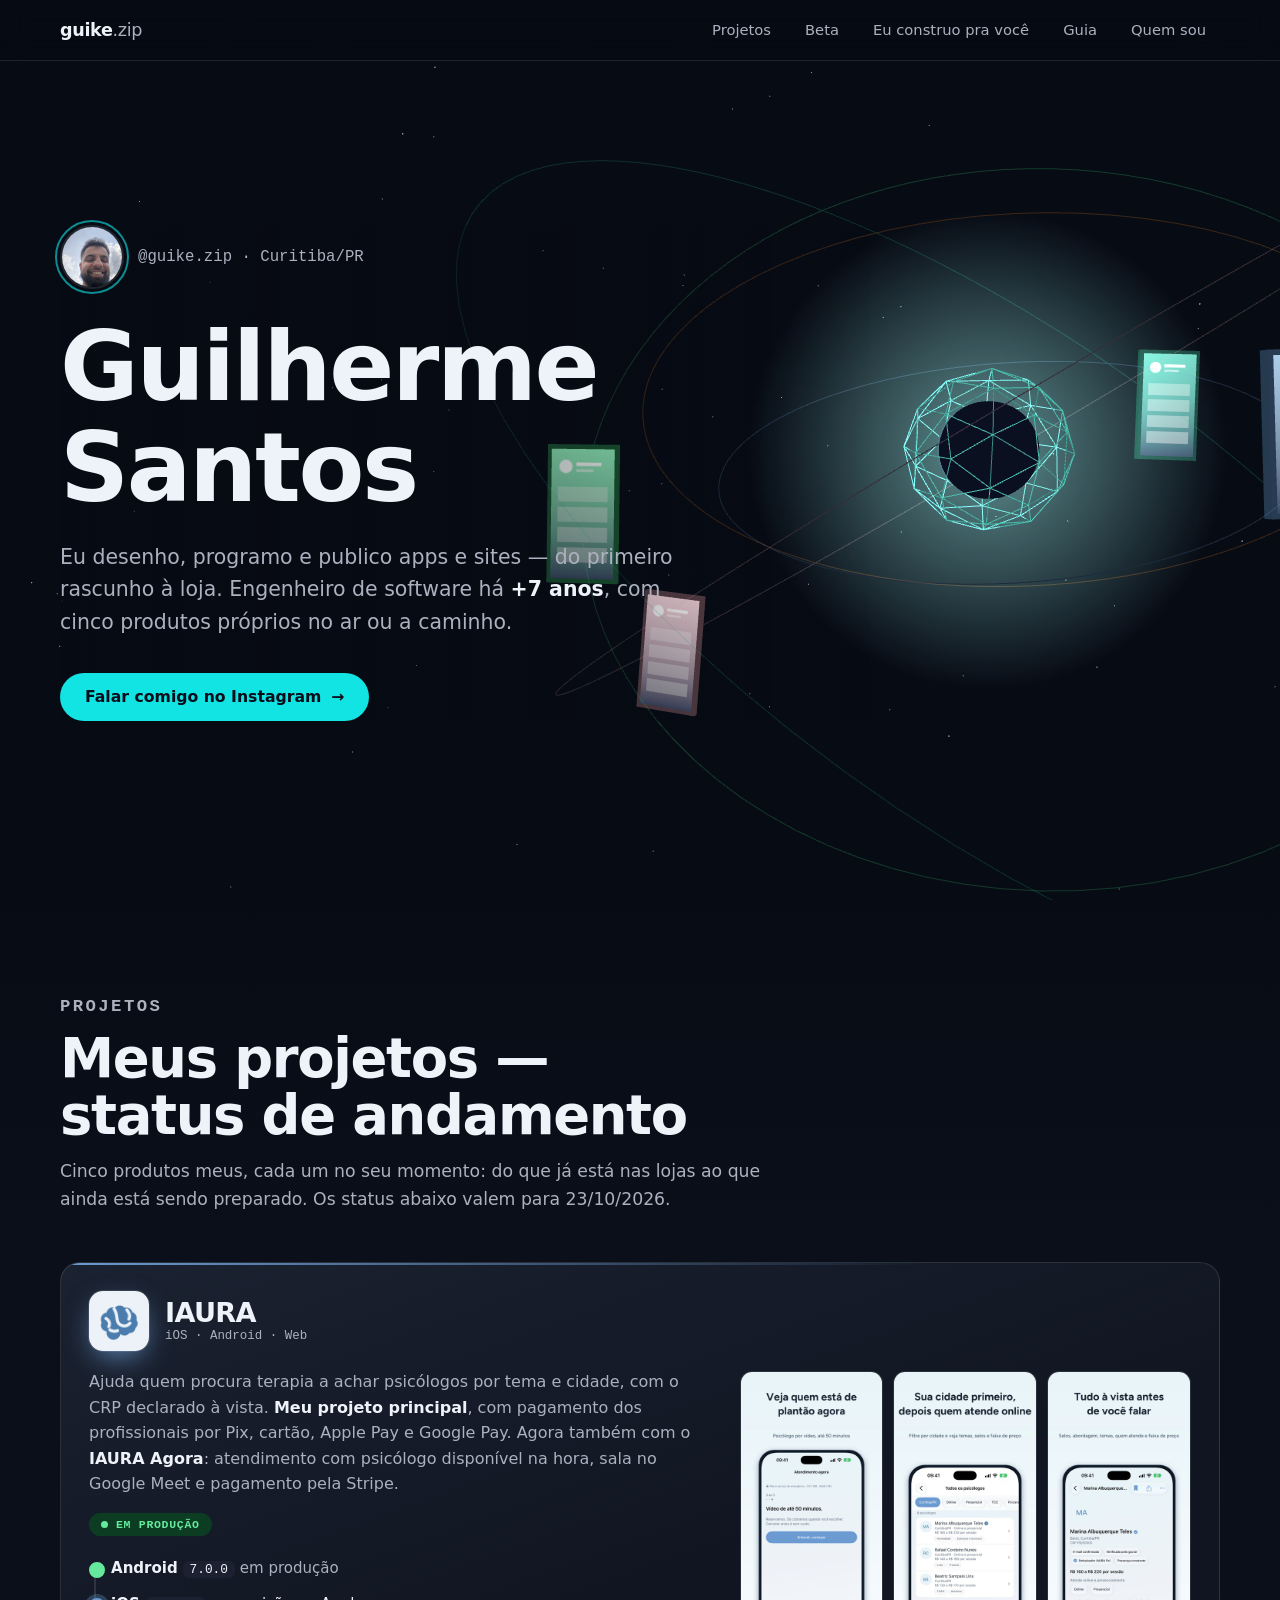
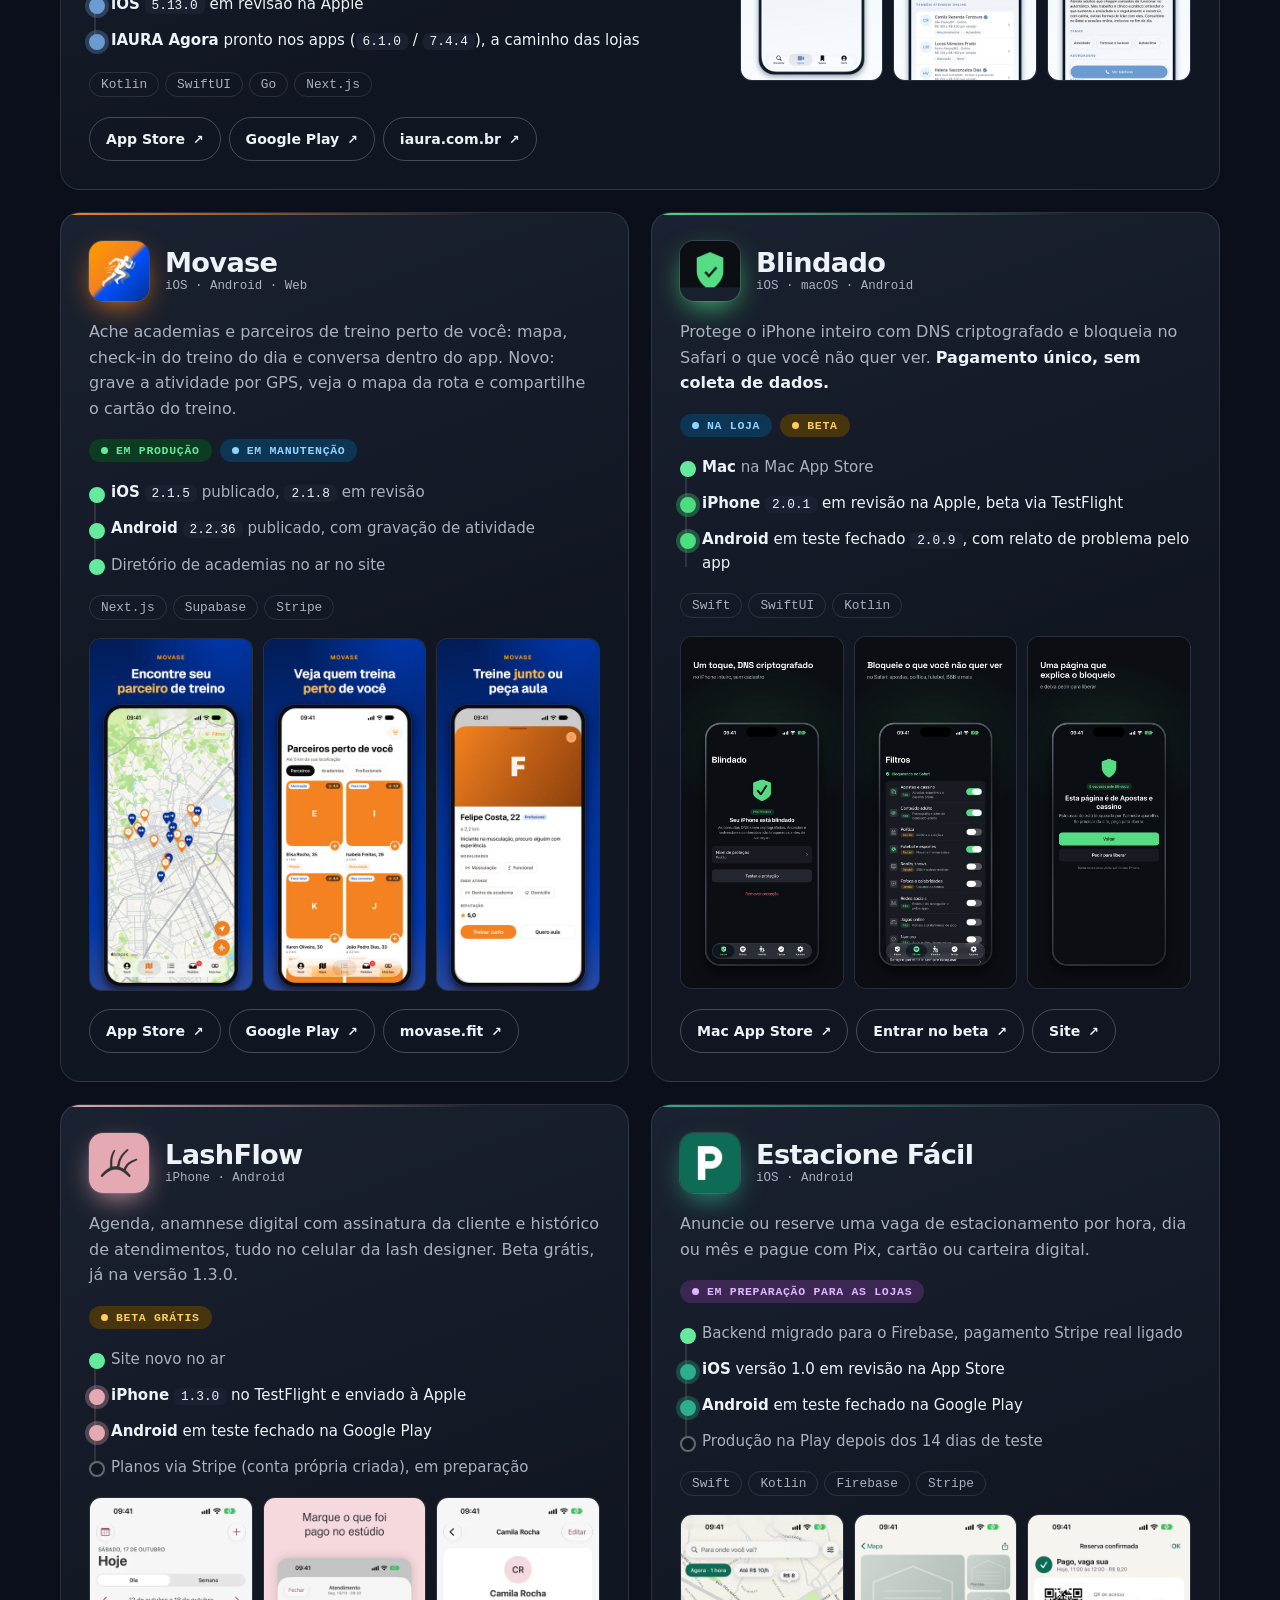
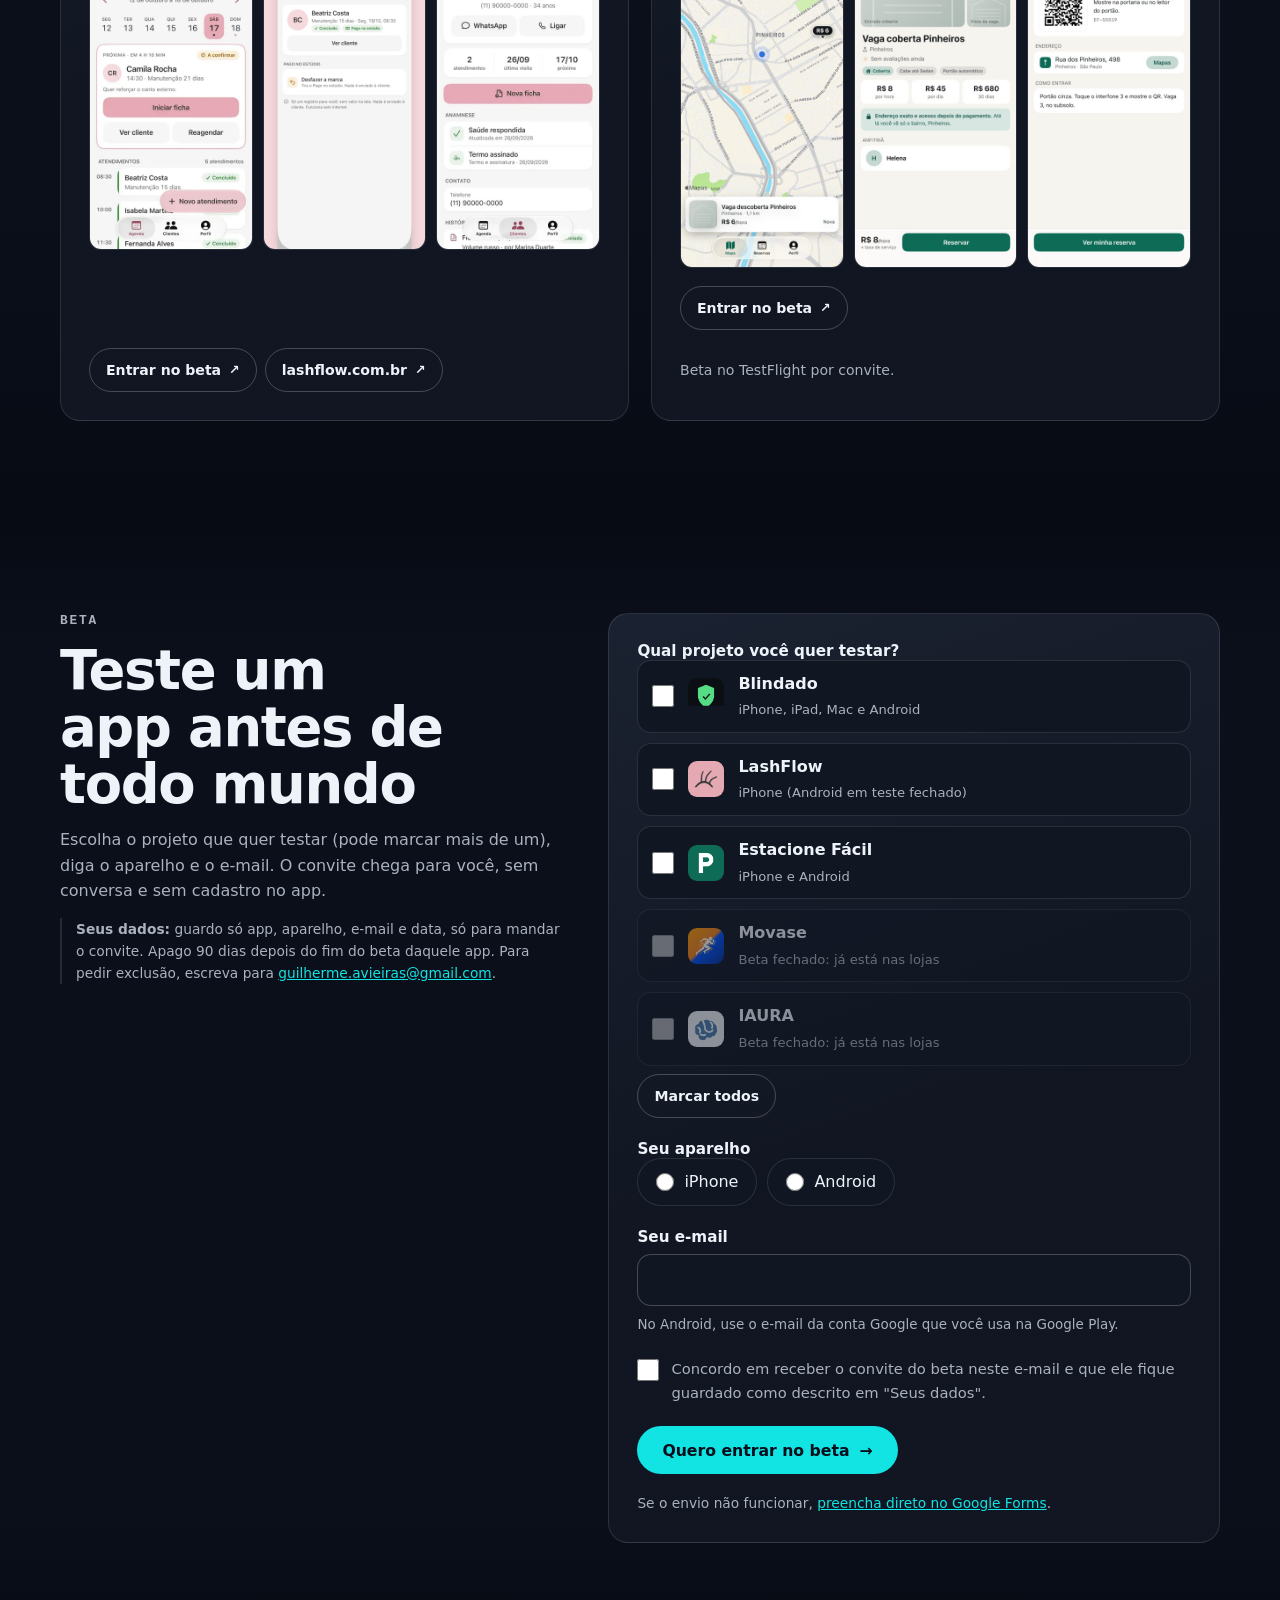
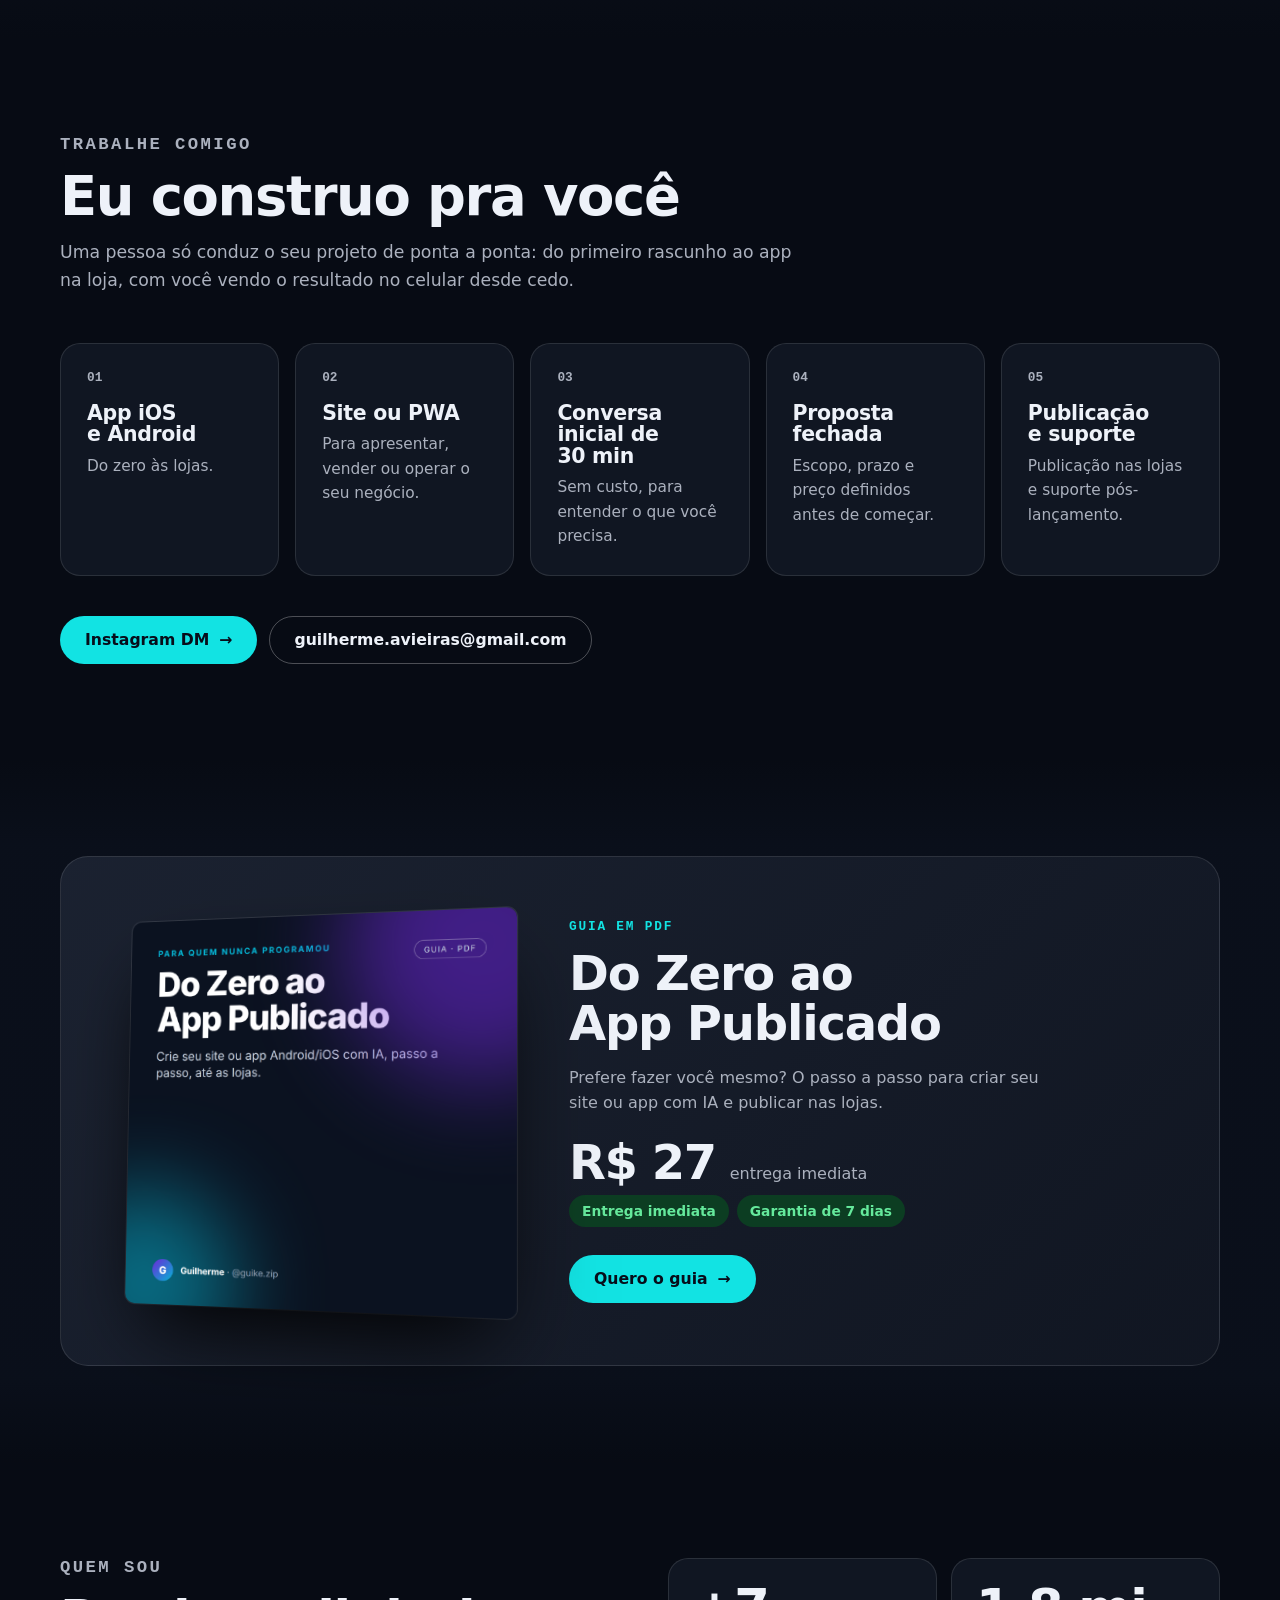
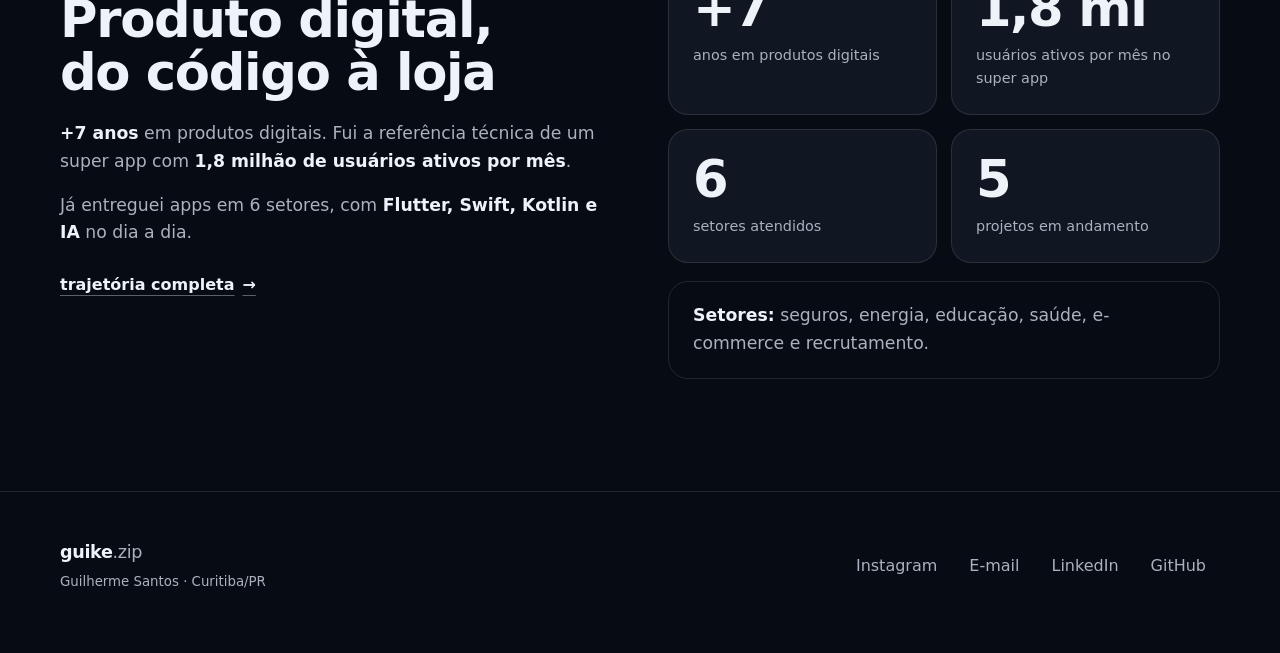
==== index.html @ fb922a6a "hub: Estacione Fácil já tem TestFlight com testadores (beta por convite) Co-Authored-By: Claude Sonn" ====
<!DOCTYPE html>
<html lang="pt-BR">
<head>
<meta charset="UTF-8">
<meta name="viewport" content="width=device-width, initial-scale=1">
<script>
/* Sai do navegador embutido do Instagram */
(function () {
  var ua = navigator.userAgent || '';
  if (!/Instagram|FBAN|FBAV/i.test(ua)) return;
  var host = location.host, path = location.pathname;
  if (/Android/i.test(ua)) {
    if (location.search.indexOf('fora=1') > -1) return;
    location.replace('intent://' + host + path + '#Intent;scheme=https;package=com.android.chrome;S.browser_fallback_url=' + encodeURIComponent('https://' + host + path + '?fora=1') + ';end');
  } else if (/iPhone|iPad|iPod/i.test(ua)) {
    location.replace('x-safari-https://' + host + path);
  }
})();
document.documentElement.className += ' js';
</script>
<title>Guilherme Santos · Crio apps e sites</title>
<meta name="description" content="Guilherme Santos (@guike.zip), engenheiro de software em Curitiba/PR. Crio apps iOS e Android e sites para empresas e empreendedores, do desenho à publicação nas lojas.">
<meta name="theme-color" content="#0b0e17">
<meta property="og:type" content="website">
<meta property="og:locale" content="pt_BR">
<meta property="og:title" content="Guilherme Santos · Crio apps e sites">
<meta property="og:description" content="Apps iOS e Android e sites, do desenho à publicação nas lojas. Veja os projetos em andamento.">
<meta property="og:url" content="https://guike-zip.github.io/">
<meta property="og:image" content="https://guike-zip.github.io/assets/guia-do-zero-ao-app-publicado.png">
<meta name="twitter:card" content="summary_large_image">
<link rel="icon" href="assets/icons/favicon.svg" type="image/svg+xml">
<link rel="icon" href="assets/icons/favicon-32.png" type="image/png" sizes="32x32">
<link rel="icon" href="favicon.ico" sizes="48x48">
<link rel="apple-touch-icon" href="assets/icons/apple-touch-icon.png">
<style>
:root{
  --bg:oklch(0.15 0.02 265);
  --surface:oklch(0.2 0.025 265);
  --surface-2:oklch(0.25 0.03 265);
  --fg:oklch(0.96 0.01 265);
  --muted:oklch(0.76 0.02 265);
  --border:oklch(1 0 0 / .11);
  --accent:oklch(0.83 0.14 195);
  --accent-hi:oklch(0.9 0.12 195);
  --on-accent:oklch(0.16 0.03 265);
  --ok:oklch(0.84 0.16 155); --ok-bg:oklch(0.32 0.07 155);
  --warn:oklch(0.87 0.14 85); --warn-bg:oklch(0.34 0.06 85);
  --info:oklch(0.84 0.1 245); --info-bg:oklch(0.32 0.07 245);
  --prep:oklch(0.84 0.12 305); --prep-bg:oklch(0.32 0.08 305);
  --display:"SF Pro Display","Segoe UI Variable Display","Avenir Next","Helvetica Neue",system-ui,sans-serif;
  --body:system-ui,-apple-system,"Segoe UI",Roboto,"Helvetica Neue",sans-serif;
  --mono:ui-monospace,SFMono-Regular,Menlo,Consolas,monospace;
  --r:20px; --wrap:1160px;
}
*{box-sizing:border-box;margin:0}
html{scroll-behavior:smooth;-webkit-text-size-adjust:100%}
body{background:var(--bg);color:var(--fg);font:400 1rem/1.6 var(--body);overflow-x:hidden;-webkit-font-smoothing:antialiased}
img{display:block;max-width:100%;height:auto}
a{color:inherit}
:focus-visible{outline:2px solid var(--accent);outline-offset:3px;border-radius:8px}
.wrap{width:min(var(--wrap),100% - 40px);margin-inline:auto}
h1,h2,h3{font-family:var(--display);letter-spacing:-.025em;line-height:1.05;text-wrap:balance}
p{text-wrap:pretty}

/* fundo 3D */
#gl{position:fixed;inset:0;width:100%;height:100%;z-index:0;pointer-events:none;opacity:0;transition:opacity .8s}
.gl #gl{opacity:1}
.gl.past #gl{opacity:0}
.fallback{position:fixed;inset:0;z-index:0;pointer-events:none;overflow:hidden}
.gl .fallback{display:none}
.fallback i{position:absolute;border-radius:50%;border:1px solid var(--border);right:-8vmax;top:50%;translate:0 -50%;animation:spin 40s linear infinite}
.fallback i:nth-child(1){width:34vmax;height:34vmax}
.fallback i:nth-child(2){width:52vmax;height:52vmax;animation-duration:70s;animation-direction:reverse}
.fallback i:nth-child(3){width:70vmax;height:70vmax;animation-duration:100s}
.fallback i::after{content:"";position:absolute;width:14px;height:14px;border-radius:50%;background:var(--b,var(--accent));top:12%;left:50%;box-shadow:0 0 24px var(--b,var(--accent))}
.fallback i:nth-child(2)::after{--b:#f58220}.fallback i:nth-child(3)::after{--b:#E5A9B4}
.fallback::before{content:"";position:absolute;right:-10vmax;top:50%;translate:0 -50%;width:40vmax;height:40vmax;border-radius:50%;background:radial-gradient(circle,oklch(0.5 0.12 250 / .35),transparent 65%)}
@keyframes spin{to{rotate:360deg}}
main,header.top,footer{position:relative;z-index:1}

/* nav */
header.top{position:sticky;top:0;z-index:20;background:oklch(0.15 0.02 265 / .72);backdrop-filter:blur(14px);-webkit-backdrop-filter:blur(14px);border-bottom:1px solid var(--border)}
.nav{display:flex;align-items:center;justify-content:space-between;min-height:60px}
.brand{font:700 1.1rem var(--display);text-decoration:none;letter-spacing:-.02em;padding:10px 0}
.brand span{color:var(--muted);font-weight:500}
.nav ul{display:flex;gap:6px;list-style:none;padding:0}
.nav ul a{display:block;padding:10px 14px;border-radius:999px;text-decoration:none;font-size:.92rem;color:var(--muted);transition:background .2s,color .2s}
.nav ul a:hover{background:var(--surface-2);color:var(--fg)}
@media(max-width:760px){.nav ul{display:none}}

/* botões */
.btn{display:inline-flex;align-items:center;gap:10px;min-height:48px;padding:0 24px;border-radius:999px;font:600 .98rem var(--body);text-decoration:none;border:1px solid transparent;cursor:pointer;transition:background .2s,color .2s,border-color .2s,transform .2s,box-shadow .2s}
.btn .ar{transition:transform .25s}
.btn:hover .ar{transform:translateX(4px)}
.btn-primary{background:var(--accent);color:var(--on-accent)}
.btn-primary:hover{background:var(--accent-hi);color:var(--on-accent);box-shadow:0 8px 30px oklch(0.83 0.14 195 / .35);transform:translateY(-2px)}
.btn-ghost{background:transparent;color:var(--fg);border-color:oklch(1 0 0 / .28)}
.btn-ghost:hover{background:var(--surface-2);border-color:oklch(1 0 0 / .5);color:var(--fg)}

/* hero */
.hero{min-height:calc(100svh - 60px);display:flex;align-items:center;padding:56px 0 72px}
.hero-inner{max-width:620px}
.id{display:flex;align-items:center;gap:14px;margin-bottom:28px}
.id img{width:64px;height:64px;border-radius:50%;object-fit:cover;border:2px solid var(--border);outline:2px solid oklch(0.83 0.14 195 / .6);outline-offset:3px}
.id span{font:500 .98rem var(--mono);color:var(--muted)}
.hero h1{font-size:clamp(2.9rem,9.5vw,6rem);font-weight:800;margin-bottom:22px}
.hero p.lead{font-size:clamp(1.05rem,2.4vw,1.28rem);color:var(--muted);max-width:34em;margin-bottom:34px}
.hero p.lead b{color:var(--fg);font-weight:600}
.scrim{position:absolute;inset:0;background:linear-gradient(90deg,oklch(0.15 0.02 265 / .75),transparent 70%);z-index:-1;pointer-events:none}
@media(max-width:760px){.scrim{background:linear-gradient(0deg,oklch(0.15 0.02 265 / .9) 35%,transparent)}.hero{align-items:flex-end}}
.hero-wrap,section,footer{position:relative;z-index:1}

/* seções */
section{padding:96px 0;position:relative}
.eyebrow{font:600 .8rem var(--mono);letter-spacing:.14em;text-transform:uppercase;color:var(--accent);margin-bottom:14px}
.sec-head{max-width:46em;margin-bottom:48px}
.sec-head h2{font-size:clamp(2rem,5.5vw,3.4rem);font-weight:750;margin-bottom:14px}
.sec-head p{color:var(--muted);font-size:1.08rem}
.solid{background:linear-gradient(var(--bg),oklch(0.17 0.025 265) 12%,oklch(0.17 0.025 265) 88%,var(--bg))}

/* projetos */
.cards{display:grid;grid-template-columns:repeat(2,minmax(0,1fr));gap:22px;list-style:none;padding:0}
.cards>li{display:flex;perspective:1100px}
.cards>li.feat{grid-column:1/-1}
.card{--brand:#6b9bd1;position:relative;width:100%;display:flex;flex-direction:column;gap:18px;padding:28px;background:linear-gradient(160deg,var(--surface-2),var(--surface) 55%);border:1px solid var(--border);border-radius:var(--r);overflow:hidden;transform:rotateX(var(--rx,0deg)) rotateY(var(--ry,0deg));transition:transform .25s ease-out,border-color .25s,box-shadow .25s;will-change:transform}
.card::before{content:"";position:absolute;inset:0 0 auto 0;height:2px;background:linear-gradient(90deg,var(--brand),transparent 75%)}
.card::after{content:"";position:absolute;inset:0;background:radial-gradient(360px circle at var(--mx,50%) var(--my,0%),oklch(1 0 0 / .08),transparent 60%);opacity:0;transition:opacity .25s;pointer-events:none}
.card:hover{border-color:oklch(1 0 0 / .22);box-shadow:0 24px 60px -20px #000}
.card:hover::after{opacity:1}
.feat .card{display:grid;grid-template-columns:minmax(0,1.15fr) minmax(0,.85fr);gap:18px 40px}
.feat .card .col-r{display:flex;flex-direction:column;justify-content:center}
@media(max-width:900px){.cards{grid-template-columns:1fr}.feat .card{display:flex}}
.c-head{display:flex;gap:16px;align-items:center}
.icon{flex:none;width:60px;height:60px;border-radius:14px;object-fit:cover;box-shadow:0 0 0 1px var(--border),0 10px 30px -8px var(--brand)}
.mono-ic{display:grid;place-items:center;background:var(--brand);color:var(--on-accent);font:800 1.15rem var(--display)}
.c-head h3{font-size:1.7rem;font-weight:750}
.plat{font:.78rem var(--mono);color:var(--muted);margin-top:2px}
.desc{color:var(--muted)}
.desc b{color:var(--fg);font-weight:600}
.badges{display:flex;flex-wrap:wrap;gap:8px}
.badge{display:inline-flex;align-items:center;gap:8px;padding:5px 12px;border-radius:999px;font:700 .72rem var(--mono);letter-spacing:.06em;text-transform:uppercase}
.badge::before{content:"";width:7px;height:7px;border-radius:50%;background:currentColor}
.b-ok{background:var(--ok-bg);color:var(--ok)}
.b-warn{background:var(--warn-bg);color:var(--warn)}
.b-info{background:var(--info-bg);color:var(--info)}
.b-prep{background:var(--prep-bg);color:var(--prep)}
.live::before{animation:pulse 2s ease-in-out infinite}
@keyframes pulse{50%{opacity:.25}}
.tl{list-style:none;padding:0 0 0 22px;position:relative;display:grid;gap:12px}
.tl::before{content:"";position:absolute;left:5px;top:8px;bottom:8px;width:2px;background:var(--border)}
.tl li{position:relative;font-size:.94rem;color:var(--muted)}
.tl li::before{content:"";position:absolute;left:-22px;top:.42em;width:12px;height:12px;border-radius:50%;background:var(--surface);border:2px solid oklch(1 0 0 / .35)}
.tl li.done::before{background:var(--ok);border-color:var(--ok)}
.tl li.now::before{background:var(--brand);border-color:var(--brand);box-shadow:0 0 0 4px color-mix(in oklab,var(--brand) 30%,transparent)}
.tl li.now{color:var(--fg)}
.tl b{color:var(--fg);font-weight:600}
.tl code,.chip{font:.8rem var(--mono)}
.tl code{background:var(--surface-2);color:var(--fg);padding:1px 7px;border-radius:6px}
.stack{display:flex;flex-wrap:wrap;gap:6px}
.chip{padding:4px 11px;border:1px solid var(--border);border-radius:999px;color:var(--muted)}
.links{display:flex;flex-wrap:wrap;gap:8px;margin-top:auto}
.links a{display:inline-flex;align-items:center;min-height:44px;padding:0 16px;border-radius:999px;border:1px solid oklch(1 0 0 / .22);font:600 .88rem var(--body);text-decoration:none;transition:background .2s,border-color .2s}
.links a:hover{background:var(--fg);color:var(--bg);border-color:var(--fg)}
.links a::after{content:"↗";margin-left:8px;font-size:.9em;transition:transform .2s}
.links a:hover::after{transform:translate(2px,-2px)}
.soon{font-size:.88rem;color:var(--muted);min-height:44px;display:flex;align-items:center}
.shots{display:grid;grid-template-columns:repeat(3,minmax(0,1fr));gap:10px;align-items:start}
.shots img{width:100%;border-radius:12px;border:1px solid var(--border);background:var(--surface)}
.shots-ph{display:grid;place-items:center;aspect-ratio:16/7;border:1px dashed oklch(1 0 0 / .22);border-radius:12px;color:var(--muted);font:.8rem var(--mono);text-align:center;padding:12px}

/* beta */
.beta-wrap{display:grid;grid-template-columns:minmax(0,.9fr) minmax(0,1.1fr);gap:48px;align-items:start}
@media(max-width:900px){.beta-wrap{grid-template-columns:1fr;gap:32px}}
.beta-intro p{color:var(--muted);margin-bottom:14px}
.beta-intro .priv{font-size:.86rem;border-left:2px solid var(--border);padding-left:14px}
.beta-card{padding:28px;background:linear-gradient(160deg,var(--surface-2),var(--surface) 55%);border:1px solid var(--border);border-radius:var(--r)}
.bf-field{display:grid;gap:8px;margin-bottom:22px;border:0;padding:0;min-width:0}
.bf-field>label,.bf-field>legend{font:600 .95rem var(--body);padding:0}
.bf-all{justify-self:start;min-height:44px;padding:0 16px;border-radius:999px;border:1px solid oklch(1 0 0 / .22);background:transparent;color:var(--fg);font:600 .88rem var(--body);cursor:pointer}
.bf-all:hover{background:var(--surface-2)}
.bf-hint{font-size:.84rem;color:var(--muted)}
.bf-apps{display:grid;gap:10px}
.bf-app{display:flex;gap:14px;align-items:center;min-height:56px;padding:10px 14px;border:1px solid var(--border);border-radius:14px;cursor:pointer;background:var(--surface);transition:border-color .2s,background .2s}
.bf-app:hover{border-color:oklch(1 0 0 / .3)}
.bf-app:has(input:checked){border-color:var(--accent);background:color-mix(in oklab,var(--accent) 10%,var(--surface))}
.bf-app:has(input:disabled){opacity:.55;cursor:not-allowed}
.bf-app input{width:22px;height:22px;accent-color:var(--accent);flex:none}
.bf-app img{width:36px;height:36px;border-radius:9px;flex:none}
.bf-app b{display:block;font-weight:650}
.bf-app small{color:var(--muted);font-size:.82rem}
.bf-row{display:flex;gap:10px;flex-wrap:wrap}
.bf-choice{display:inline-flex;gap:10px;align-items:center;min-height:48px;padding:0 18px;border:1px solid var(--border);border-radius:999px;cursor:pointer;background:var(--surface)}
.bf-choice:has(input:checked){border-color:var(--accent);background:color-mix(in oklab,var(--accent) 10%,var(--surface))}
.bf-choice input{accent-color:var(--accent);width:18px;height:18px}
.bf-input{width:100%;min-height:52px;padding:0 16px;font:1rem var(--body);color:var(--fg);background:var(--surface);border:1px solid oklch(1 0 0 / .22);border-radius:14px}
.bf-input:focus-visible{outline:2px solid var(--accent);outline-offset:2px}
.bf-consent{display:flex;gap:12px;align-items:flex-start;margin-bottom:22px;font-size:.92rem;color:var(--muted)}
.bf-consent input{width:22px;height:22px;margin-top:2px;accent-color:var(--accent);flex:none}
.bf-consent a{color:var(--accent)}
.bf-err{color:oklch(0.8 0.15 25);font-size:.86rem}
[aria-invalid="true"]{border-color:oklch(0.8 0.15 25)!important}
.bf-trap{position:absolute;left:-9999px;width:1px;height:1px;overflow:hidden}
.bf-status{margin-top:18px}
.bf-status:focus{outline:none}
.bf-ok{padding:20px;border:1px solid var(--ok);border-radius:14px;background:var(--ok-bg)}
.bf-ok h3{font-size:1.3rem;margin-bottom:10px}
.bf-ok ul{list-style:none;padding:0;display:grid;gap:14px;margin-top:12px}
.bf-ok li span{display:block;color:var(--muted);font-size:.92rem;margin-bottom:6px}
.bf-info{color:var(--muted)}
.bf-fail{padding:14px 16px;border:1px solid oklch(0.8 0.15 25);border-radius:14px}
.bf-direct{margin-top:14px;font-size:.86rem;color:var(--muted)}
.bf-direct a{color:var(--accent)}
.btn:disabled{opacity:.6;cursor:wait;transform:none;box-shadow:none}

/* constrói */
.offer{display:grid;grid-template-columns:repeat(auto-fit,minmax(200px,1fr));gap:16px;list-style:none;padding:0;margin-bottom:40px}
.offer li{padding:26px;border:1px solid var(--border);border-radius:var(--r);background:var(--surface);transition:transform .25s,border-color .25s}
.offer li:hover{transform:translateY(-4px);border-color:oklch(1 0 0 / .25)}
.offer .n{font:600 .8rem var(--mono);color:var(--muted);display:block;margin-bottom:18px}
.offer h3{font-size:1.28rem;font-weight:700;margin-bottom:8px;letter-spacing:-.015em}
.offer p{color:var(--muted);font-size:.96rem}
.cta-row{display:flex;flex-wrap:wrap;gap:12px}

/* guia */
.guide{display:grid;grid-template-columns:minmax(0,.8fr) minmax(0,1.2fr);gap:56px;align-items:center;padding:clamp(24px,5vw,56px);border:1px solid var(--border);border-radius:28px;background:linear-gradient(135deg,var(--surface-2),var(--surface))}
.cover{perspective:1000px}
.cover img{max-width:100%;max-height:520px;width:auto;margin-inline:auto;border-radius:10px;box-shadow:0 40px 80px -24px #000,0 0 0 1px var(--border);transform:rotateY(-12deg) rotateX(3deg);transition:transform .5s cubic-bezier(.2,.8,.2,1)}
.cover:hover img{transform:rotateY(0) rotateX(0) scale(1.02)}
.guide h2{font-size:clamp(1.9rem,4.5vw,3rem);font-weight:750;margin-bottom:16px}
.g-sub{color:var(--muted);max-width:30em;margin-bottom:20px}
.guide .price{display:flex;align-items:baseline;gap:14px;margin:22px 0 8px;flex-wrap:wrap}
.price strong{font:800 3rem var(--display);letter-spacing:-.03em;line-height:1}
.price span{color:var(--muted)}
.perks{display:flex;flex-wrap:wrap;gap:8px;list-style:none;padding:0;margin-bottom:28px}
.perks li{padding:5px 13px;border-radius:999px;background:var(--ok-bg);color:var(--ok);font-size:.86rem;font-weight:600}
@media(max-width:820px){.guide{grid-template-columns:1fr;gap:32px}.cover img{max-height:420px}}

/* sobre */
.about{display:grid;grid-template-columns:minmax(0,1fr) minmax(0,1fr);gap:56px;align-items:start}
.about h2{font-size:clamp(2rem,5vw,3.2rem);font-weight:750;margin-bottom:20px}
.about p{color:var(--muted);font-size:1.08rem;margin-bottom:16px}
.about p b{color:var(--fg);font-weight:600}
.about a.more{display:inline-flex;align-items:center;gap:8px;min-height:44px;font-weight:600;text-decoration:underline;text-underline-offset:5px;text-decoration-color:oklch(1 0 0 / .35);transition:text-decoration-color .2s,gap .2s}
.about a.more:hover{text-decoration-color:var(--accent);gap:14px}
.stats{display:grid;grid-template-columns:1fr 1fr;gap:14px}
.stat{padding:24px;border:1px solid var(--border);border-radius:var(--r);background:var(--surface)}
.stat strong{display:block;font:800 clamp(2.2rem,6vw,3.2rem) var(--display);letter-spacing:-.03em;line-height:1;font-variant-numeric:tabular-nums}
.stat span{display:block;margin-top:10px;font-size:.9rem;color:var(--muted)}
.sectors{grid-column:1/-1;margin-top:4px;padding:20px 24px;border:1px solid var(--border);border-radius:var(--r);font-size:.92rem;color:var(--muted)}
.sectors b{color:var(--fg)}
@media(max-width:820px){.about{grid-template-columns:1fr;gap:36px}}
@media(max-width:420px){.stats{grid-template-columns:1fr}}

/* rodapé */
footer{padding:48px 0 56px;border-top:1px solid var(--border);background:var(--bg)}
.foot{display:flex;flex-wrap:wrap;gap:24px;justify-content:space-between;align-items:center}
.foot ul{display:flex;flex-wrap:wrap;gap:4px;list-style:none;padding:0}
.foot ul a{display:inline-flex;align-items:center;min-height:44px;padding:0 14px;border-radius:999px;text-decoration:none;color:var(--muted);transition:background .2s,color .2s}
.foot ul a:hover{background:var(--surface-2);color:var(--fg)}
.foot small{display:block;color:var(--muted);margin-top:6px}

/* reveal */
.js .rv{opacity:0;transform:translateY(28px);transition:opacity .7s ease-out,transform .7s cubic-bezier(.2,.7,.2,1);transition-delay:var(--d,0s)}
.js .rv.in{opacity:1;transform:none}
@media(prefers-reduced-motion:reduce){
  html{scroll-behavior:auto}
  *,*::before,*::after{animation:none!important;transition-duration:.01ms!important;transition-delay:0s!important}
  .js .rv{opacity:1;transform:none}
  .card{transform:none!important}
  .cover img{transform:none}
}
</style>
</head>
<body>
<canvas id="gl" aria-hidden="true"></canvas>
<div class="fallback" aria-hidden="true"><i></i><i></i><i></i></div>

<header class="top">
  <div class="wrap nav">
    <a class="brand" href="#topo" data-od-id="nav-brand">guike<span>.zip</span></a>
    <nav aria-label="Principal">
      <ul>
        <li><a href="#projetos">Projetos</a></li>
        <li id="nav-beta" hidden><a href="#beta">Beta</a></li>
        <li><a href="#construo">Eu construo pra você</a></li>
        <li><a href="#guia">Guia</a></li>
        <li><a href="#quem-sou">Quem sou</a></li>
      </ul>
    </nav>
  </div>
</header>

<main id="topo">
<section class="hero" data-od-id="hero">
  <div class="wrap hero-wrap">
    <div class="scrim"></div>
    <div class="hero-inner">
      <div class="id rv">
        <img src="assets/guilherme.jpg" width="64" height="64" alt="Foto de Guilherme Santos">
        <span>@guike.zip · Curitiba/PR</span>
      </div>
      <h1 class="rv" style="--d:.08s" data-od-id="hero-title">Guilherme Santos</h1>
      <p class="lead rv" style="--d:.16s">Eu desenho, programo e publico apps e sites — do primeiro rascunho à loja. Engenheiro de software há <b>+7 anos</b>, com cinco produtos próprios no ar ou a caminho.</p>
      <div class="rv" style="--d:.24s">
        <a class="btn btn-primary" href="https://ig.me/m/guike.zip" target="_blank" rel="noopener" data-od-id="hero-cta">Falar comigo no Instagram <span class="ar" aria-hidden="true">→</span></a>
      </div>
    </div>
  </div>
</section>

<section id="projetos" class="solid" data-od-id="projects">
  <div class="wrap">
    <div class="sec-head rv">
      <p class="eyebrow">Projetos</p>
      <h2>Meus projetos — status de andamento</h2>
      <p>Cinco produtos meus, cada um no seu momento: do que já está nas lojas ao que ainda está sendo preparado. Os status abaixo valem para 23/10/2026.</p>
    </div>

    <ul class="cards">
      <li class="feat rv">
        <article class="card" style="--brand:#6b9bd1" data-od-id="project-iaura">
          <div>
            <div class="c-head">
              <img class="icon" src="assets/apps/iaura-icon.png" width="60" height="60" alt="Ícone do app IAURA" loading="lazy">
              <div><h3>IAURA</h3><p class="plat">iOS · Android · Web</p></div>
            </div>
            <div style="height:18px"></div>
            <p class="desc" style="margin-bottom:16px">Ajuda quem procura terapia a achar psicólogos por tema e cidade, com o CRP declarado à vista. <b>Meu projeto principal</b>, com pagamento dos profissionais por Pix, cartão, Apple Pay e Google Pay. Agora também com o <b>IAURA Agora</b>: atendimento com psicólogo disponível na hora, sala no Google Meet e pagamento pela Stripe.</p>
            <div class="badges" style="margin-bottom:20px"><span class="badge b-ok live">Em produção</span></div>
            <ol class="tl" style="margin-bottom:20px">
              <li class="done"><b>Android</b> <code>7.0.0</code> em produção</li>
              <li class="now"><b>iOS</b> <code>5.13.0</code> em revisão na Apple</li>
              <li class="now"><b>IAURA Agora</b> pronto nos apps (<code>6.1.0</code> / <code>7.4.4</code>), a caminho das lojas</li>
            </ol>
            <div class="stack" style="margin-bottom:20px"><span class="chip">Kotlin</span><span class="chip">SwiftUI</span><span class="chip">Go</span><span class="chip">Next.js</span></div>
            <div class="links">
              <a href="https://apps.apple.com/br/app/iaura/id6749513100" target="_blank" rel="noopener">App Store</a>
              <a href="https://play.google.com/store/apps/details?id=com.iaura.app" target="_blank" rel="noopener">Google Play</a>
              <a href="https://www.iaura.com.br" target="_blank" rel="noopener">iaura.com.br</a>
            </div>
          </div>
          <div class="col-r">
            <div class="shots">
              <img src="assets/apps/iaura-1.jpg?v=20261023" alt="Atendimento Agora no app IAURA" loading="lazy" onerror="this.remove()">
              <img src="assets/apps/iaura-2.jpg?v=20261017" alt="Segunda tela do app IAURA" loading="lazy" onerror="this.remove()">
              <img src="assets/apps/iaura-3.jpg?v=20261017" alt="Terceira tela do app IAURA" loading="lazy" onerror="this.remove()">
            </div>
          </div>
        </article>
      </li>

      <li class="rv" style="--d:.05s">
        <article class="card" style="--brand:#f58220" data-od-id="project-movase">
          <div class="c-head">
            <img class="icon" src="assets/apps/movase-icon.png" width="60" height="60" alt="Ícone do app Movase" loading="lazy">
            <div><h3>Movase</h3><p class="plat">iOS · Android · Web</p></div>
          </div>
          <p class="desc">Ache academias e parceiros de treino perto de você: mapa, check-in do treino do dia e conversa dentro do app. Novo: grave a atividade por GPS, veja o mapa da rota e compartilhe o cartão do treino.</p>
          <div class="badges"><span class="badge b-ok live">Em produção</span><span class="badge b-info">Em manutenção</span></div>
          <ol class="tl">
            <li class="done"><b>iOS</b> <code>2.1.5</code> publicado, <code>2.1.8</code> em revisão</li>
            <li class="done"><b>Android</b> <code>2.2.36</code> publicado, com gravação de atividade</li>
            <li class="done">Diretório de academias no ar no site</li>
          </ol>
          <div class="stack"><span class="chip">Next.js</span><span class="chip">Supabase</span><span class="chip">Stripe</span></div>
          <div class="shots">
            <img src="assets/apps/movase-1.jpg?v=20261017" alt="Tela do app Movase" loading="lazy" onerror="this.remove()">
            <img src="assets/apps/movase-2.jpg?v=20261017" alt="Segunda tela do app Movase" loading="lazy" onerror="this.remove()">
            <img src="assets/apps/movase-3.jpg?v=20261017" alt="Terceira tela do app Movase" loading="lazy" onerror="this.remove()">
          </div>
          <div class="links">
            <a href="https://apps.apple.com/br/app/movase/id6799579336" target="_blank" rel="noopener">App Store</a>
            <a href="https://play.google.com/store/apps/details?id=fit.movase.app" target="_blank" rel="noopener">Google Play</a>
            <a href="https://movase.fit" target="_blank" rel="noopener">movase.fit</a>
          </div>
        </article>
      </li>

      <li class="rv" style="--d:.1s">
        <article class="card" style="--brand:#4ade80" data-od-id="project-blindado">
          <div class="c-head">
            <img class="icon" src="assets/apps/blindado-icon.png" width="60" height="60" alt="Ícone do app Blindado" loading="lazy">
            <div><h3>Blindado</h3><p class="plat">iOS · macOS · Android</p></div>
          </div>
          <p class="desc">Protege o iPhone inteiro com DNS criptografado e bloqueia no Safari o que você não quer ver. <b>Pagamento único, sem coleta de dados.</b></p>
          <div class="badges"><span class="badge b-info">Na loja</span><span class="badge b-warn">Beta</span></div>
          <ol class="tl">
            <li class="done"><b>Mac</b> na Mac App Store</li>
            <li class="now"><b>iPhone</b> <code>2.0.1</code> em revisão na Apple, beta via TestFlight</li>
            <li class="now"><b>Android</b> em teste fechado <code>2.0.9</code>, com relato de problema pelo app</li>
          </ol>
          <div class="stack"><span class="chip">Swift</span><span class="chip">SwiftUI</span><span class="chip">Kotlin</span></div>
          <div class="shots">
            <img src="assets/apps/blindado-1.jpg?v=20261017" alt="Tela do app Blindado" loading="lazy" onerror="this.remove()">
            <img src="assets/apps/blindado-2.jpg?v=20261017" alt="Segunda tela do app Blindado" loading="lazy" onerror="this.remove()">
            <img src="assets/apps/blindado-3.jpg?v=20261017" alt="Terceira tela do app Blindado" loading="lazy" onerror="this.remove()">
          </div>
          <div class="links">
            <a href="https://apps.apple.com/br/app/blindado/id6814943917?mt=12" target="_blank" rel="noopener">Mac App Store</a>
            <a href="https://testflight.apple.com/join/Evt1DGrb" target="_blank" rel="noopener" data-beta-app="blindado">Beta iPhone</a>
            <a href="https://guike-zip.github.io/blindado/" target="_blank" rel="noopener">Site</a>
          </div>
        </article>
      </li>

      <li class="rv" style="--d:.05s">
        <article class="card" style="--brand:#E5A9B4" data-od-id="project-lashflow">
          <div class="c-head">
            <img class="icon" src="assets/apps/lashflow-icon.png" width="60" height="60" alt="Ícone do app LashFlow" loading="lazy">
            <div><h3>LashFlow</h3><p class="plat">iPhone · Android</p></div>
          </div>
          <p class="desc">Agenda, anamnese digital com assinatura da cliente e histórico de atendimentos, tudo no celular da lash designer. Beta grátis, já na versão 1.3.0.</p>
          <div class="badges"><span class="badge b-warn">Beta grátis</span></div>
          <ol class="tl">
            <li class="done">Site novo no ar</li>
            <li class="now"><b>iPhone</b> <code>1.3.0</code> no TestFlight e enviado à Apple</li>
            <li class="now"><b>Android</b> em teste fechado na Google Play</li>
            <li>Planos via Stripe (conta própria criada), em preparação</li>
          </ol>
          <div class="shots">
            <img src="assets/apps/lashflow-1.webp?v=20261017" alt="Tela do app LashFlow" loading="lazy" onerror="this.remove()">
            <img src="assets/apps/lashflow-2.jpg?v=20261023" alt="Marca Pago no estúdio no app LashFlow" loading="lazy" onerror="this.remove()">
            <img src="assets/apps/lashflow-3.webp?v=20261017" alt="Terceira tela do app LashFlow" loading="lazy" onerror="this.remove()">
          </div>
          <div class="links">
            <a href="https://testflight.apple.com/join/G9wFGhkK" target="_blank" rel="noopener" data-beta-app="lashflow">Beta iPhone</a>
            <a href="https://lashflow.com.br" target="_blank" rel="noopener">lashflow.com.br</a>
          </div>
        </article>
      </li>

      <li class="rv" style="--d:.1s">
        <article class="card" style="--brand:#2fae8f" data-od-id="project-estacione-facil">
          <div class="c-head">
            <img class="icon" src="assets/apps/estacione-icon.png" width="60" height="60" alt="Ícone do app Estacione Fácil" loading="lazy">
            <div><h3>Estacione Fácil</h3><p class="plat">iOS · Android</p></div>
          </div>
          <p class="desc">Anuncie ou reserve uma vaga de estacionamento por hora, dia ou mês e pague com Pix, cartão ou carteira digital.</p>
          <div class="badges"><span class="badge b-prep">Em preparação para as lojas</span></div>
          <ol class="tl">
            <li class="done">Backend migrado para o Firebase, pagamento Stripe real ligado</li>
            <li class="now"><b>iOS</b> versão 1.0 em revisão na App Store</li>
            <li class="now"><b>Android</b> em teste fechado na Google Play</li>
            <li>Produção na Play depois dos 14 dias de teste</li>
          </ol>
          <div class="stack"><span class="chip">Swift</span><span class="chip">Kotlin</span><span class="chip">Firebase</span><span class="chip">Stripe</span></div>
          <div class="shots">
            <img src="assets/apps/estacione-1.jpg?v=20261017" alt="Mapa de vagas do Estacione Fácil" loading="lazy" onerror="this.remove()">
            <img src="assets/apps/estacione-2.jpg?v=20261017" alt="Tela de uma vaga no Estacione Fácil" loading="lazy" onerror="this.remove()">
            <img src="assets/apps/estacione-3.jpg?v=20261017" alt="Reserva confirmada com QR de acesso" loading="lazy" onerror="this.remove()">
          </div>
          <div class="links"><a href="#beta" data-beta-app="estacione" data-beta-only hidden>Entrar no beta</a></div>
          <p class="soon" data-beta-hide>Beta no TestFlight por convite.</p>
        </article>
      </li>
    </ul>
  </div>
</section>

<section id="beta" class="solid" data-od-id="beta" hidden>
  <div class="wrap beta-wrap">
    <div class="beta-intro rv">
      <p class="eyebrow">Beta</p>
      <h2 style="font-size:clamp(2rem,5.5vw,3.4rem);font-weight:750;margin-bottom:14px">Teste um app antes de todo mundo</h2>
      <p>Escolha o projeto que quer testar (pode marcar mais de um), diga o aparelho e o e-mail. O convite chega para você, sem conversa e sem cadastro no app.</p>
      <p class="priv"><b>Seus dados:</b> guardo só app, aparelho, e-mail e data, só para mandar o convite. Apago <span id="bf-days">90</span> dias depois do fim do beta daquele app. Para pedir exclusão, escreva para <a id="bf-mail" href="mailto:guilherme.avieiras@gmail.com" style="color:var(--accent)">guilherme.avieiras@gmail.com</a>.</p>
    </div>
    <div class="beta-card rv" style="--d:.08s">
      <form id="bf" novalidate>
        <fieldset class="bf-field" aria-describedby="bf-apps-err">
          <legend>Qual projeto você quer testar?</legend>
          <div class="bf-apps" id="bf-apps"></div>
          <button class="bf-all" type="button" id="bf-all">Marcar todos</button>
          <p class="bf-err" id="bf-apps-err" hidden></p>
        </fieldset>
        <fieldset class="bf-field" aria-describedby="bf-plat-err">
          <legend>Seu aparelho</legend>
          <div class="bf-row">
            <label class="bf-choice"><input type="radio" name="plat" value="iphone"> iPhone</label>
            <label class="bf-choice"><input type="radio" name="plat" value="android"> Android</label>
          </div>
          <p class="bf-err" id="bf-plat-err" hidden></p>
        </fieldset>
        <div class="bf-field">
          <label for="bf-email" id="bf-email-l">Seu e-mail</label>
          <input class="bf-input" id="bf-email" name="email" type="email" inputmode="email" autocomplete="email" required aria-describedby="bf-email-h bf-email-err">
          <p class="bf-hint" id="bf-email-h">No Android, use o e-mail da conta Google que você usa na Google Play.</p>
          <p class="bf-err" id="bf-email-err" hidden></p>
        </div>
        <div class="bf-trap" aria-hidden="true"><label>Não preencha <input type="text" name="site" tabindex="-1" autocomplete="off"></label></div>
        <div class="bf-consent">
          <input id="bf-consent" type="checkbox" required aria-describedby="bf-consent-err">
          <label for="bf-consent">Concordo em receber o convite do beta neste e-mail e que ele fique guardado como descrito em "Seus dados".</label>
        </div>
        <p class="bf-err" id="bf-consent-err" hidden style="margin:-14px 0 18px"></p>
        <button class="btn btn-primary" type="submit" id="bf-submit">Quero entrar no beta <span class="ar" aria-hidden="true">→</span></button>
      </form>
      <div class="bf-status" id="bf-status" role="status" tabindex="-1"></div>
      <p class="bf-direct">Se o envio não funcionar, <a id="bf-view" href="#">preencha direto no Google Forms</a>.</p>
    </div>
  </div>
</section>

<section id="construo" data-od-id="services">
  <div class="wrap">
    <div class="sec-head rv">
      <p class="eyebrow">Trabalhe comigo</p>
      <h2>Eu construo pra você</h2>
      <p>Uma pessoa só conduz o seu projeto de ponta a ponta: do primeiro rascunho ao app na loja, com você vendo o resultado no celular desde cedo.</p>
    </div>
    <ul class="offer">
      <li class="rv"><span class="n">01</span><h3>App iOS e Android</h3><p>Do zero às lojas.</p></li>
      <li class="rv" style="--d:.06s"><span class="n">02</span><h3>Site ou PWA</h3><p>Para apresentar, vender ou operar o seu negócio.</p></li>
      <li class="rv" style="--d:.12s"><span class="n">03</span><h3>Conversa inicial de 30 min</h3><p>Sem custo, para entender o que você precisa.</p></li>
      <li class="rv" style="--d:.18s"><span class="n">04</span><h3>Proposta fechada</h3><p>Escopo, prazo e preço definidos antes de começar.</p></li>
      <li class="rv" style="--d:.24s"><span class="n">05</span><h3>Publicação e suporte</h3><p>Publicação nas lojas e suporte pós-lançamento.</p></li>
    </ul>
    <div class="cta-row rv">
      <a class="btn btn-primary" href="https://ig.me/m/guike.zip" target="_blank" rel="noopener" data-od-id="services-cta-instagram">Instagram DM <span class="ar" aria-hidden="true">→</span></a>
      <a class="btn btn-ghost" href="mailto:guilherme.avieiras@gmail.com" data-od-id="services-cta-email">guilherme.avieiras@gmail.com</a>
    </div>
  </div>
</section>

<section id="guia" class="solid" data-od-id="guide">
  <div class="wrap">
    <div class="guide rv">
      <div class="cover"><img src="assets/guia-do-zero-ao-app-publicado.png" alt="Capa do guia em PDF Do Zero ao App Publicado" loading="lazy"></div>
      <div>
        <p class="eyebrow">Guia em PDF</p>
        <h2>Do Zero ao App Publicado</h2>
        <p class="g-sub">Prefere fazer você mesmo? O passo a passo para criar seu site ou app com IA e publicar nas lojas.</p>
        <div class="price"><strong>R$ 27</strong><span>entrega imediata</span></div>
        <ul class="perks"><li>Entrega imediata</li><li>Garantia de 7 dias</li></ul>
        <a class="btn btn-primary" href="https://pay.hotmart.com/S107766721V" target="_blank" rel="noopener" data-od-id="guide-cta">Quero o guia <span class="ar" aria-hidden="true">→</span></a>
      </div>
    </div>
  </div>
</section>

<section id="quem-sou" data-od-id="about">
  <div class="wrap about">
    <div class="rv">
      <p class="eyebrow">Quem sou</p>
      <h2>Produto digital, do código à loja</h2>
      <p><b>+7 anos</b> em produtos digitais. Fui a referência técnica de um super app com <b>1,8 milhão de usuários ativos por mês</b>.</p>
      <p>Já entreguei apps em 6 setores, com <b>Flutter, Swift, Kotlin e IA</b> no dia a dia.</p>
      <a class="more" href="curriculo/">trajetória completa <span aria-hidden="true">→</span></a>
    </div>
    <div class="stats">
      <div class="stat rv"><strong data-count="7" data-prefix="+">+7</strong><span>anos em produtos digitais</span></div>
      <div class="stat rv" style="--d:.06s"><strong data-count="1.8" data-dec="1" data-suffix=" mi">1,8 mi</strong><span>usuários ativos por mês no super app</span></div>
      <div class="stat rv" style="--d:.12s"><strong data-count="6">6</strong><span>setores atendidos</span></div>
      <div class="stat rv" style="--d:.18s"><strong data-count="5">5</strong><span>projetos em andamento</span></div>
      <p class="sectors rv" style="--d:.24s"><b>Setores:</b> seguros, energia, educação, saúde, e-commerce e recrutamento.</p>
    </div>
  </div>
</section>
</main>

<footer data-od-id="footer">
  <div class="wrap foot">
    <div><a class="brand" href="#topo">guike<span>.zip</span></a><small>Guilherme Santos · Curitiba/PR</small></div>
    <nav aria-label="Contato">
      <ul>
        <li><a href="https://instagram.com/guike.zip" target="_blank" rel="noopener">Instagram</a></li>
        <li><a href="mailto:guilherme.avieiras@gmail.com">E-mail</a></li>
        <li><a href="https://www.linkedin.com/in/guilherme-av-santos/" target="_blank" rel="noopener">LinkedIn</a></li>
        <li><a href="https://github.com/guike-zip" target="_blank" rel="noopener">GitHub</a></li>
      </ul>
    </nav>
  </div>
</footer>

<script>
(function () {
  var root = document.documentElement;
  var reduce = matchMedia('(prefers-reduced-motion: reduce)').matches;

  /* reveal */
  var rv = [].slice.call(document.querySelectorAll('.rv'));
  if (!('IntersectionObserver' in window) || reduce) {
    rv.forEach(function (e) { e.classList.add('in'); });
  } else {
    var io = new IntersectionObserver(function (es) {
      es.forEach(function (e) { if (e.isIntersecting) { e.target.classList.add('in'); io.unobserve(e.target); } });
    }, { threshold: .12, rootMargin: '0px 0px -6% 0px' });
    rv.forEach(function (e) { io.observe(e); });
  }

  /* contadores */
  var fmt = function (el, v) {
    var d = +el.dataset.dec || 0;
    el.textContent = (el.dataset.prefix || '') + v.toLocaleString('pt-BR', { minimumFractionDigits: d, maximumFractionDigits: d }) + (el.dataset.suffix || '');
  };
  var counters = [].slice.call(document.querySelectorAll('[data-count]'));
  if ('IntersectionObserver' in window && !reduce) {
    var co = new IntersectionObserver(function (es) {
      es.forEach(function (e) {
        if (!e.isIntersecting) return;
        co.unobserve(e.target);
        var el = e.target, end = +el.dataset.count, t0 = performance.now(), dur = 1400;
        (function step(t) {
          var p = Math.min((t - t0) / dur, 1), k = 1 - Math.pow(1 - p, 3);
          fmt(el, end * k);
          if (p < 1) requestAnimationFrame(step); else fmt(el, end);
        })(t0);
      });
    }, { threshold: .6 });
    counters.forEach(function (c) { fmt(c, 0); co.observe(c); });
  }

  /* tilt 3D nos cartões */
  if (!reduce && matchMedia('(hover:hover) and (pointer:fine)').matches) {
    [].forEach.call(document.querySelectorAll('.card'), function (c) {
      c.addEventListener('pointermove', function (e) {
        var r = c.getBoundingClientRect(), x = (e.clientX - r.left) / r.width, y = (e.clientY - r.top) / r.height;
        c.style.setProperty('--ry', ((x - .5) * 7).toFixed(2) + 'deg');
        c.style.setProperty('--rx', ((.5 - y) * 7).toFixed(2) + 'deg');
        c.style.setProperty('--mx', (x * 100) + '%');
        c.style.setProperty('--my', (y * 100) + '%');
      });
      c.addEventListener('pointerleave', function () {
        c.style.setProperty('--rx', '0deg'); c.style.setProperty('--ry', '0deg');
      });
    });
  }

  /* cena 3D: órbita de projetos */
  function loadThree(cb) {
    var s = document.createElement('script');
    s.src = 'assets/vendor/three.min.js';
    s.async = true; s.onload = cb; s.onerror = function () {};
    document.head.appendChild(s);
  }

  function scene() {
    var T = window.THREE, canvas = document.getElementById('gl'), renderer;
    if (!T) return;
    var small = Math.min(innerWidth, innerHeight) < 700;
    try {
      renderer = new T.WebGLRenderer({ canvas: canvas, antialias: !small, alpha: true, powerPreference: 'high-performance' });
    } catch (e) { return; }
    if (!renderer.getContext()) return;
    renderer.setPixelRatio(Math.min(devicePixelRatio || 1, small ? 1.5 : 2));

    var sc = new T.Scene(), cam = new T.PerspectiveCamera(45, 1, .1, 100);
    cam.position.set(0, 0, 10);
    sc.add(new T.AmbientLight(0xffffff, .9));
    var dl = new T.DirectionalLight(0xffffff, 1.6); dl.position.set(3, 4, 6); sc.add(dl);

    var world = new T.Group(); sc.add(world);

    /* núcleo */
    var core = new T.Mesh(new T.IcosahedronGeometry(.75, 1), new T.MeshBasicMaterial({ color: 0x5eead4, wireframe: true, transparent: true, opacity: .55 }));
    world.add(core);
    world.add(new T.Mesh(new T.SphereGeometry(.45, 24, 24), new T.MeshBasicMaterial({ color: 0x0b1020 })));
    var gc = document.createElement('canvas'); gc.width = gc.height = 128;
    var g = gc.getContext('2d'), gr = g.createRadialGradient(64, 64, 0, 64, 64, 64);
    gr.addColorStop(0, 'rgba(94,234,212,.55)'); gr.addColorStop(1, 'rgba(94,234,212,0)');
    g.fillStyle = gr; g.fillRect(0, 0, 128, 128);
    var glow = new T.Sprite(new T.SpriteMaterial({ map: new T.CanvasTexture(gc), transparent: true, depthWrite: false, blending: T.AdditiveBlending }));
    glow.scale.setScalar(4.4); world.add(glow);

    /* estrelas */
    var N = small ? 160 : 420, pos = new Float32Array(N * 3);
    for (var i = 0; i < N; i++) {
      var r = 9 + Math.random() * 18, a = Math.random() * 6.283, b = Math.acos(2 * Math.random() - 1);
      pos[i * 3] = r * Math.sin(b) * Math.cos(a); pos[i * 3 + 1] = r * Math.cos(b); pos[i * 3 + 2] = r * Math.sin(b) * Math.sin(a);
    }
    var sg = new T.BufferGeometry(); sg.setAttribute('position', new T.BufferAttribute(pos, 3));
    var stars = new T.Points(sg, new T.PointsMaterial({ color: 0xcbd5e1, size: .05, transparent: true, opacity: .7 }));
    sc.add(stars);

    /* projetos em órbita */
    var projects = [
      { c: '#6b9bd1', r: 2.5, tilt: [.35, 0, .2], sp: .28, ph: 0 },
      { c: '#f58220', r: 3.2, tilt: [-.5, 0, -.15], sp: -.22, ph: 1.4 },
      { c: '#4ade80', r: 3.9, tilt: [.9, 0, .3], sp: .18, ph: 2.9 },
      { c: '#E5A9B4', r: 4.5, tilt: [-.25, 0, .5], sp: -.15, ph: 4.2 },
      { c: '#2fae8f', r: 5.1, tilt: [.6, 0, -.4], sp: .12, ph: 5.4 }
    ];
    function screenTex(col) {
      var c = document.createElement('canvas'); c.width = 96; c.height = 192;
      var x = c.getContext('2d'), gg = x.createLinearGradient(0, 0, 0, 192);
      gg.addColorStop(0, col); gg.addColorStop(1, '#0b1020');
      x.fillStyle = gg; x.fillRect(0, 0, 96, 192);
      x.fillStyle = 'rgba(255,255,255,.9)'; x.beginPath(); x.arc(22, 26, 10, 0, 6.283); x.fill();
      x.fillRect(38, 20, 38, 5); x.fillStyle = 'rgba(255,255,255,.4)'; x.fillRect(38, 30, 26, 4);
      x.fillStyle = 'rgba(255,255,255,.22)';
      for (var k = 0; k < 4; k++) x.fillRect(10, 56 + k * 30, 76, 22);
      return new T.CanvasTexture(c);
    }
    var bodyGeo = new T.BoxGeometry(.62, 1.2, .08), scrGeo = new T.PlaneGeometry(.55, 1.12);
    projects.forEach(function (p) {
      var col = new T.Color(p.c), ph = new T.Group();
      ph.add(new T.Mesh(bodyGeo, new T.MeshStandardMaterial({ color: 0x151b2b, metalness: .7, roughness: .35, emissive: col, emissiveIntensity: .12 })));
      var s = new T.Mesh(scrGeo, new T.MeshBasicMaterial({ map: screenTex(p.c) })); s.position.z = .045; ph.add(s);
      var s2 = new T.Mesh(scrGeo, new T.MeshBasicMaterial({ color: col })); s2.position.z = -.045; s2.rotation.y = Math.PI; ph.add(s2);
      ph.scale.setScalar(1.15);
      p.m = ph; p.e = new T.Euler(p.tilt[0], p.tilt[1], p.tilt[2]);
      world.add(ph);
      var pts = []; for (var j = 0; j <= 96; j++) { var q = j / 96 * 6.283; pts.push(new T.Vector3(Math.cos(q) * p.r, 0, Math.sin(q) * p.r).applyEuler(p.e)); }
      world.add(new T.Line(new T.BufferGeometry().setFromPoints(pts), new T.LineBasicMaterial({ color: col, transparent: true, opacity: .22 })));
    });

    /* estado */
    var mx = 0, my = 0, tx = 0, ty = 0, sy = 0, t = 0, last = performance.now(), run = false, vis = true, v = new T.Vector3();
    function layout() {
      var w = innerWidth, h = innerHeight; small = Math.min(w, h) < 700;
      renderer.setSize(w, h, false); cam.aspect = w / h;
      if (w / h < .85) { world.position.set(0, 1.7, 0); world.scale.setScalar(.62); cam.position.z = 10; }
      else { world.position.set(Math.min(3.2, w / 380), 0, 0); world.scale.setScalar(Math.min(1, w / 1200 + .35)); cam.position.z = 10; }
      cam.updateProjectionMatrix();
    }
    function frame(now) {
      var dt = Math.min((now - last) / 1000, .05); last = now;
      if (!reduce) t += dt;
      mx += (tx - mx) * .06; my += (ty - my) * .06;
      var p = Math.min(sy / innerHeight, 1.3);
      world.rotation.y = t * .06 + mx * .35 + p * 1.1;
      world.rotation.x = my * .22 + p * .25;
      core.rotation.y = t * .3; core.rotation.x = t * .18;
      stars.rotation.y = t * .01 + p * .2;
      cam.position.y = -p * 1.2;
      projects.forEach(function (o) {
        var a = o.ph + t * o.sp * 2;
        v.set(Math.cos(a) * o.r, 0, Math.sin(a) * o.r).applyEuler(o.e);
        o.m.position.copy(v);
        o.m.rotation.set(my * .2 - world.rotation.x, Math.sin(t * .7 + o.ph) * .35 - world.rotation.y + mx * .3, Math.sin(t * .5 + o.ph) * .08);
        o.m.position.y += Math.sin(t * 1.1 + o.ph) * .12;
      });
      renderer.render(sc, cam);
    }
    function loop(now) { if (!run) return; frame(now); requestAnimationFrame(loop); }
    function start() { if (run || reduce) return; run = true; last = performance.now(); requestAnimationFrame(loop); }
    function stop() { run = false; }
    function check() {
      var past = sy > innerHeight * 1.15;
      root.classList.toggle('past', past);
      var should = !past && !document.hidden;
      if (should) start(); else stop();
    }

    layout(); frame(performance.now());
    root.classList.add('gl');
    if (!reduce) {
      addEventListener('pointermove', function (e) { tx = e.clientX / innerWidth * 2 - 1; ty = e.clientY / innerHeight * 2 - 1; }, { passive: true });
    }
    addEventListener('scroll', function () { sy = scrollY; check(); if (reduce && !root.classList.contains('past')) frame(performance.now()); }, { passive: true });
    document.addEventListener('visibilitychange', check);
    var rt, lw = innerWidth, lh = innerHeight;
    addEventListener('resize', function () {
      clearTimeout(rt);
      rt = setTimeout(function () { if (innerWidth !== lw || Math.abs(innerHeight - lh) > 140) { lw = innerWidth; lh = innerHeight; layout(); frame(performance.now()); } }, 150);
    });
    canvas.addEventListener('webglcontextlost', function (e) { e.preventDefault(); stop(); root.classList.remove('gl'); });
    check();
  }

  /* carrega three.js depois do primeiro desenho, para não pesar no LCP */
  var go = function () { loadThree(scene); };
  if ('requestIdleCallback' in window) requestIdleCallback(go, { timeout: 1500 }); else setTimeout(go, 300);
})();
</script>
<script>
/* Formulário único de beta (spec 001). Config num lugar só; sem valor obrigatório, a seção não aparece. */
(function () {
  var REAL = {
    betaOpen: true,
    formResponseUrl: "https://docs.google.com/forms/d/e/1FAIpQLSePt0xdT0wyxOhGY2GTjMpveQ3Dgxq9c2x-7cnaR40DhWN44g/formResponse",
    formViewUrl: "https://docs.google.com/forms/d/e/1FAIpQLSePt0xdT0wyxOhGY2GTjMpveQ3Dgxq9c2x-7cnaR40DhWN44g/viewform",
    entries: { email: "emailAddress", app: "entry.763509101", platform: "entry.1961710880", consent: "entry.1750147069" },
    consentValue: "Concordo",
    privacyEmail: "guilherme.avieiras@gmail.com",
    retentionDays: 90
  };
  var TEST = {
    betaOpen: true,
    formResponseUrl: "https://docs.google.com/forms/d/e/TESTE/formResponse",
    formViewUrl: "https://docs.google.com/forms/d/e/TESTE/viewform",
    entries: { email: "emailAddress", app: "entry.1", platform: "entry.2", consent: "entry.3" },
    consentValue: "Concordo", privacyEmail: "guilherme.avieiras@gmail.com", retentionDays: 90
  };
  var APPS = [
    { id: "blindado", name: "Blindado", icon: "assets/apps/blindado-icon.png", open: true, platforms: ["iphone", "android"],
      testflight: "https://testflight.apple.com/join/Evt1DGrb", note: "iPhone, iPad, Mac e Android" },
    { id: "lashflow", name: "LashFlow", icon: "assets/apps/lashflow-icon.png", open: true, platforms: ["iphone"],
      testflight: "https://testflight.apple.com/join/G9wFGhkK", note: "iPhone (Android em teste fechado)" },
    { id: "estacione", name: "Estacione Fácil", icon: "assets/apps/estacione-icon.png", open: true, platforms: ["iphone", "android"],
      testflight: null, note: "iPhone e Android" },
    { id: "movase", name: "Movase", icon: "assets/apps/movase-icon.png", open: false, platforms: [], note: "já está nas lojas" },
    { id: "iaura", name: "IAURA", icon: "assets/apps/iaura-icon.png", open: false, platforms: [], note: "já está nas lojas" }
  ];
  var PLAT = { iphone: "iPhone", android: "Android" };

  var q = new URLSearchParams(location.search);
  var local = /^(localhost|127\.0\.0\.1|\[::1\])$/.test(location.hostname);
  var testMode = local && q.get("betatest") === "1";   /* nunca vale em produção */
  var C = testMode ? TEST : REAL;

  function missing(c) {
    var m = [];
    if (!c.formResponseUrl) m.push("formResponseUrl");
    if (!c.formViewUrl) m.push("formViewUrl");
    ["email", "app", "platform", "consent"].forEach(function (k) { if (!c.entries[k]) m.push("entries." + k); });
    if (!c.consentValue) m.push("consentValue");
    return m;
  }
  var miss = missing(C);
  var active = C.betaOpen && miss.length === 0;
  if (C.betaOpen && miss.length) console.warn("[beta] formulário desligado, falta: " + miss.join(", "));
  window.__betaSent = [];
  if (!active) return;   /* cartões mantêm os links diretos de hoje */

  var sec = document.getElementById("beta"), form = document.getElementById("bf");
  var box = document.getElementById("bf-apps"), status = document.getElementById("bf-status");
  var email = document.getElementById("bf-email"), consent = document.getElementById("bf-consent");
  var btn = document.getElementById("bf-submit"), trap = form.querySelector("[name=site]");
  var radios = form.querySelectorAll("input[name=plat]");
  var t0 = Date.now(), sending = false;

  sec.hidden = false; document.getElementById("nav-beta").hidden = false;
  document.getElementById("bf-days").textContent = C.retentionDays;
  var mail = document.getElementById("bf-mail"); mail.href = "mailto:" + C.privacyEmail; mail.textContent = C.privacyEmail;
  document.getElementById("bf-view").href = C.formViewUrl;

  APPS.forEach(function (a) {
    var l = document.createElement("label"); l.className = "bf-app";
    var i = document.createElement("input"); i.type = "checkbox"; i.name = "app"; i.value = a.id; i.disabled = !a.open;
    var im = document.createElement("img"); im.src = a.icon; im.alt = ""; im.width = 36; im.height = 36;
    var d = document.createElement("span"), b = document.createElement("b"), s = document.createElement("small");
    b.textContent = a.name; s.textContent = a.open ? a.note : "Beta fechado: " + a.note; d.append(b, s);
    l.append(i, im, d); box.append(l); a.input = i; a.small = s;
  });

  function plat() { for (var i = 0; i < radios.length; i++) if (radios[i].checked) return radios[i].value; return null; }
  function err(id, text) {
    var el = document.getElementById("bf-" + id + "-err"); el.textContent = text || ""; el.hidden = !text;
    var t = id === "email" ? [email] : id === "consent" ? [consent] : id === "plat" ? radios : [];
    for (var i = 0; i < t.length; i++) text ? t[i].setAttribute("aria-invalid", "true") : t[i].removeAttribute("aria-invalid");
  }
  function sync() {   /* desliga o app que não tem beta no aparelho escolhido */
    var p = plat();
    APPS.forEach(function (a) {
      if (!a.open) return;
      var ok = !p || a.platforms.indexOf(p) > -1;
      a.input.disabled = !ok; if (!ok) a.input.checked = false;
      a.small.textContent = ok ? a.note : "Ainda sem beta no " + PLAT[p];
    });
    document.getElementById("bf-email-l").textContent = p === "android" ? "E-mail da sua conta Google (Play)" : "Seu e-mail";
  }
  radios.forEach(function (r) { r.addEventListener("change", function () { sync(); err("plat"); }); });
  var all = document.getElementById("bf-all");
  all.addEventListener("click", function () {
    var av = APPS.filter(function (a) { return a.open && !a.input.disabled; });
    var every = av.length && av.every(function (a) { return a.input.checked; });
    av.forEach(function (a) { a.input.checked = !every; });
    all.textContent = every ? "Marcar todos" : "Desmarcar todos"; err("apps");
  });
  box.addEventListener("change", function () { err("apps"); });
  email.addEventListener("input", function () { err("email"); });
  consent.addEventListener("change", function () { err("consent"); });

  var ua = navigator.userAgent || "";
  var guess = /iPhone|iPad|iPod/.test(ua) ? "iphone" : /Android/.test(ua) ? "android" : null;
  if (guess) radios.forEach(function (r) { r.checked = r.value === guess; });
  var pre = q.get("app");
  APPS.forEach(function (a) { if (a.open && a.id === pre) a.input.checked = true; });
  sync();

  /* cartões: o link direto do TestFlight vira "Entrar no beta" com o app marcado */
  document.querySelectorAll("[data-beta-app]").forEach(function (a) {
    var id = a.getAttribute("data-beta-app"); a.hidden = false;
    a.removeAttribute("target"); a.removeAttribute("rel"); a.textContent = "Entrar no beta"; a.href = "#beta";
    a.addEventListener("click", function () { APPS.forEach(function (x) { if (x.open && !x.input.disabled) x.input.checked = x.id === id; }); });
  });
  document.querySelectorAll("[data-beta-hide]").forEach(function (e) { e.hidden = true; });

  function say(cls, nodes) { status.className = "bf-status " + cls; status.textContent = ""; nodes.forEach(function (n) { status.append(n); }); }
  function el(tag, text, cls) { var e = document.createElement(tag); if (text) e.textContent = text; if (cls) e.className = cls; return e; }

  function post(a, p, mailv) {
    var body = new URLSearchParams();
    body.set(C.entries.email, mailv); body.set(C.entries.app, a.name); body.set(C.entries.platform, PLAT[p]); body.set(C.entries.consent, C.consentValue);
    if (testMode) { window.__betaSent.push(body.toString()); return new Promise(function (r) { setTimeout(r, 300); }); }
    return fetch(C.formResponseUrl, { method: "POST", mode: "no-cors", body: body });
  }

  form.addEventListener("submit", function (e) {
    e.preventDefault(); if (sending) return;
    ["apps", "plat", "email", "consent"].forEach(function (k) { err(k); });
    var picked = APPS.filter(function (a) { return a.open && a.input.checked; }), p = plat(), m = email.value.trim();
    var bad = null;
    if (!picked.length) bad = ["apps", "Marque pelo menos um projeto.", box.querySelector("input:not(:disabled)")];
    else if (!p) bad = ["plat", "Escolha iPhone ou Android.", radios[0]];
    else if (!/^[^\s@]+@[^\s@]+\.[^\s@]{2,}$/.test(m)) bad = ["email", "Digite um e-mail válido, como nome@exemplo.com.", email];
    else if (!consent.checked) bad = ["consent", "Marque a caixa para eu poder mandar o convite.", consent];
    if (bad) { err(bad[0], bad[1]); if (bad[2]) bad[2].focus(); return; }
    if (trap.value || Date.now() - t0 < 2500) { say("bf-info", [el("p", "Confira os dados e envie de novo.")]); return; }   /* robô: sem aviso detalhado */
    sending = true; btn.disabled = true; say("bf-info", [el("p", "Enviando…")]);
    Promise.all(picked.map(function (a) { return post(a, p, m); })).then(function () {
      var h = el("div", "", "bf-ok"); h.append(el("h3", "Pedido enviado"));
      h.append(el("p", "Guardei " + m + " para o convite."));
      var ul = el("ul");
      picked.forEach(function (a) {
        var li = el("li"); li.append(el("b", a.name));
        if (p === "iphone" && a.testflight) {
          li.append(el("span", "Instale o TestFlight na App Store e abra o convite."));
          var l = el("a", "Abrir o beta do " + a.name, "btn btn-primary"); l.href = a.testflight; l.target = "_blank"; l.rel = "noopener"; li.append(l);
        } else {
          li.append(el("span", "O convite chega por e-mail em alguns dias. Não precisa fazer mais nada."));
        }
        ul.append(li);
      });
      h.append(ul); form.hidden = true; say("", [h]); status.focus();
    }).catch(function () {
      sending = false; btn.disabled = false; say("bf-fail", [el("p", "Não consegui enviar agora. Tente de novo ou use o link do Google Forms abaixo.")]);
    });
  });
})();
</script>
</body>
</html>
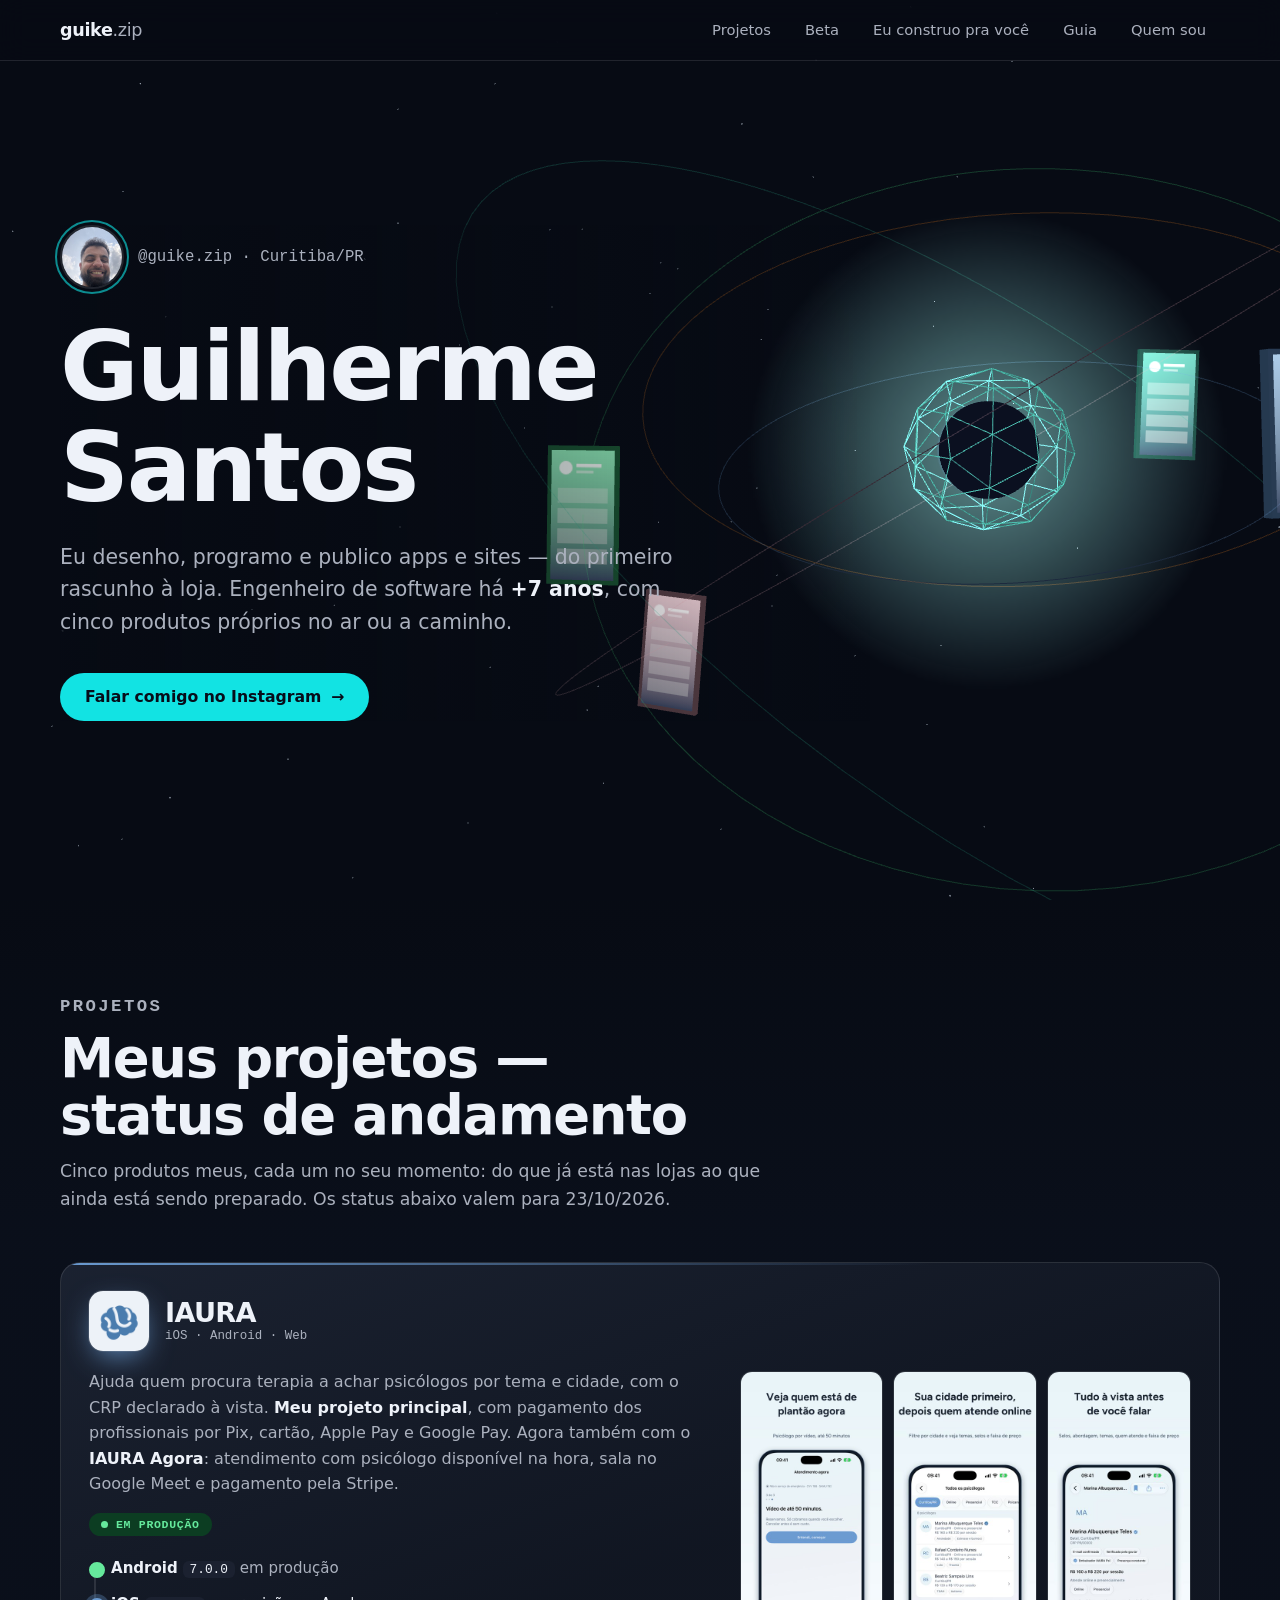
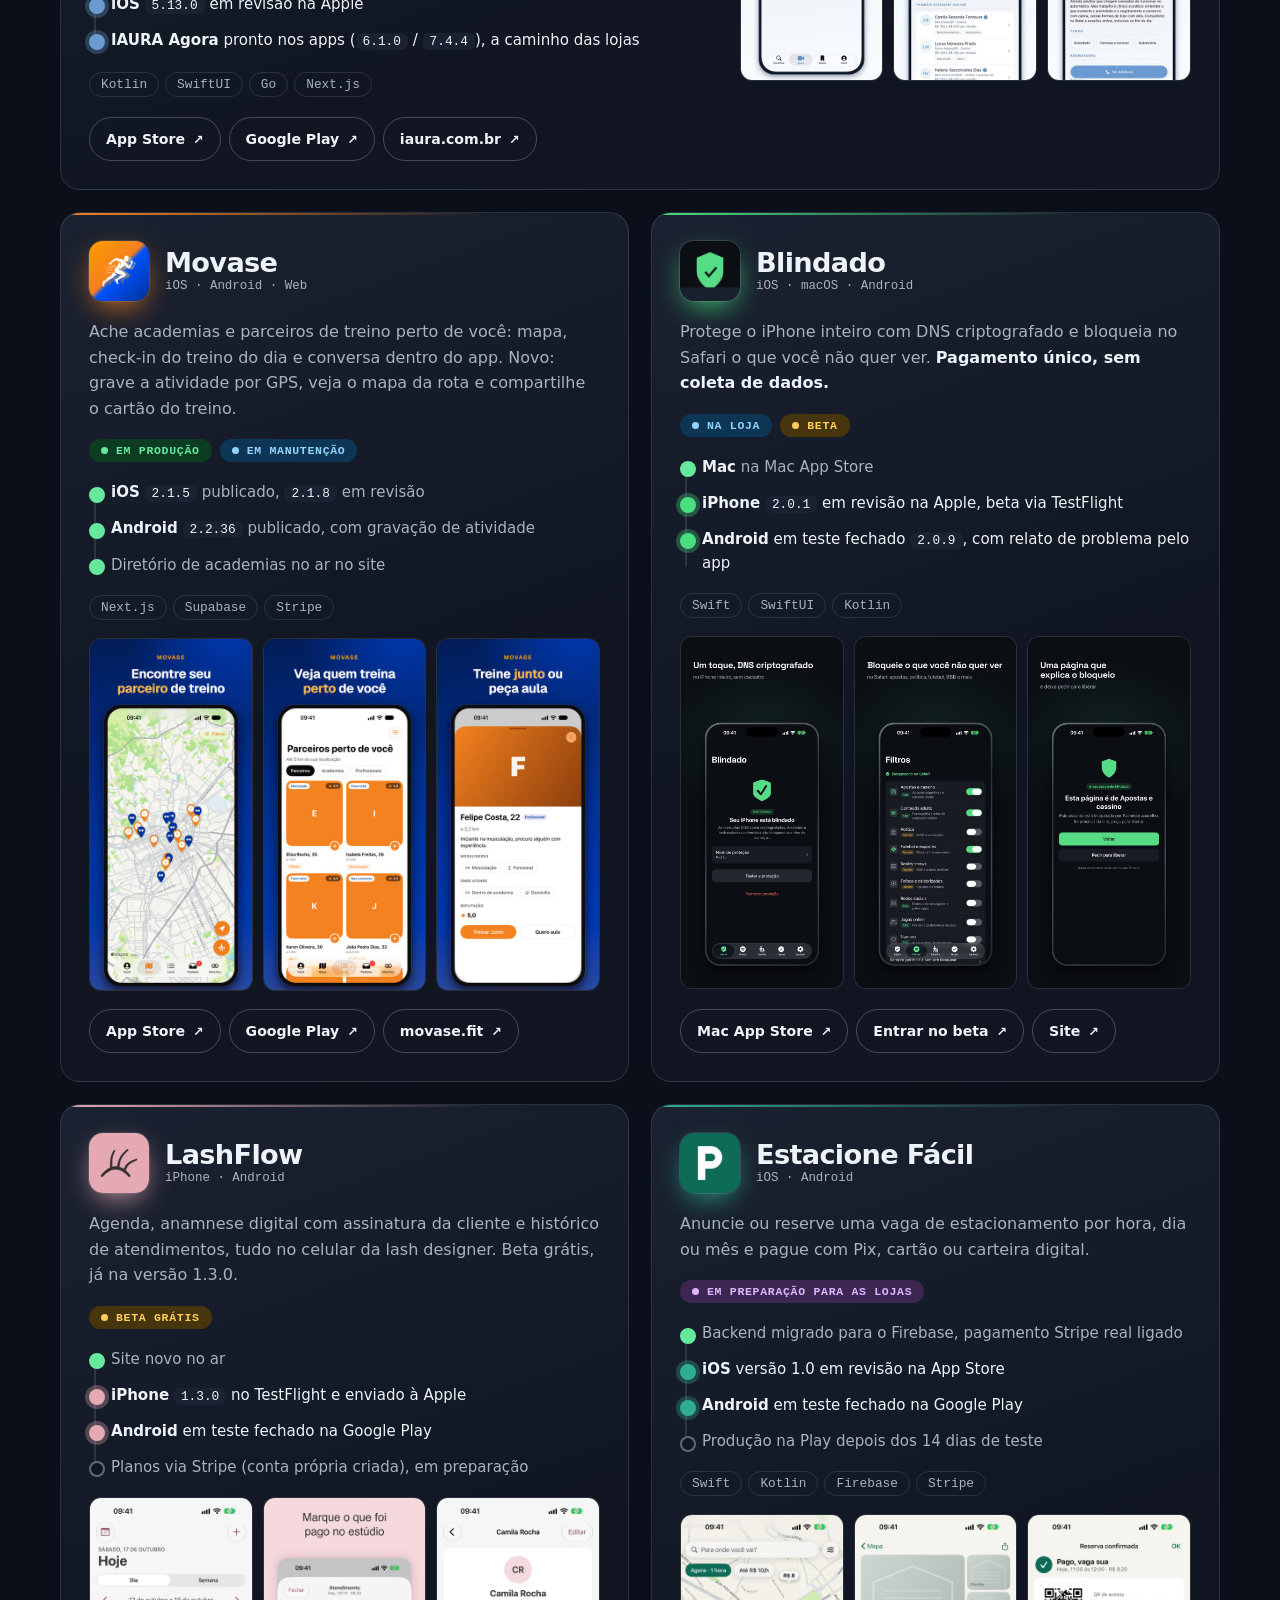
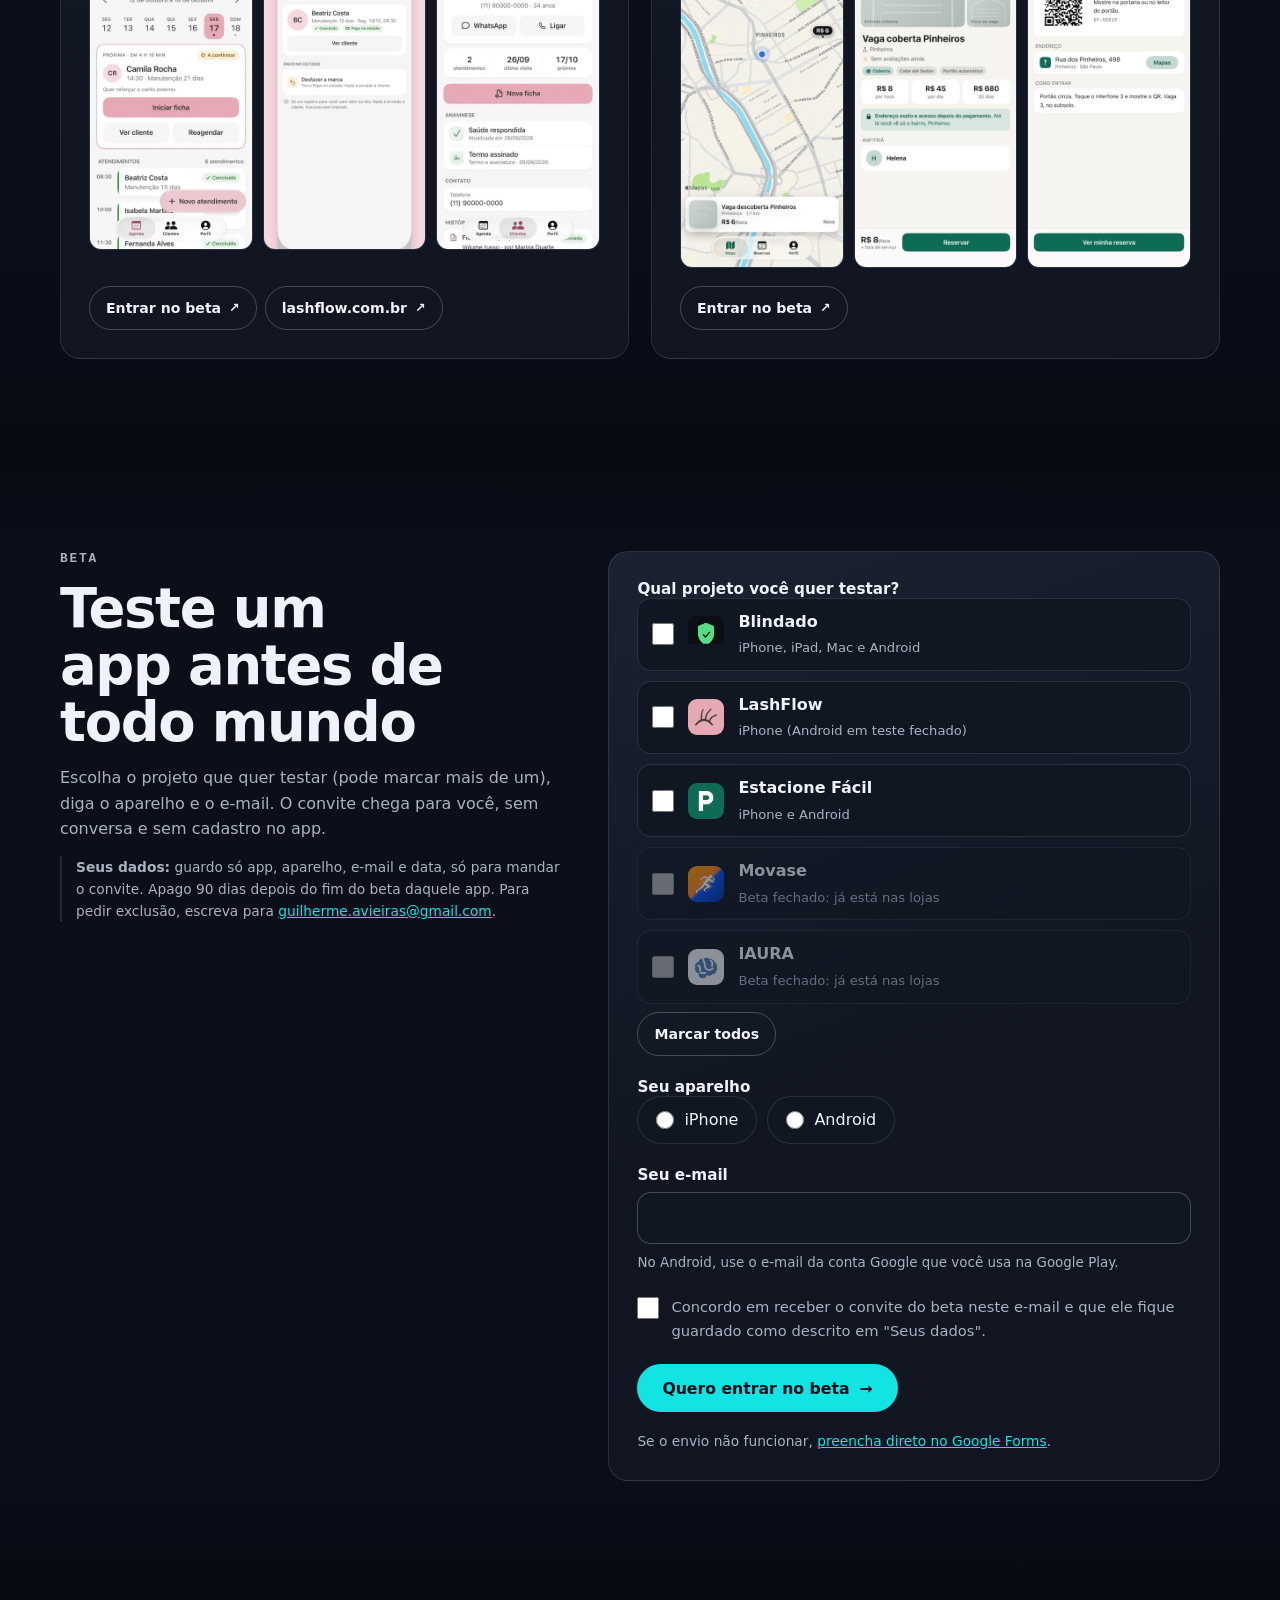
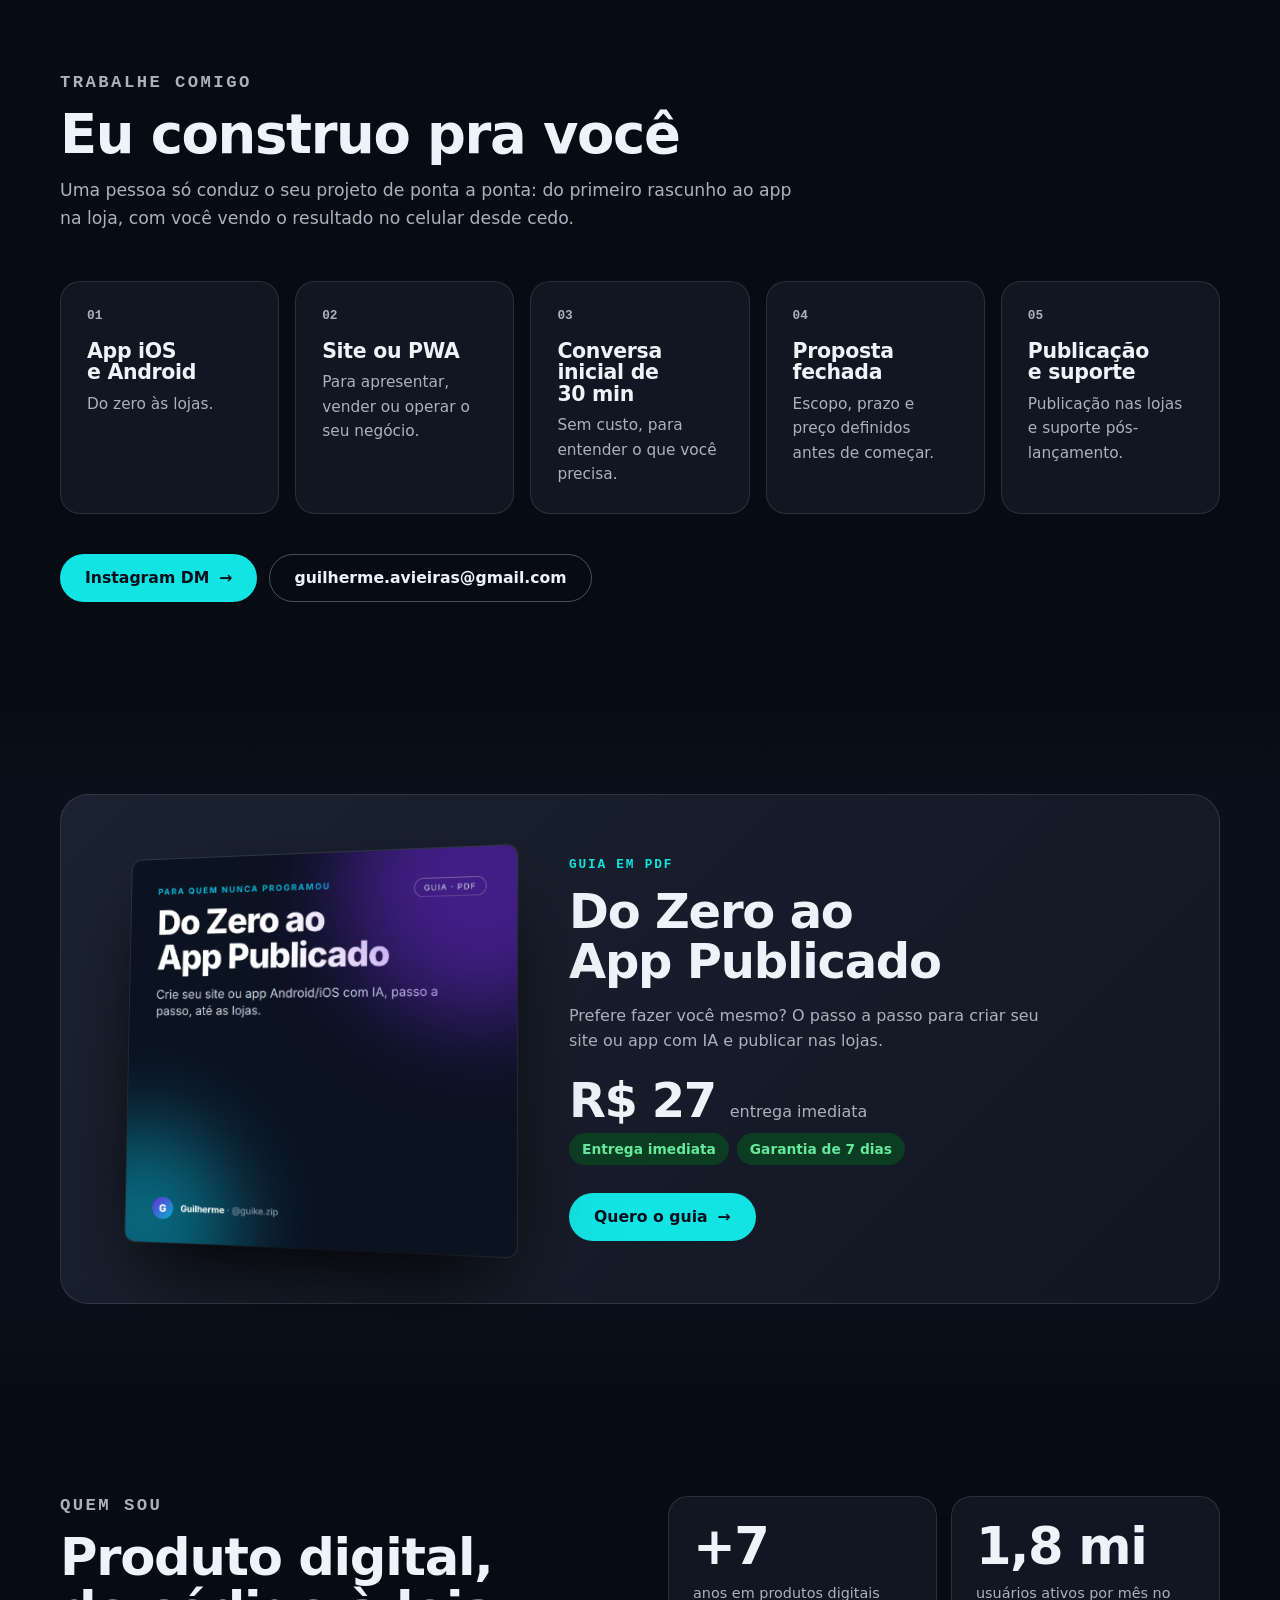
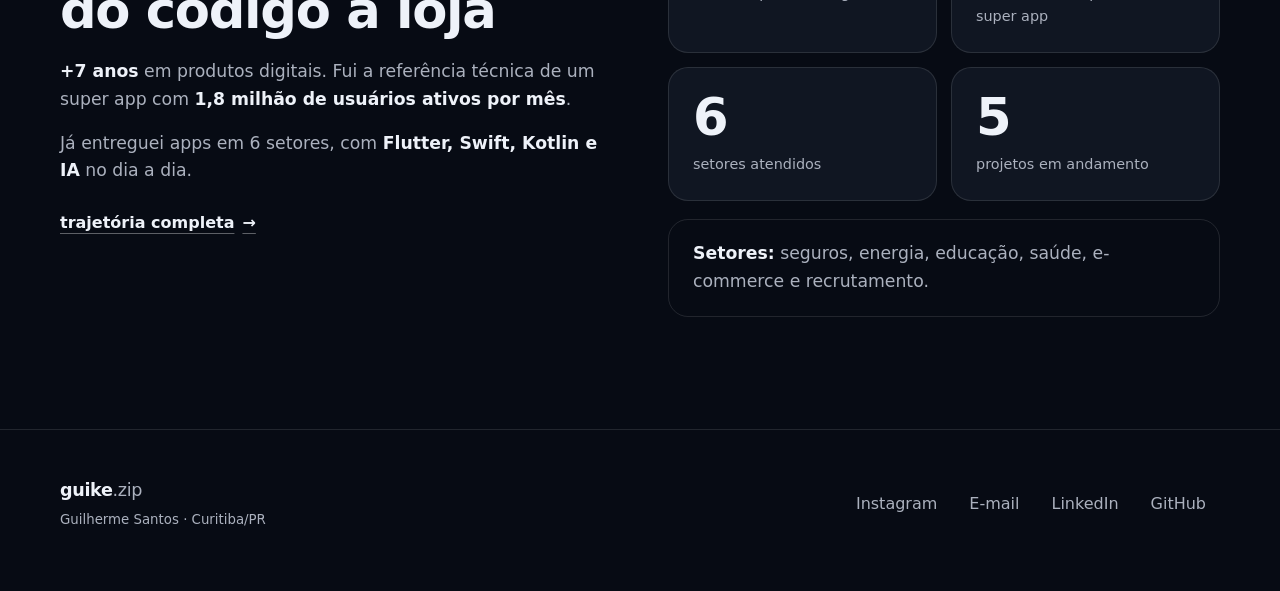
==== commit 69d5d404: "hub: Estacione Fácil com link público do TestFlight Co-Authored-By: Claude Sonnet 5.5 <noreply@anthr" ====
--- a/index.html
+++ b/index.html
@@ -449,8 +449,8 @@
             <img src="assets/apps/estacione-2.jpg?v=20261017" alt="Tela de uma vaga no Estacione Fácil" loading="lazy" onerror="this.remove()">
             <img src="assets/apps/estacione-3.jpg?v=20261017" alt="Reserva confirmada com QR de acesso" loading="lazy" onerror="this.remove()">
           </div>
-          <div class="links"><a href="#beta" data-beta-app="estacione" data-beta-only hidden>Entrar no beta</a></div>
-          <p class="soon" data-beta-hide>Beta no TestFlight por convite.</p>
+          <div class="links"><a href="https://testflight.apple.com/join/mu7nCZDe" target="_blank" rel="noopener" data-beta-app="estacione">Beta iPhone</a></div>
+          
         </article>
       </li>
     </ul>
@@ -788,7 +788,7 @@
     { id: "lashflow", name: "LashFlow", icon: "assets/apps/lashflow-icon.png", open: true, platforms: ["iphone"],
       testflight: "https://testflight.apple.com/join/G9wFGhkK", note: "iPhone (Android em teste fechado)" },
     { id: "estacione", name: "Estacione Fácil", icon: "assets/apps/estacione-icon.png", open: true, platforms: ["iphone", "android"],
-      testflight: null, note: "iPhone e Android" },
+      testflight: "https://testflight.apple.com/join/mu7nCZDe", note: "iPhone e Android" },
     { id: "movase", name: "Movase", icon: "assets/apps/movase-icon.png", open: false, platforms: [], note: "já está nas lojas" },
     { id: "iaura", name: "IAURA", icon: "assets/apps/iaura-icon.png", open: false, platforms: [], note: "já está nas lojas" }
   ];
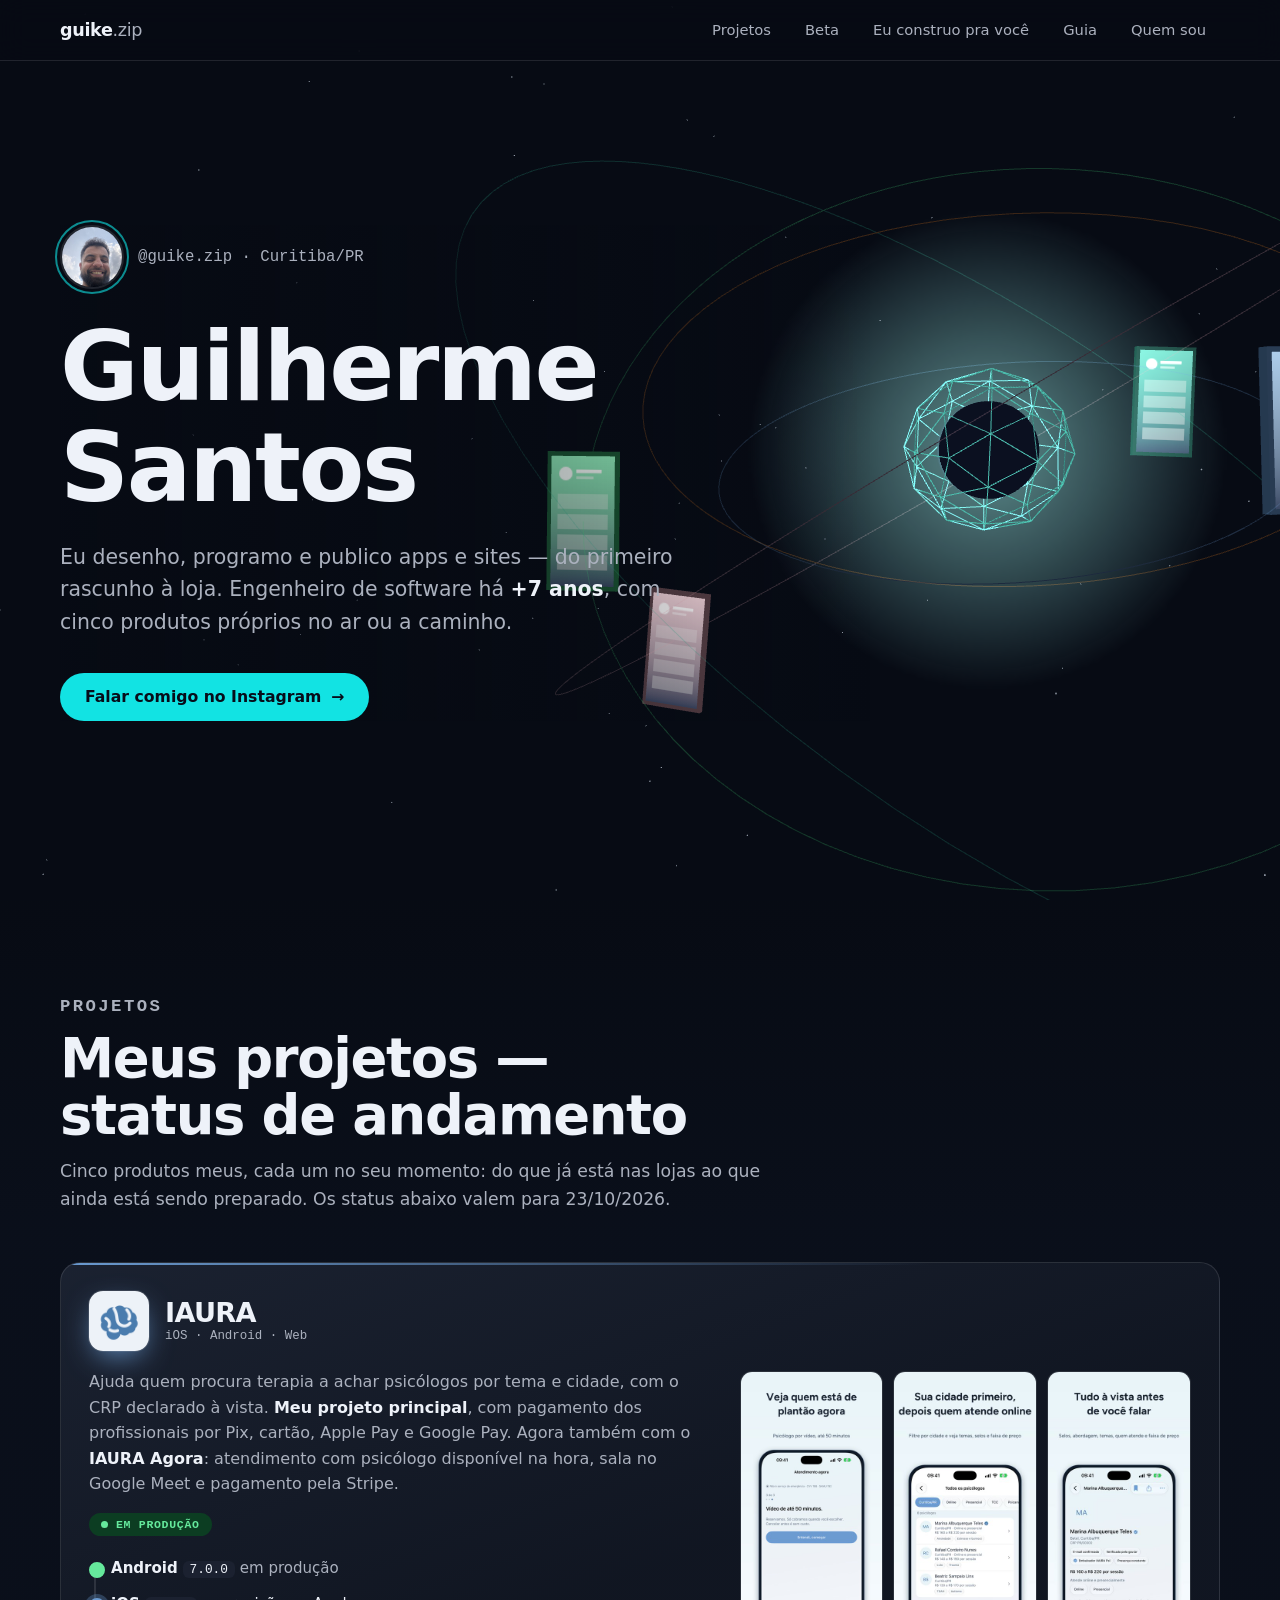
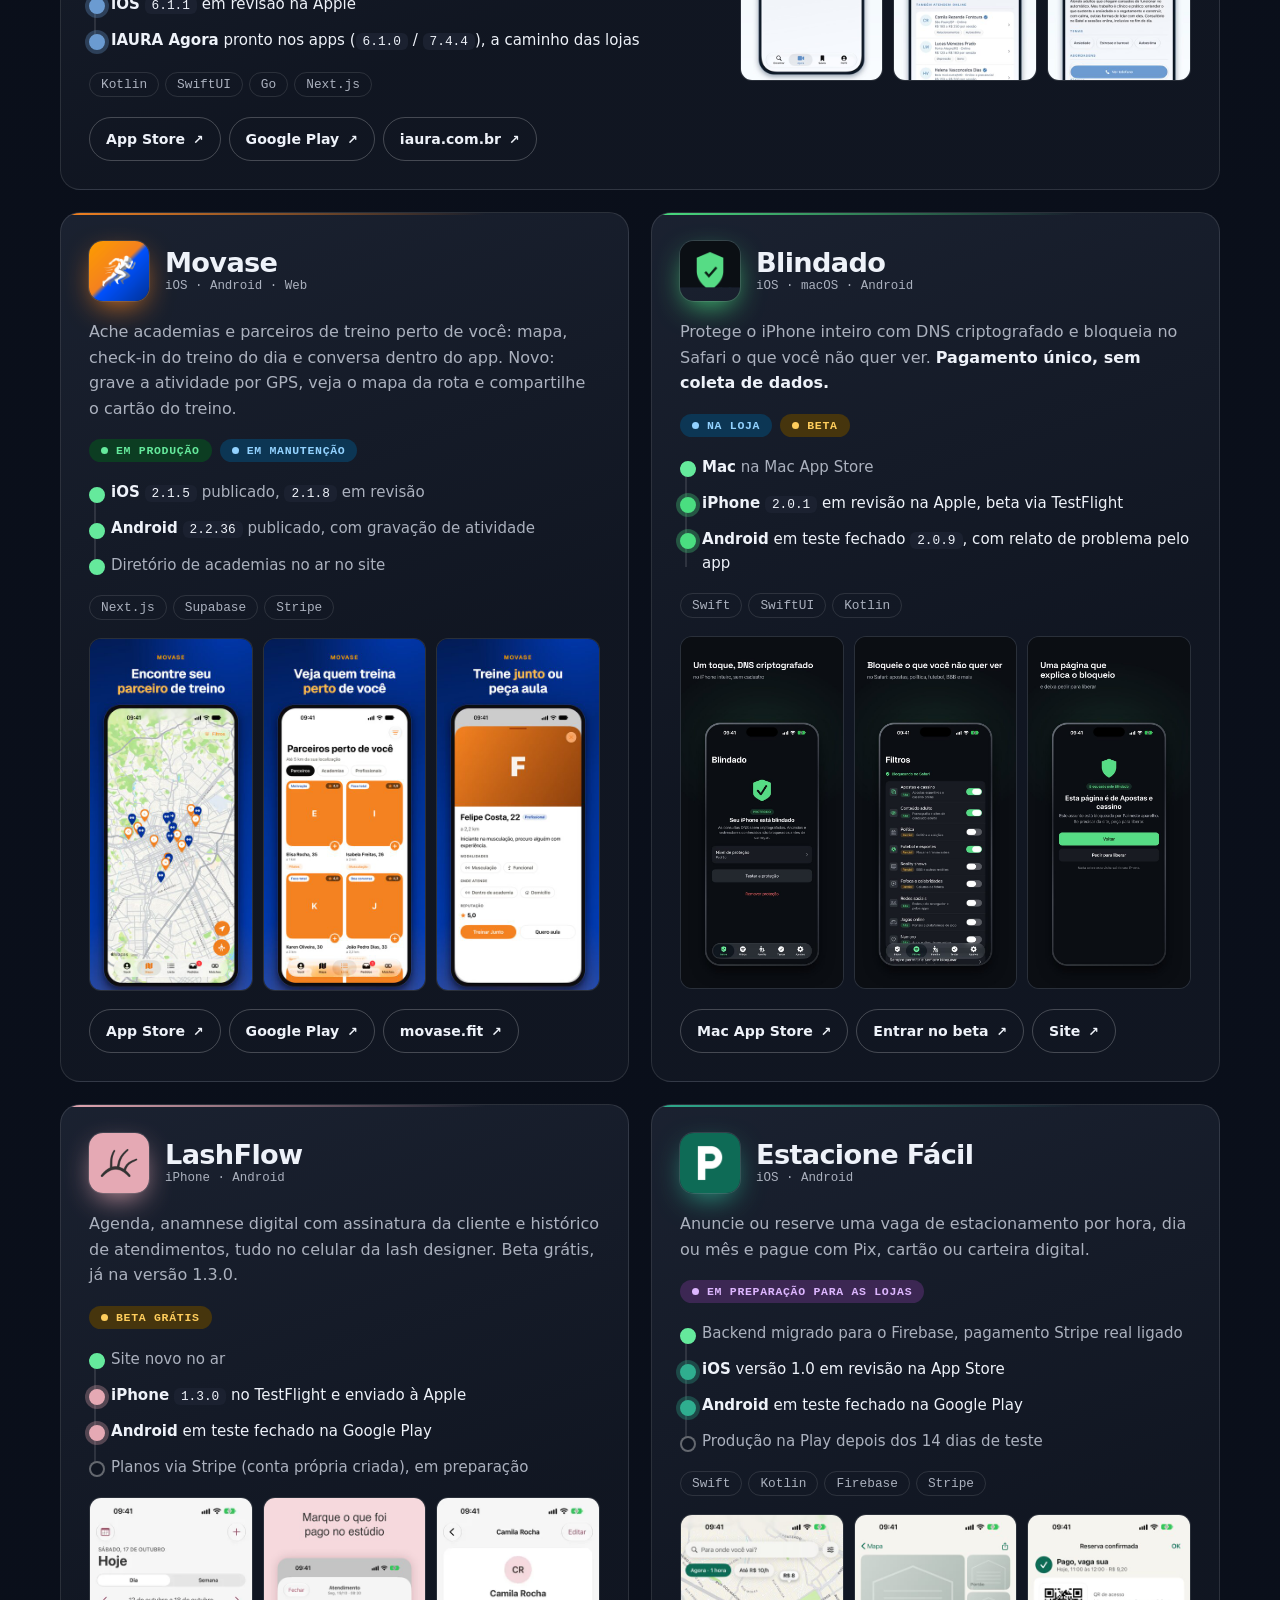
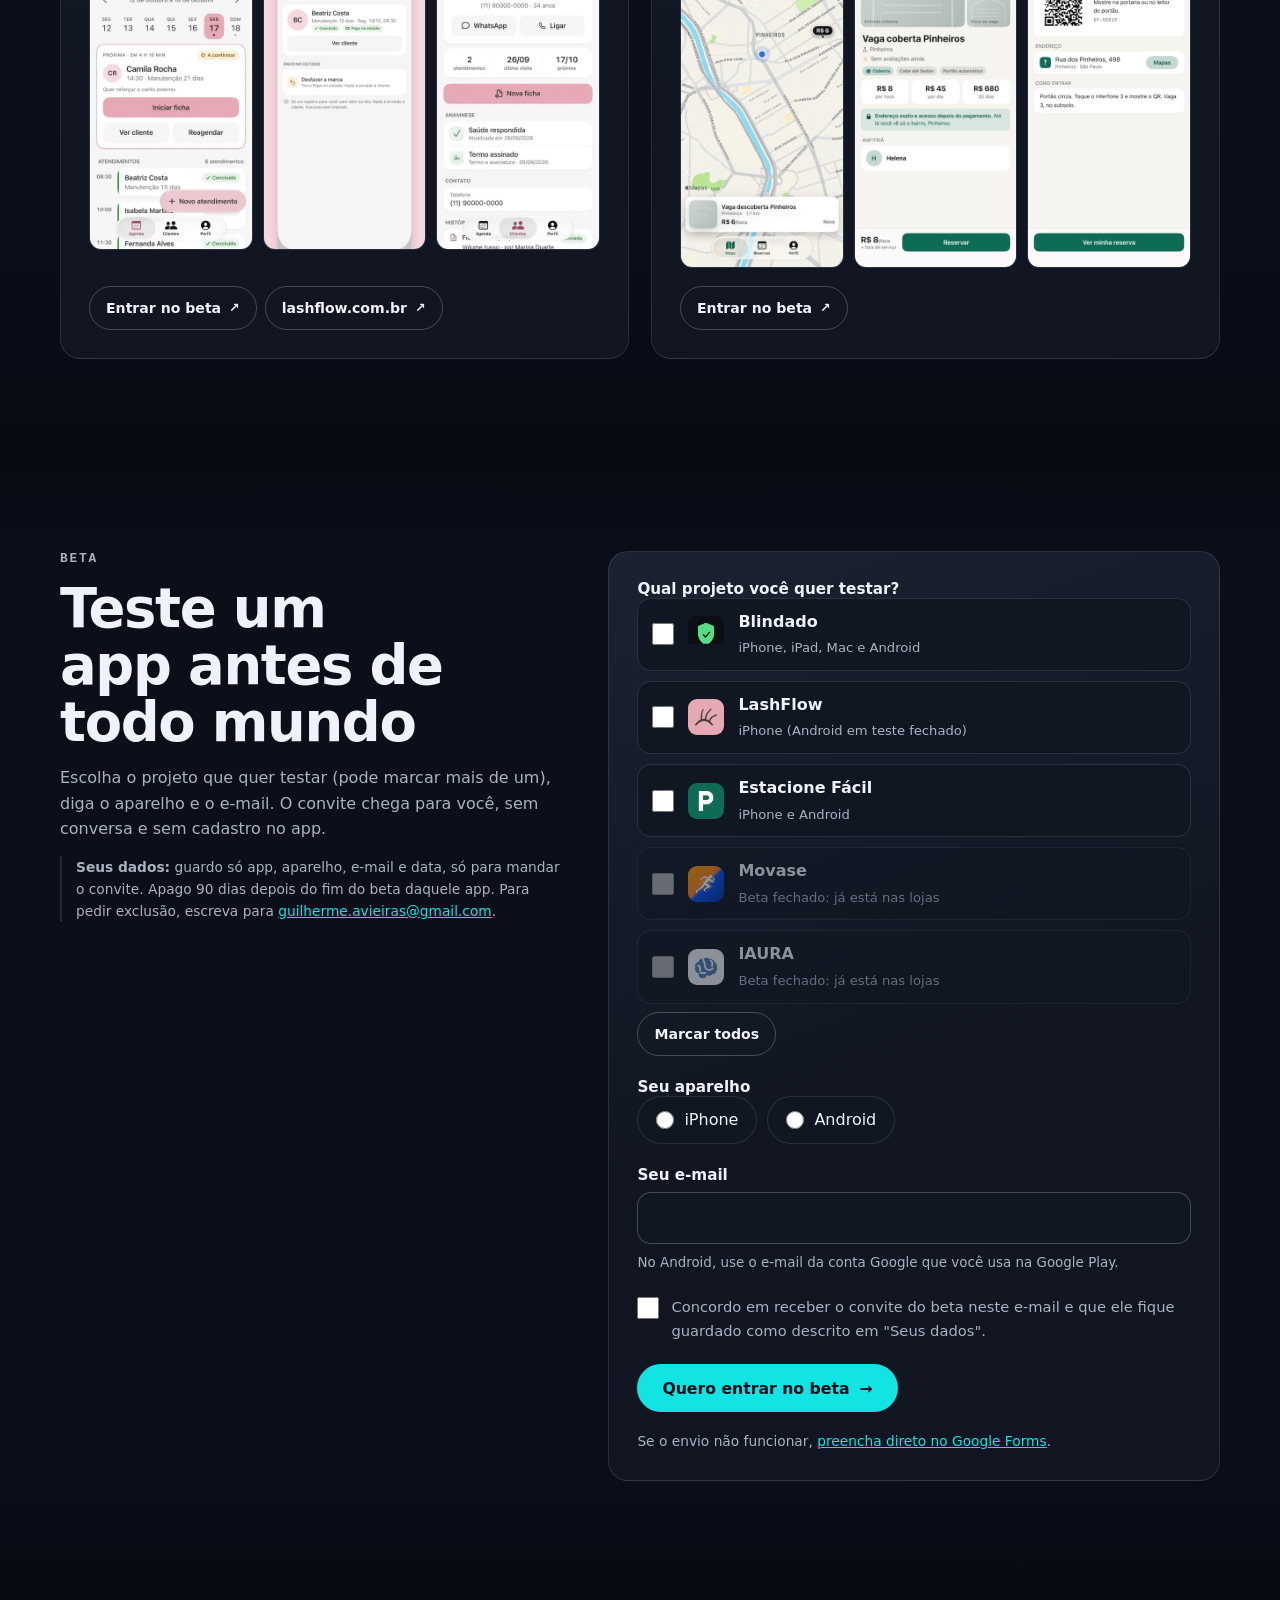
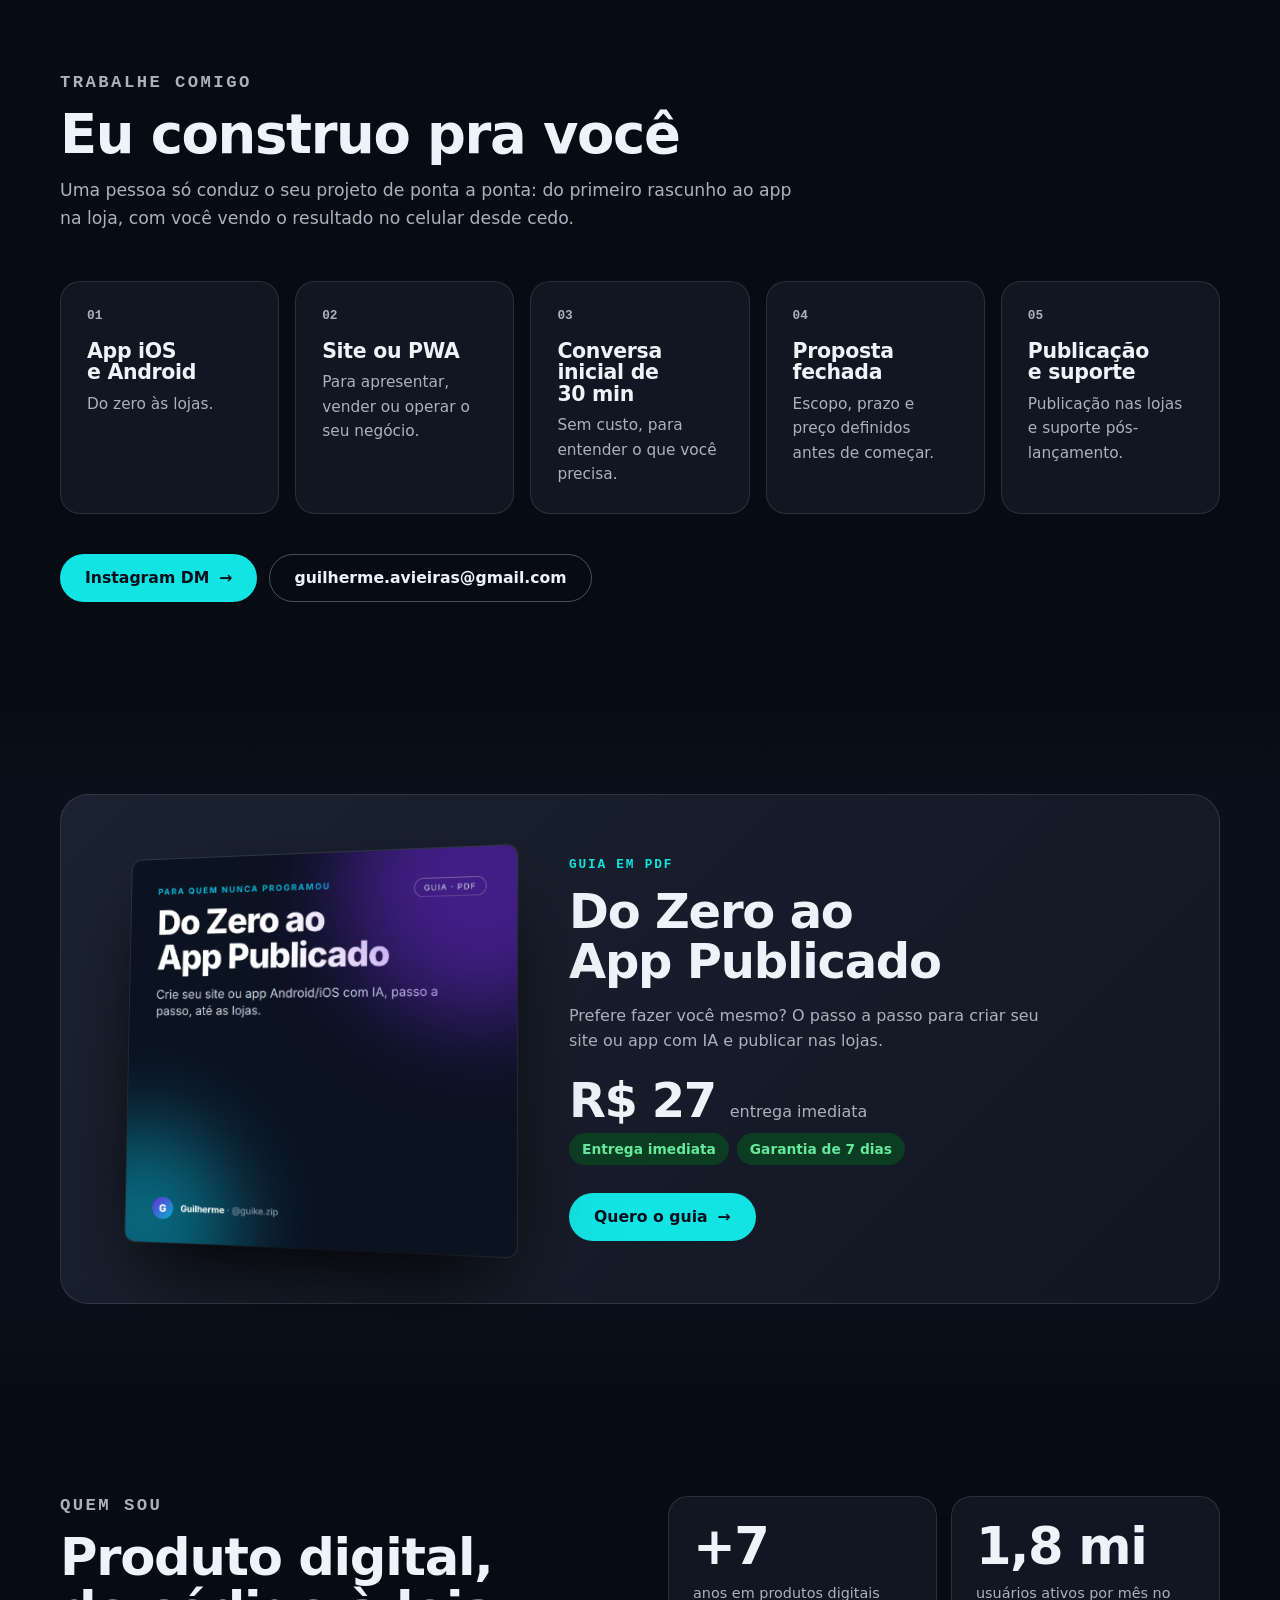
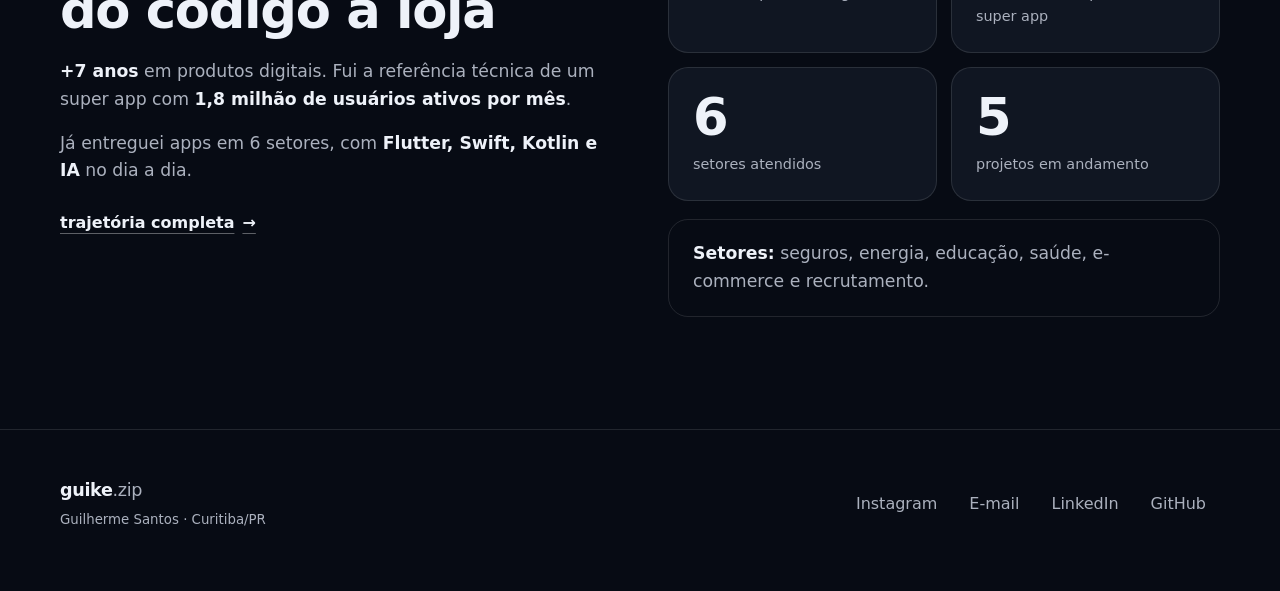
==== commit 2b1f31e7: "hub: IAURA iOS 6.1.1 em revisão (conferido no App Store Connect) Co-Authored-By: Claude Sonnet 5.5 <" ====
--- a/index.html
+++ b/index.html
@@ -329,7 +329,7 @@
             <div class="badges" style="margin-bottom:20px"><span class="badge b-ok live">Em produção</span></div>
             <ol class="tl" style="margin-bottom:20px">
               <li class="done"><b>Android</b> <code>7.0.0</code> em produção</li>
-              <li class="now"><b>iOS</b> <code>5.13.0</code> em revisão na Apple</li>
+              <li class="now"><b>iOS</b> <code>6.1.1</code> em revisão na Apple</li>
               <li class="now"><b>IAURA Agora</b> pronto nos apps (<code>6.1.0</code> / <code>7.4.4</code>), a caminho das lojas</li>
             </ol>
             <div class="stack" style="margin-bottom:20px"><span class="chip">Kotlin</span><span class="chip">SwiftUI</span><span class="chip">Go</span><span class="chip">Next.js</span></div>
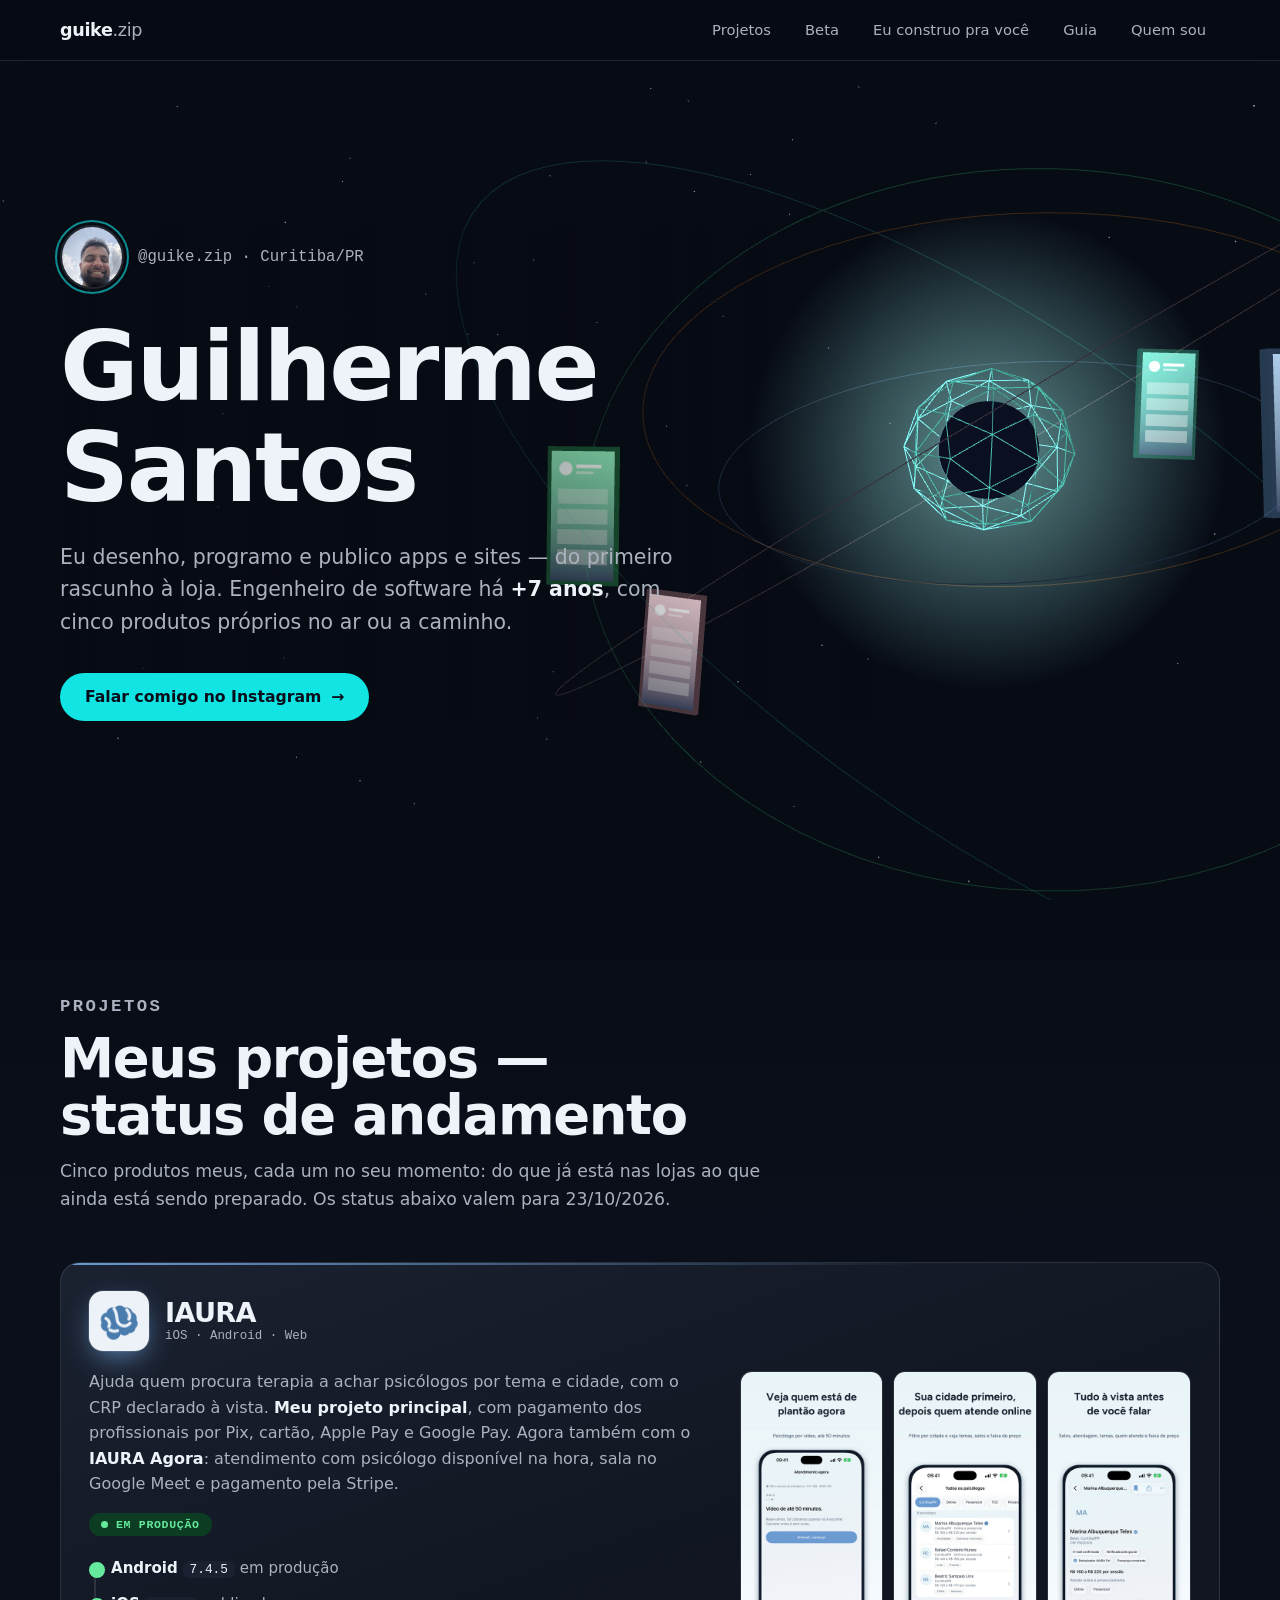
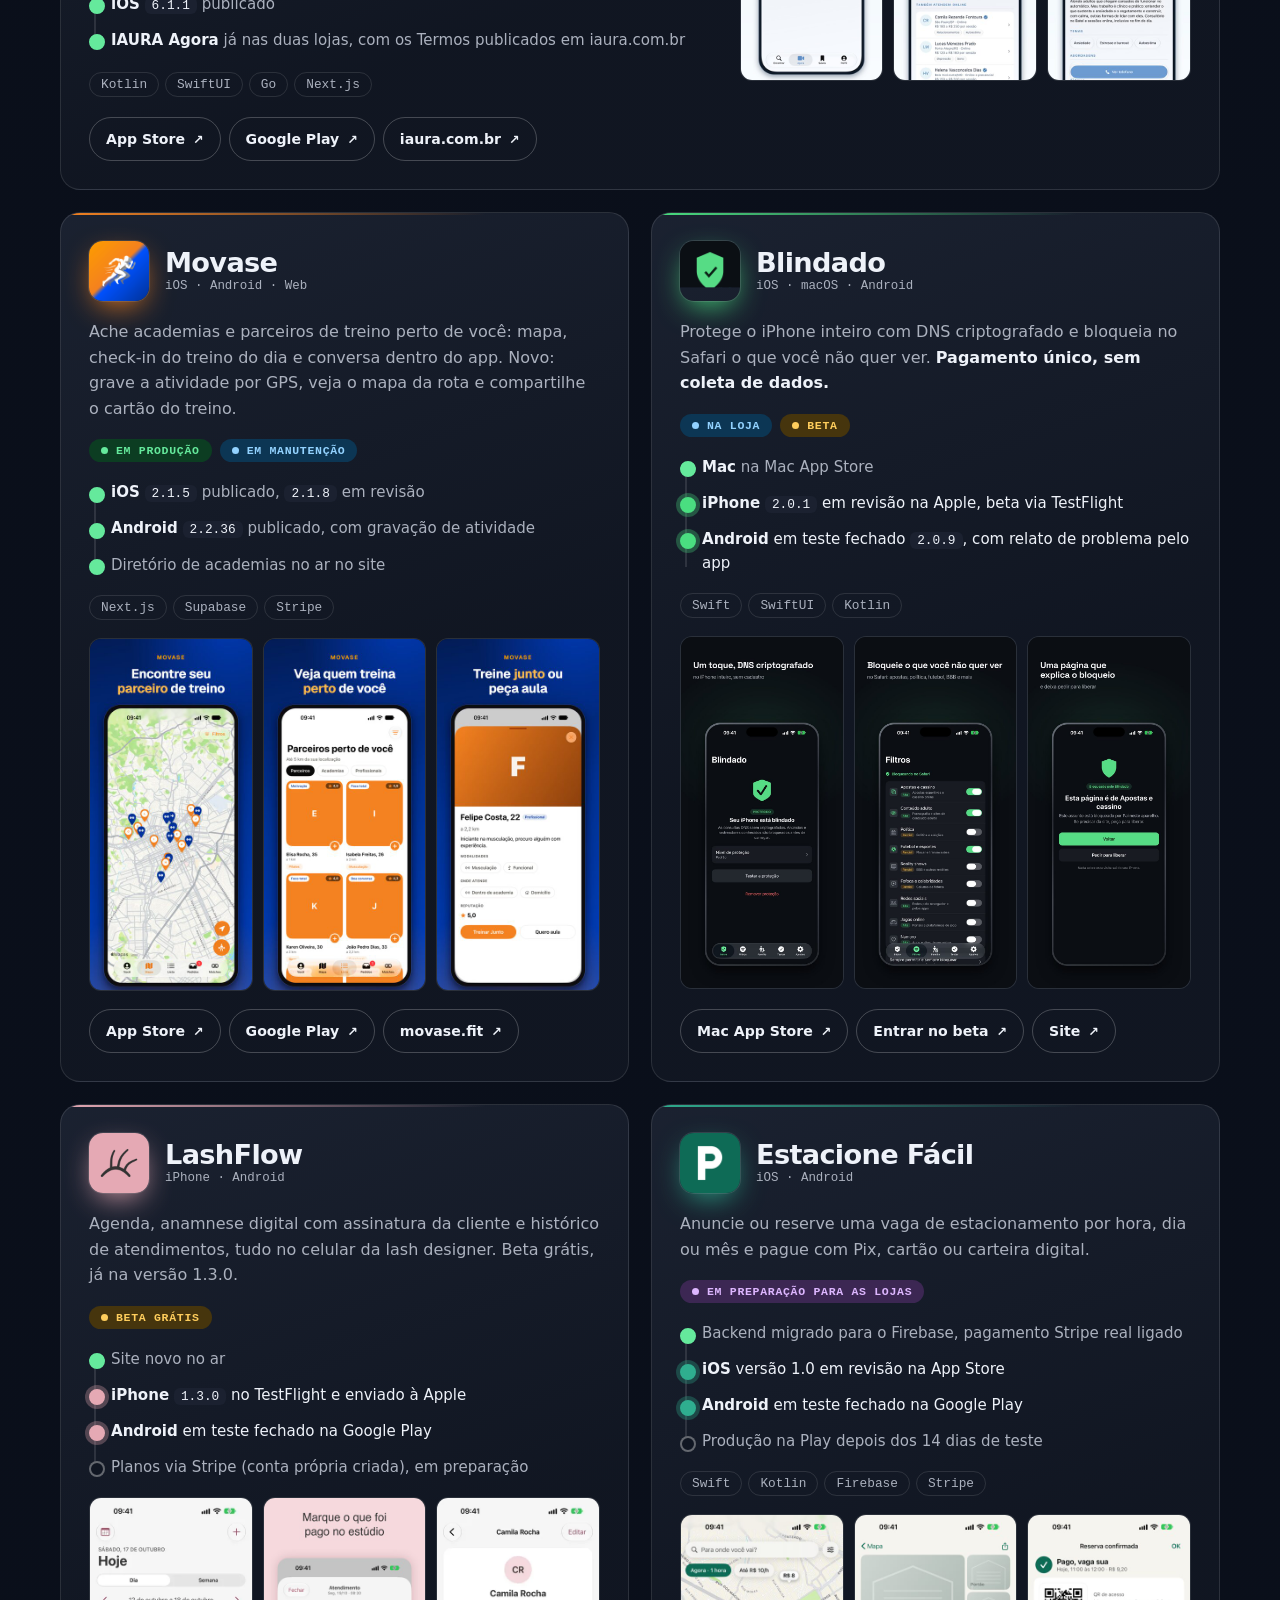
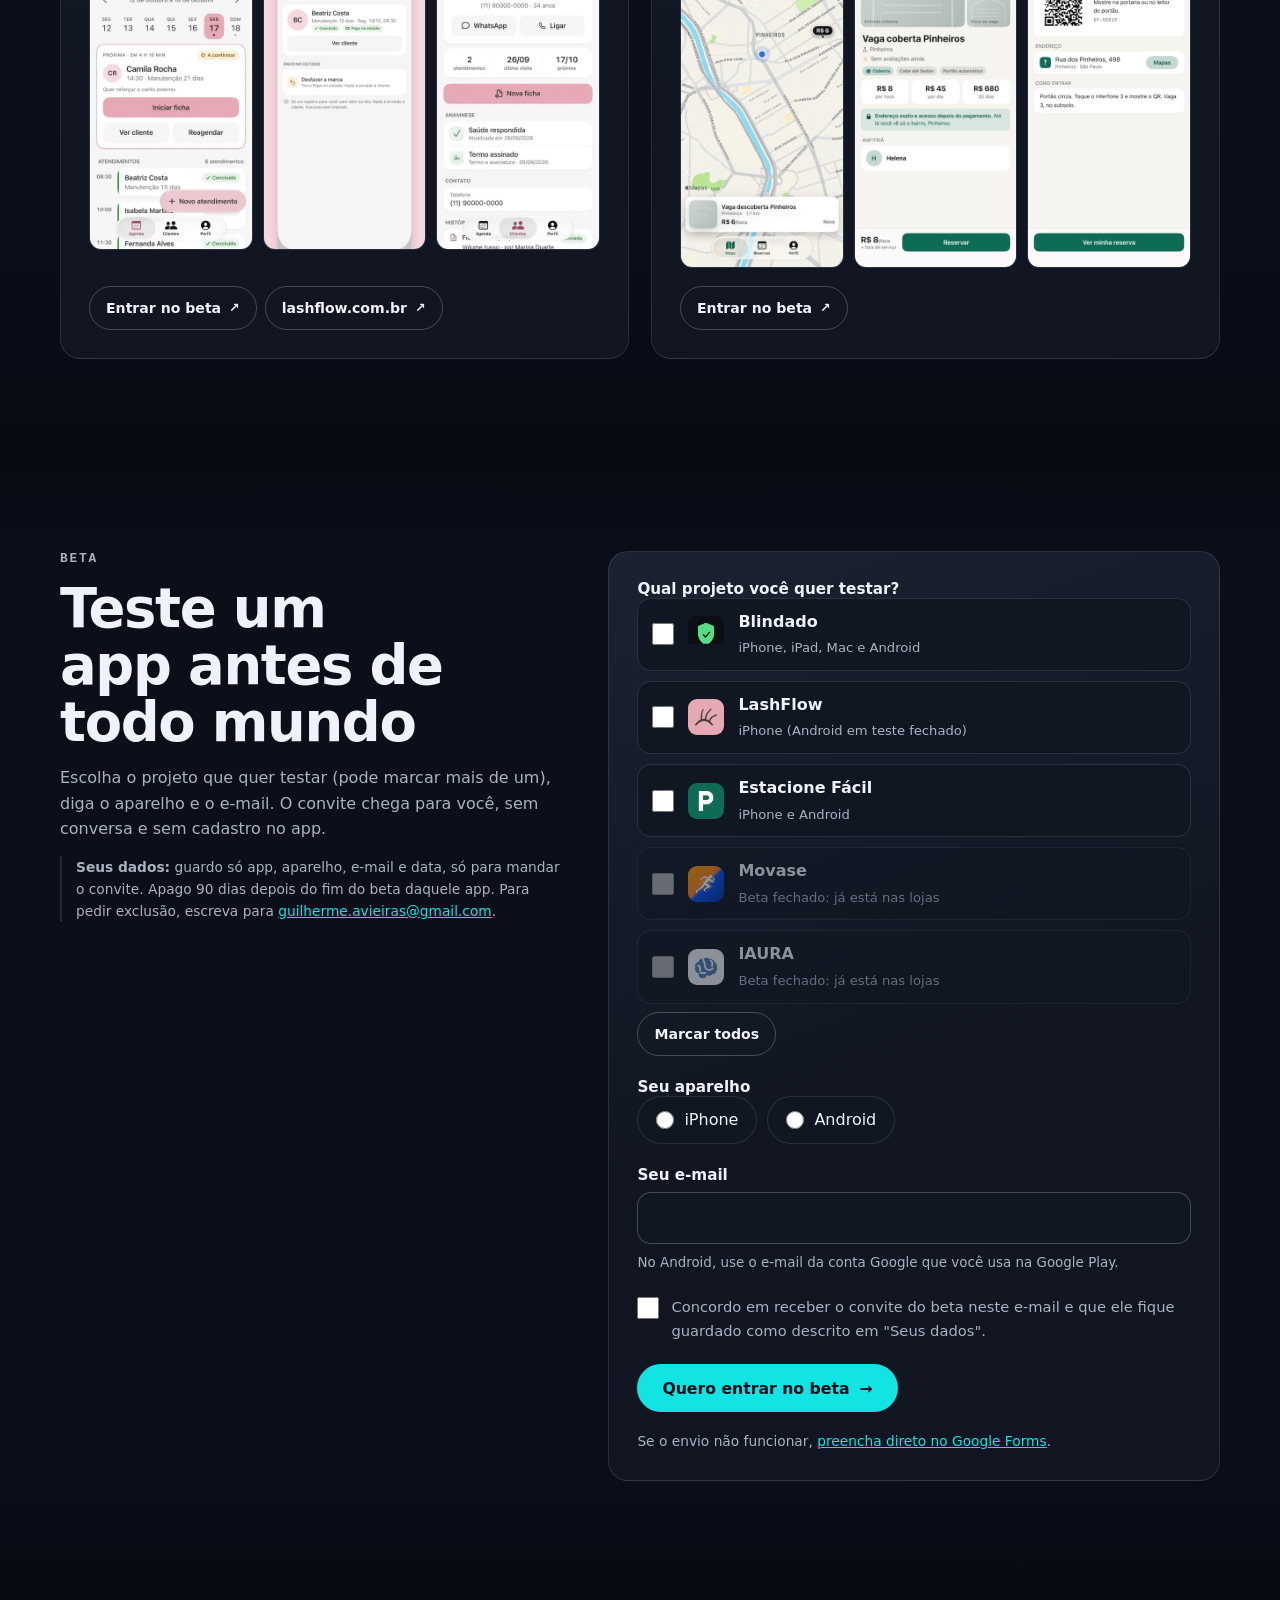
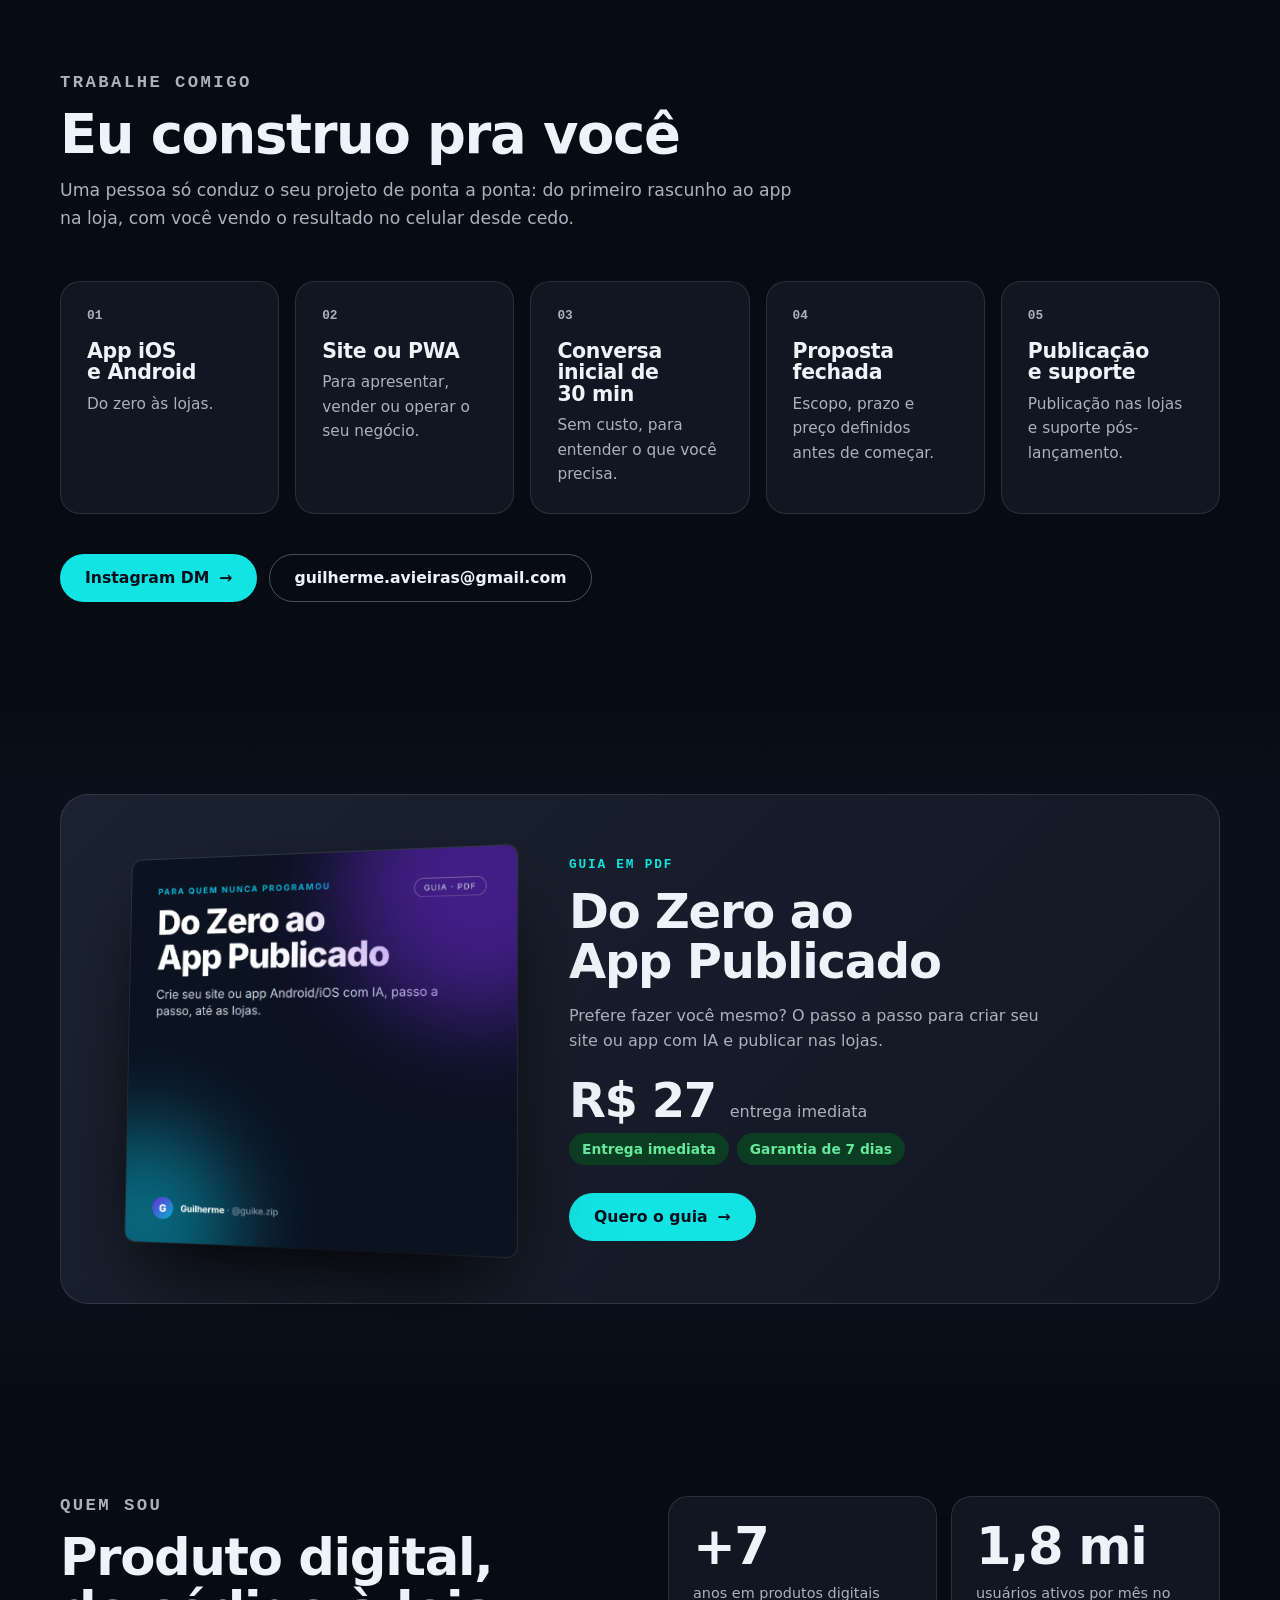
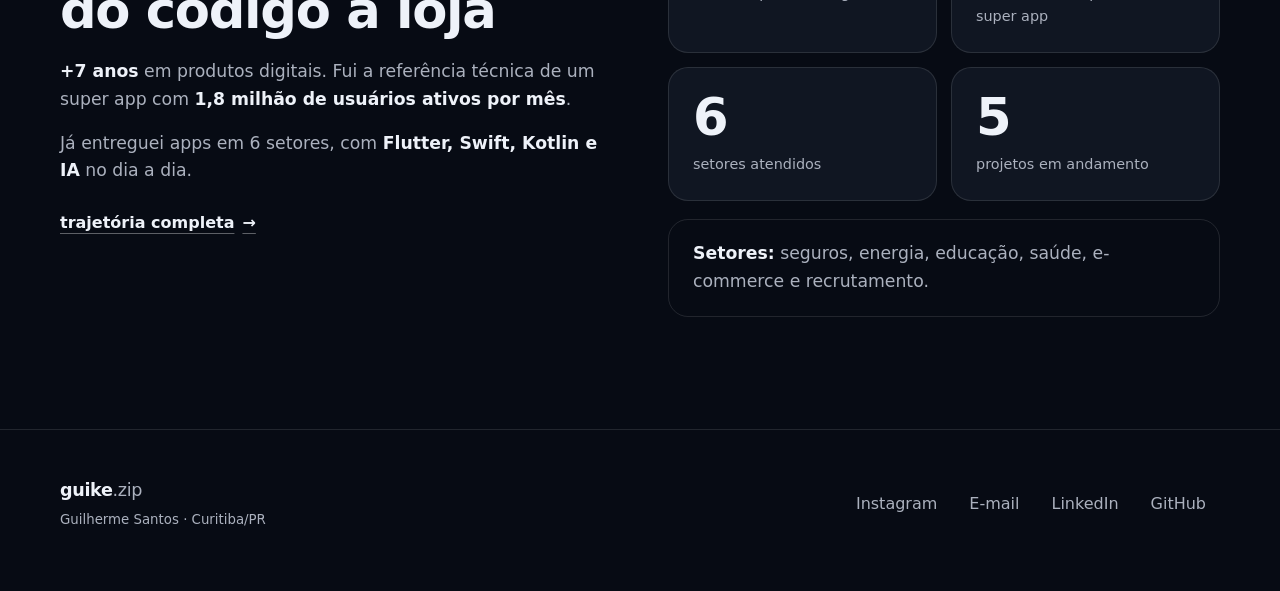
==== commit 9b722841: "hub: IAURA iOS 6.1.1 e Android 7.4.5 aprovados e publicados, com o Agora nas lojas Co-Authored-By: C" ====
--- a/index.html
+++ b/index.html
@@ -328,9 +328,9 @@
             <p class="desc" style="margin-bottom:16px">Ajuda quem procura terapia a achar psicólogos por tema e cidade, com o CRP declarado à vista. <b>Meu projeto principal</b>, com pagamento dos profissionais por Pix, cartão, Apple Pay e Google Pay. Agora também com o <b>IAURA Agora</b>: atendimento com psicólogo disponível na hora, sala no Google Meet e pagamento pela Stripe.</p>
             <div class="badges" style="margin-bottom:20px"><span class="badge b-ok live">Em produção</span></div>
             <ol class="tl" style="margin-bottom:20px">
-              <li class="done"><b>Android</b> <code>7.0.0</code> em produção</li>
-              <li class="now"><b>iOS</b> <code>6.1.1</code> em revisão na Apple</li>
-              <li class="now"><b>IAURA Agora</b> pronto nos apps (<code>6.1.0</code> / <code>7.4.4</code>), a caminho das lojas</li>
+              <li class="done"><b>Android</b> <code>7.4.5</code> em produção</li>
+              <li class="done"><b>iOS</b> <code>6.1.1</code> publicado</li>
+              <li class="done"><b>IAURA Agora</b> já nas duas lojas, com os Termos publicados em iaura.com.br</li>
             </ol>
             <div class="stack" style="margin-bottom:20px"><span class="chip">Kotlin</span><span class="chip">SwiftUI</span><span class="chip">Go</span><span class="chip">Next.js</span></div>
             <div class="links">
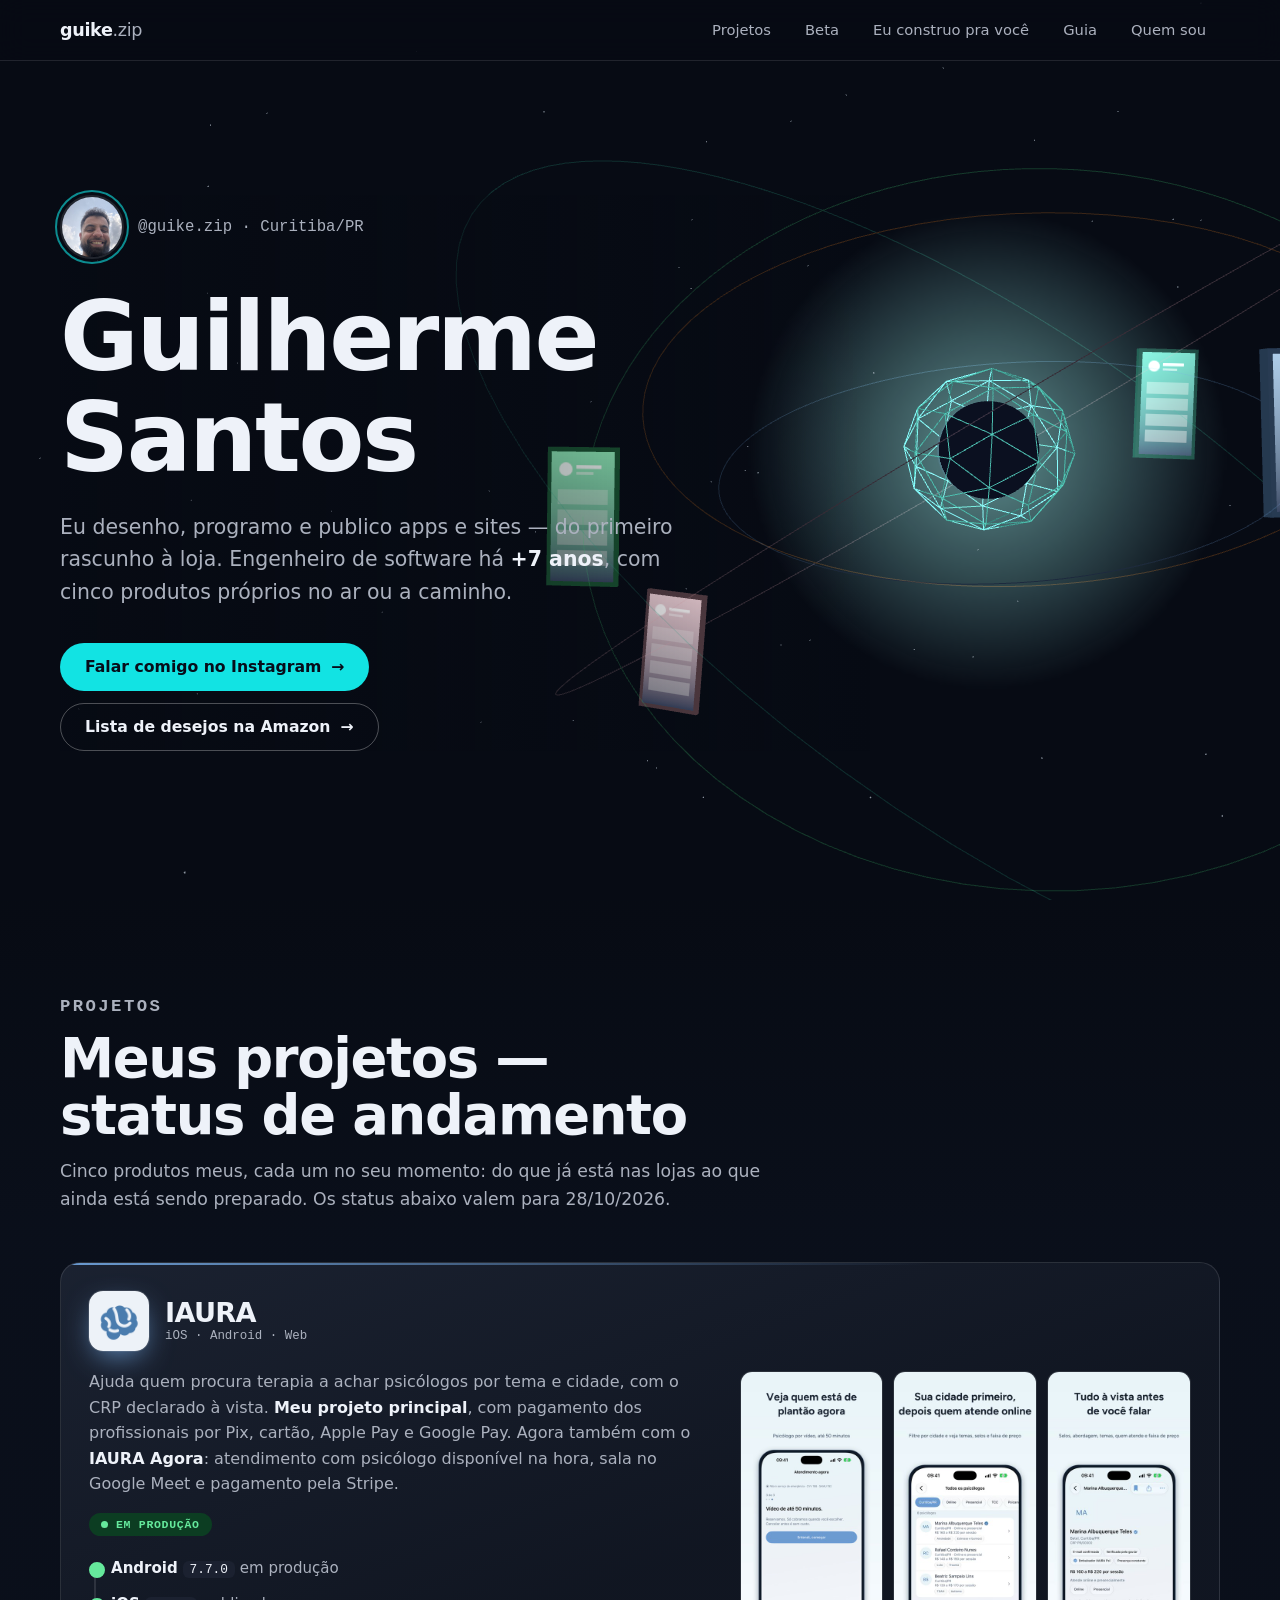
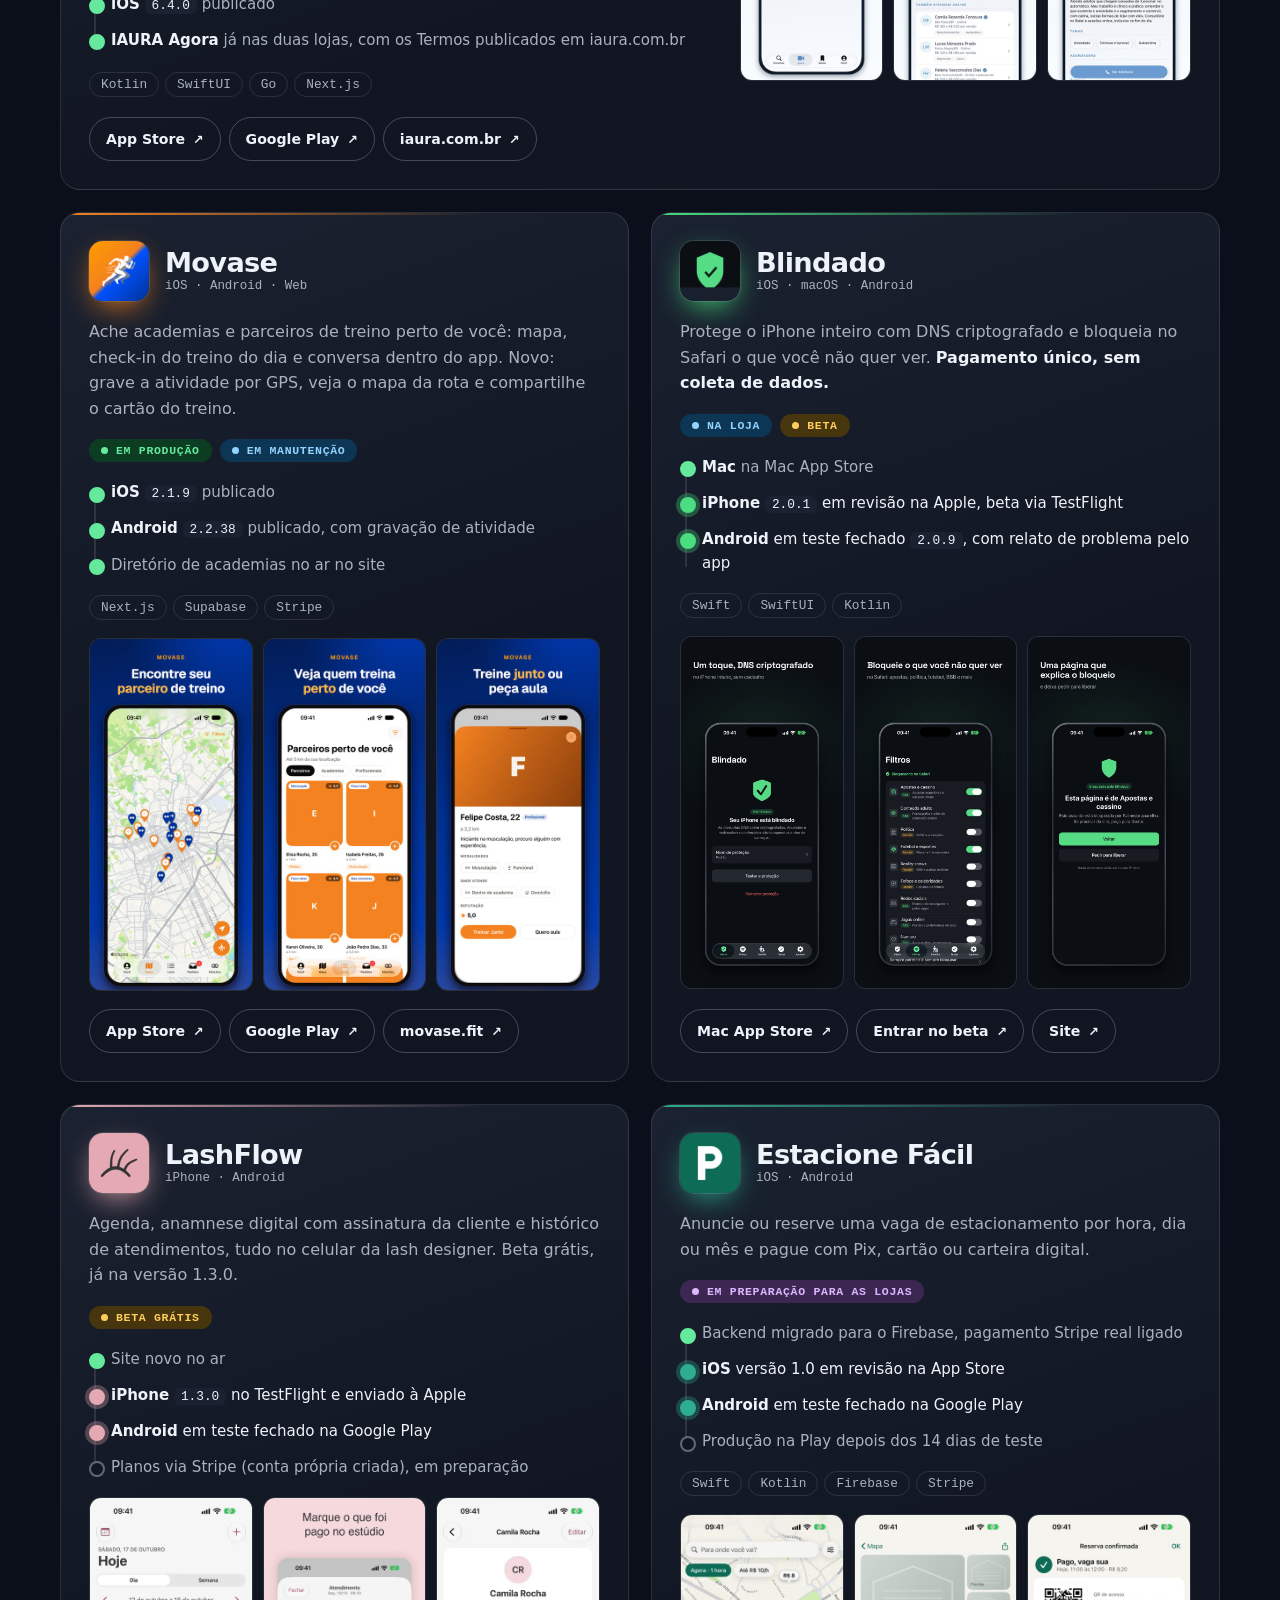
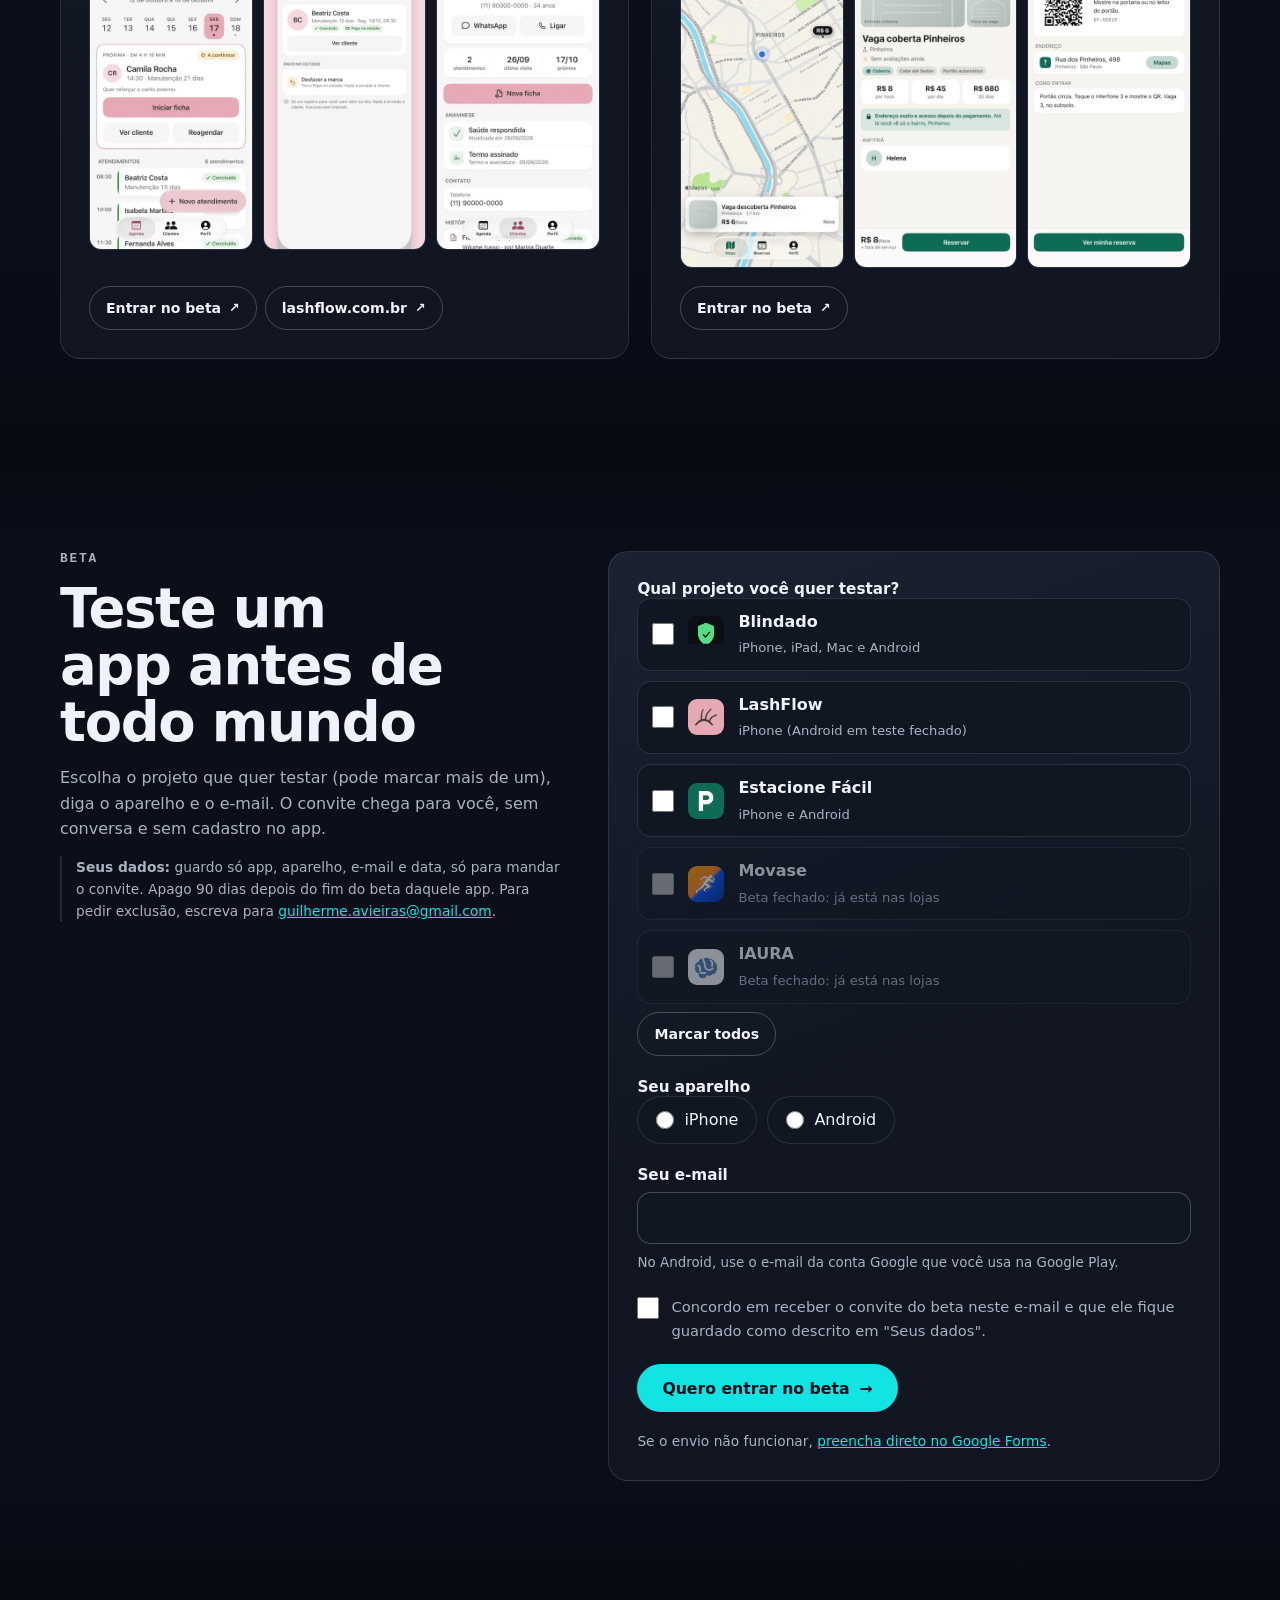
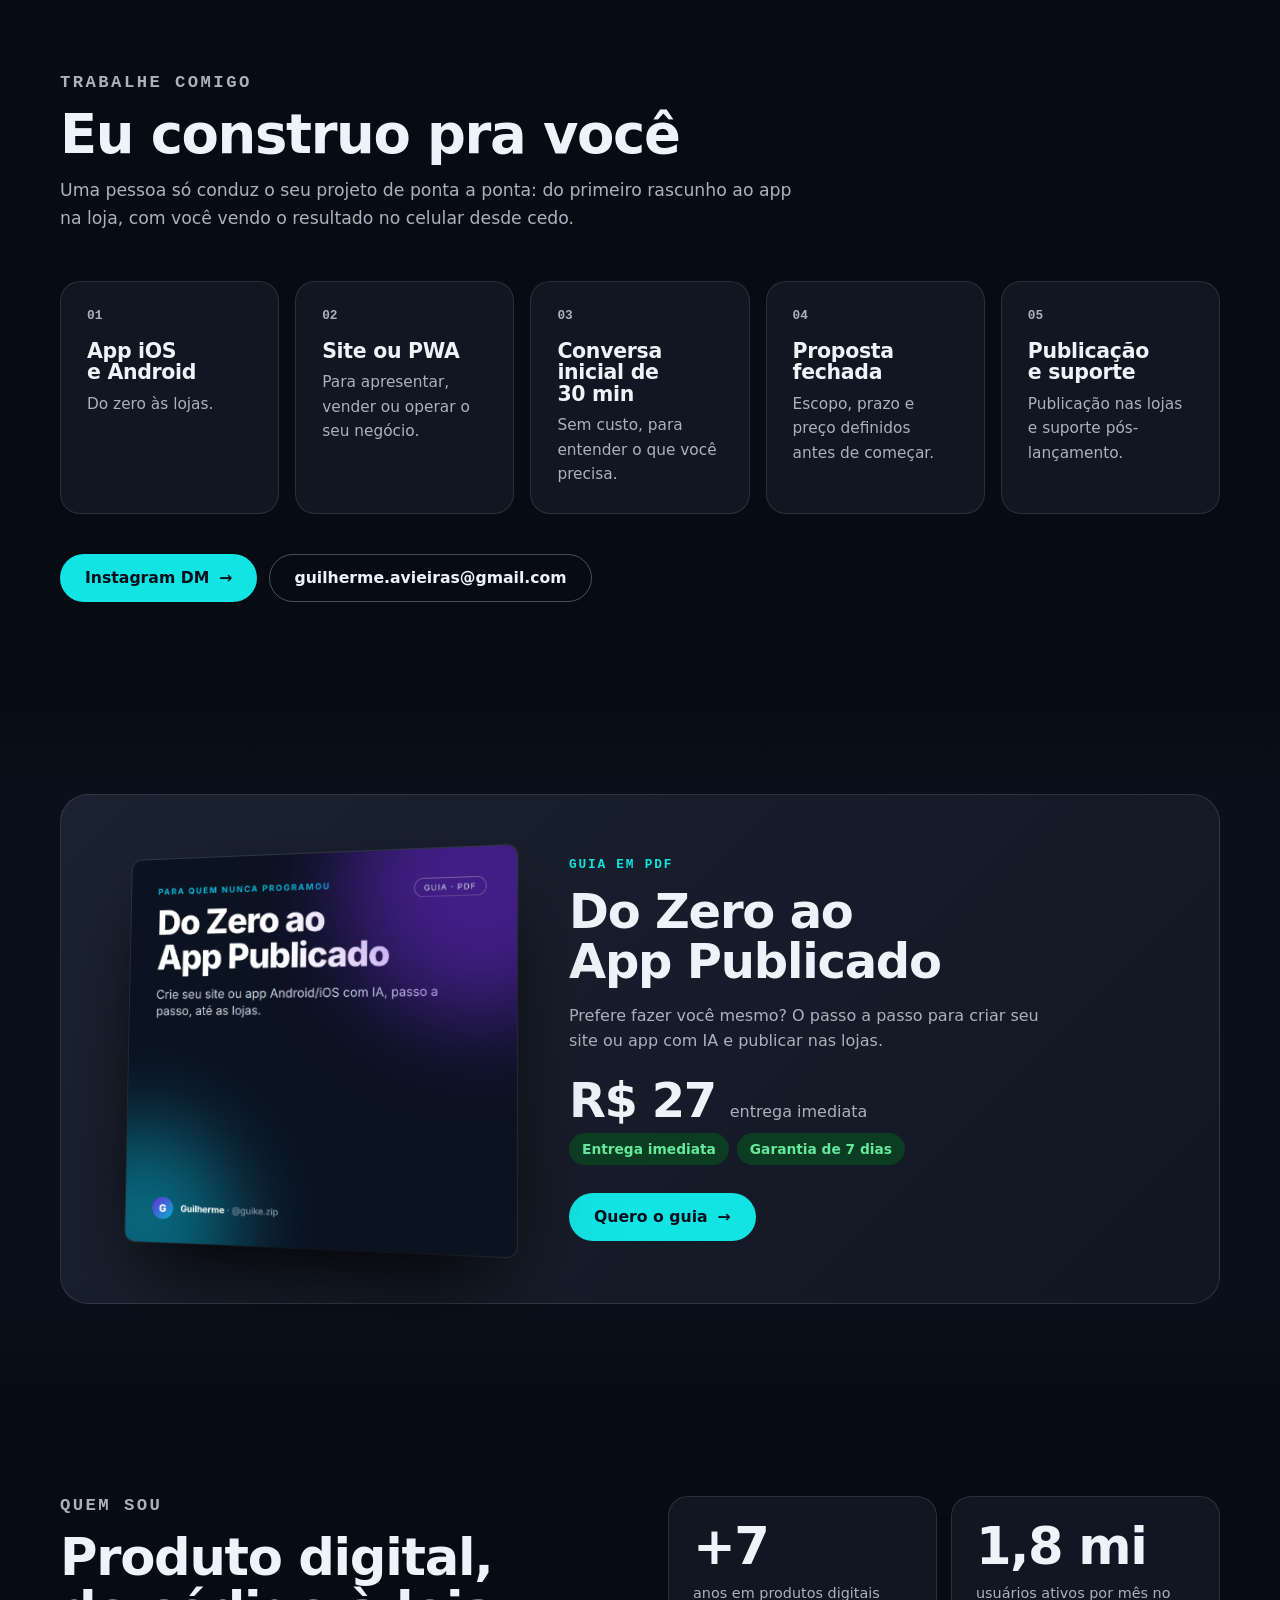
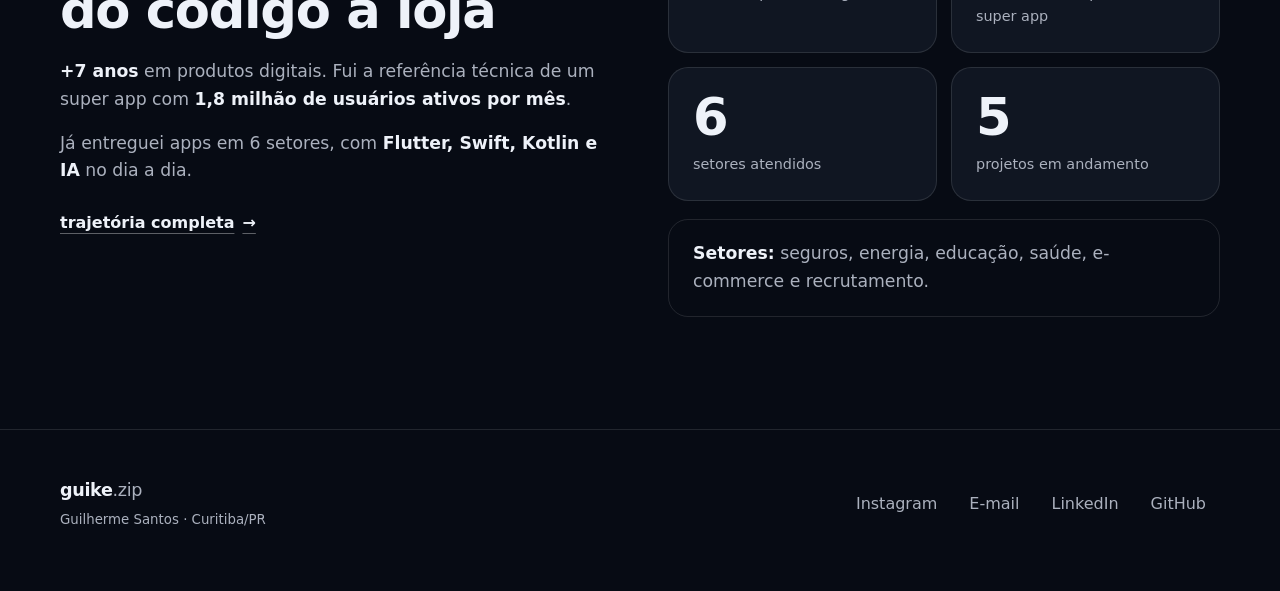
==== commit e151a73c: "hub: botão da lista de desejos da Amazon no topo; IAURA iOS 6.4.0 e Android 7.7.0; Movase iOS 2.1.9 " ====
--- a/index.html
+++ b/index.html
@@ -301,8 +301,9 @@
       </div>
       <h1 class="rv" style="--d:.08s" data-od-id="hero-title">Guilherme Santos</h1>
       <p class="lead rv" style="--d:.16s">Eu desenho, programo e publico apps e sites — do primeiro rascunho à loja. Engenheiro de software há <b>+7 anos</b>, com cinco produtos próprios no ar ou a caminho.</p>
-      <div class="rv" style="--d:.24s">
+      <div class="cta-row rv" style="--d:.24s">
         <a class="btn btn-primary" href="https://ig.me/m/guike.zip" target="_blank" rel="noopener" data-od-id="hero-cta">Falar comigo no Instagram <span class="ar" aria-hidden="true">→</span></a>
+        <a class="btn btn-ghost" href="https://www.amazon.com.br/hz/wishlist/ls/3T6ASBAAQPKAR?ref_=wl_share" target="_blank" rel="noopener nofollow" data-od-id="hero-wishlist">Lista de desejos na Amazon <span class="ar" aria-hidden="true">→</span></a>
       </div>
     </div>
   </div>
@@ -313,7 +314,7 @@
     <div class="sec-head rv">
       <p class="eyebrow">Projetos</p>
       <h2>Meus projetos — status de andamento</h2>
-      <p>Cinco produtos meus, cada um no seu momento: do que já está nas lojas ao que ainda está sendo preparado. Os status abaixo valem para 23/10/2026.</p>
+      <p>Cinco produtos meus, cada um no seu momento: do que já está nas lojas ao que ainda está sendo preparado. Os status abaixo valem para 28/10/2026.</p>
     </div>
 
     <ul class="cards">
@@ -328,8 +329,8 @@
             <p class="desc" style="margin-bottom:16px">Ajuda quem procura terapia a achar psicólogos por tema e cidade, com o CRP declarado à vista. <b>Meu projeto principal</b>, com pagamento dos profissionais por Pix, cartão, Apple Pay e Google Pay. Agora também com o <b>IAURA Agora</b>: atendimento com psicólogo disponível na hora, sala no Google Meet e pagamento pela Stripe.</p>
             <div class="badges" style="margin-bottom:20px"><span class="badge b-ok live">Em produção</span></div>
             <ol class="tl" style="margin-bottom:20px">
-              <li class="done"><b>Android</b> <code>7.4.5</code> em produção</li>
-              <li class="done"><b>iOS</b> <code>6.1.1</code> publicado</li>
+              <li class="done"><b>Android</b> <code>7.7.0</code> em produção</li>
+              <li class="done"><b>iOS</b> <code>6.4.0</code> publicado</li>
               <li class="done"><b>IAURA Agora</b> já nas duas lojas, com os Termos publicados em iaura.com.br</li>
             </ol>
             <div class="stack" style="margin-bottom:20px"><span class="chip">Kotlin</span><span class="chip">SwiftUI</span><span class="chip">Go</span><span class="chip">Next.js</span></div>
@@ -358,8 +359,8 @@
           <p class="desc">Ache academias e parceiros de treino perto de você: mapa, check-in do treino do dia e conversa dentro do app. Novo: grave a atividade por GPS, veja o mapa da rota e compartilhe o cartão do treino.</p>
           <div class="badges"><span class="badge b-ok live">Em produção</span><span class="badge b-info">Em manutenção</span></div>
           <ol class="tl">
-            <li class="done"><b>iOS</b> <code>2.1.5</code> publicado, <code>2.1.8</code> em revisão</li>
-            <li class="done"><b>Android</b> <code>2.2.36</code> publicado, com gravação de atividade</li>
+            <li class="done"><b>iOS</b> <code>2.1.9</code> publicado</li>
+            <li class="done"><b>Android</b> <code>2.2.38</code> publicado, com gravação de atividade</li>
             <li class="done">Diretório de academias no ar no site</li>
           </ol>
           <div class="stack"><span class="chip">Next.js</span><span class="chip">Supabase</span><span class="chip">Stripe</span></div>
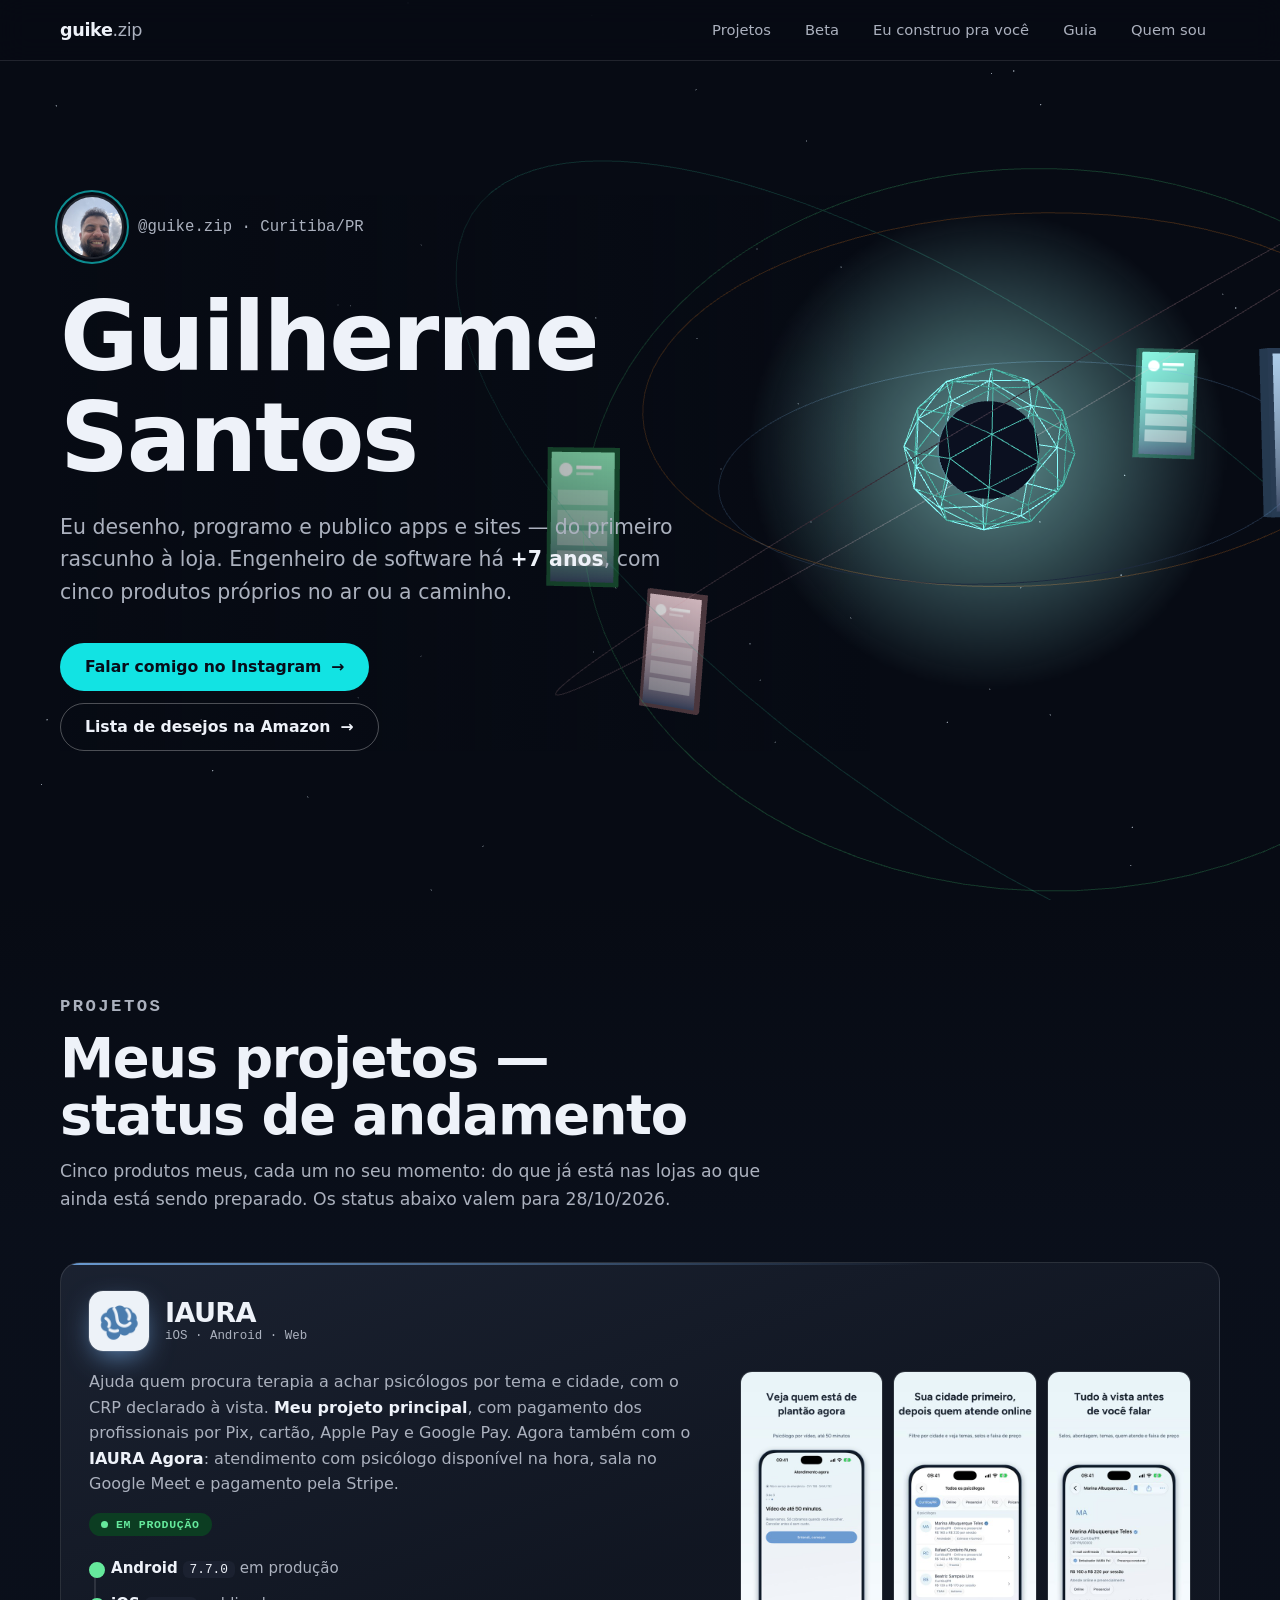
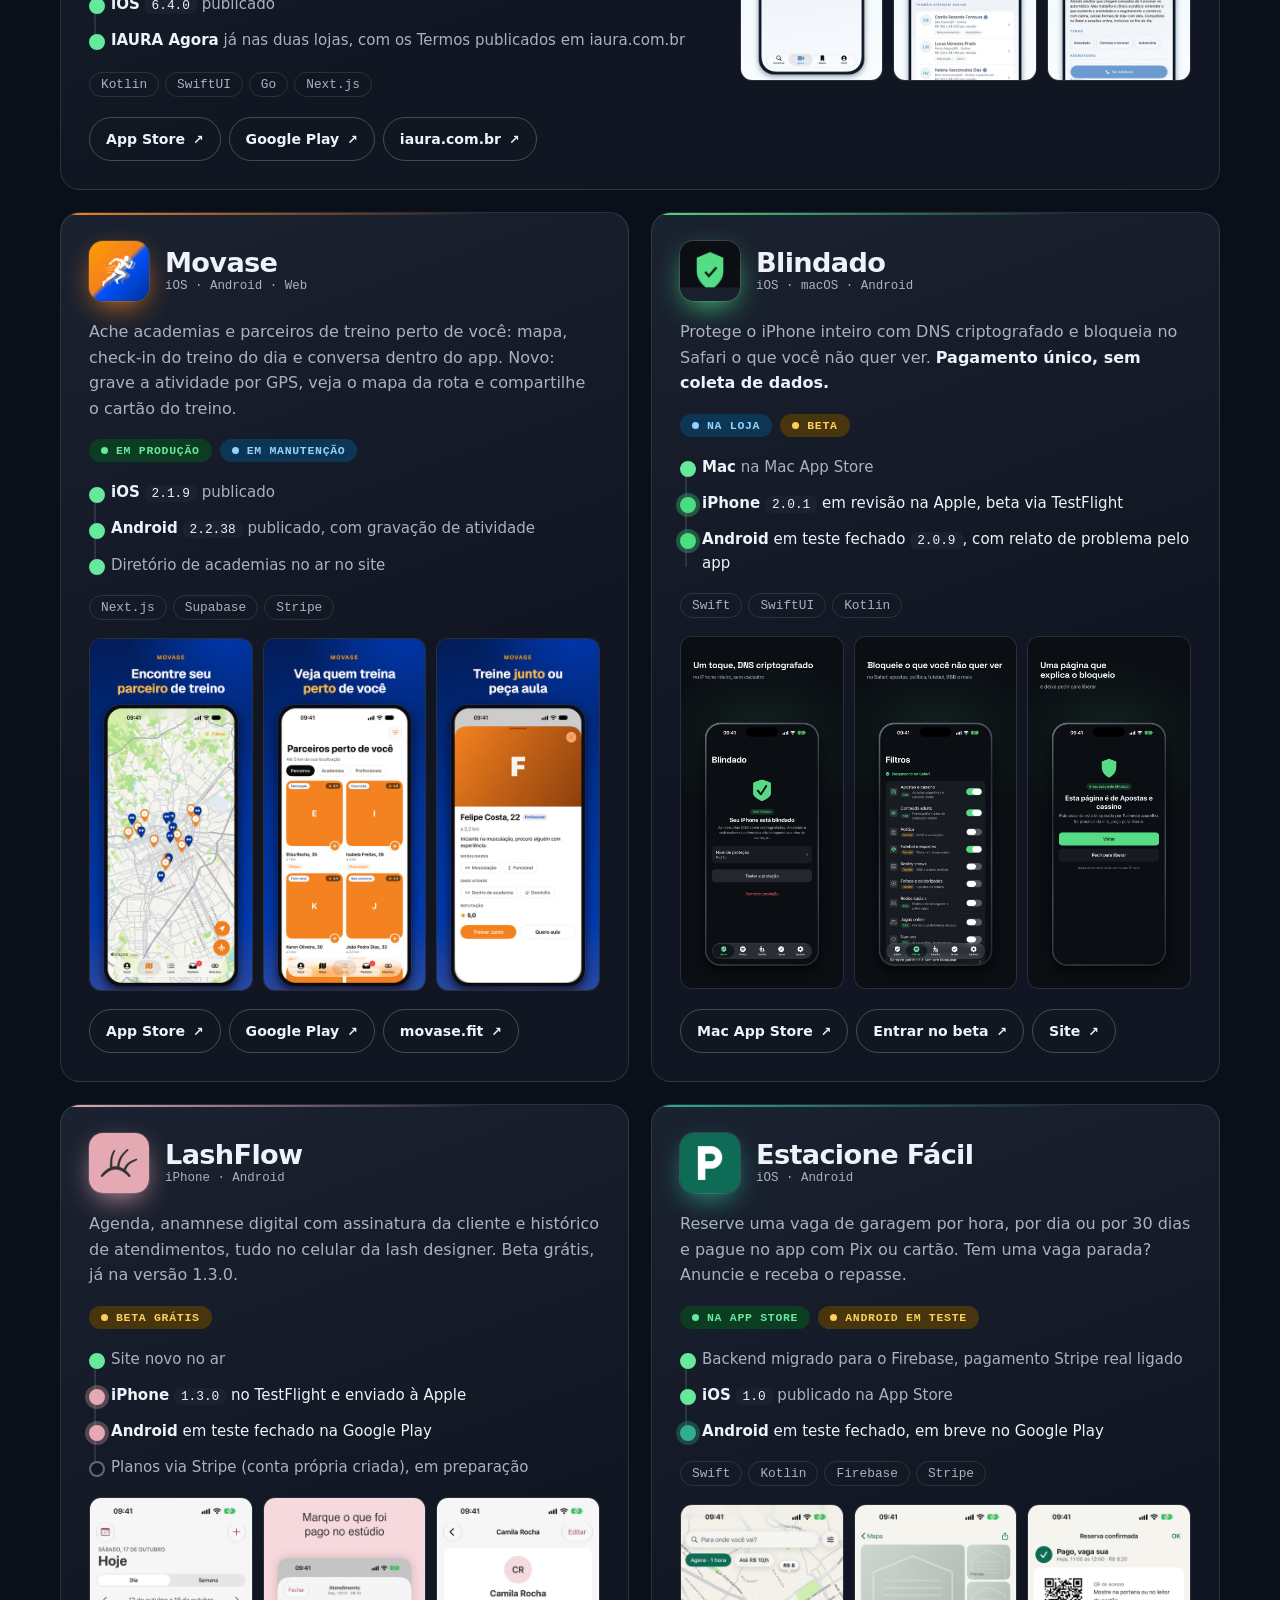
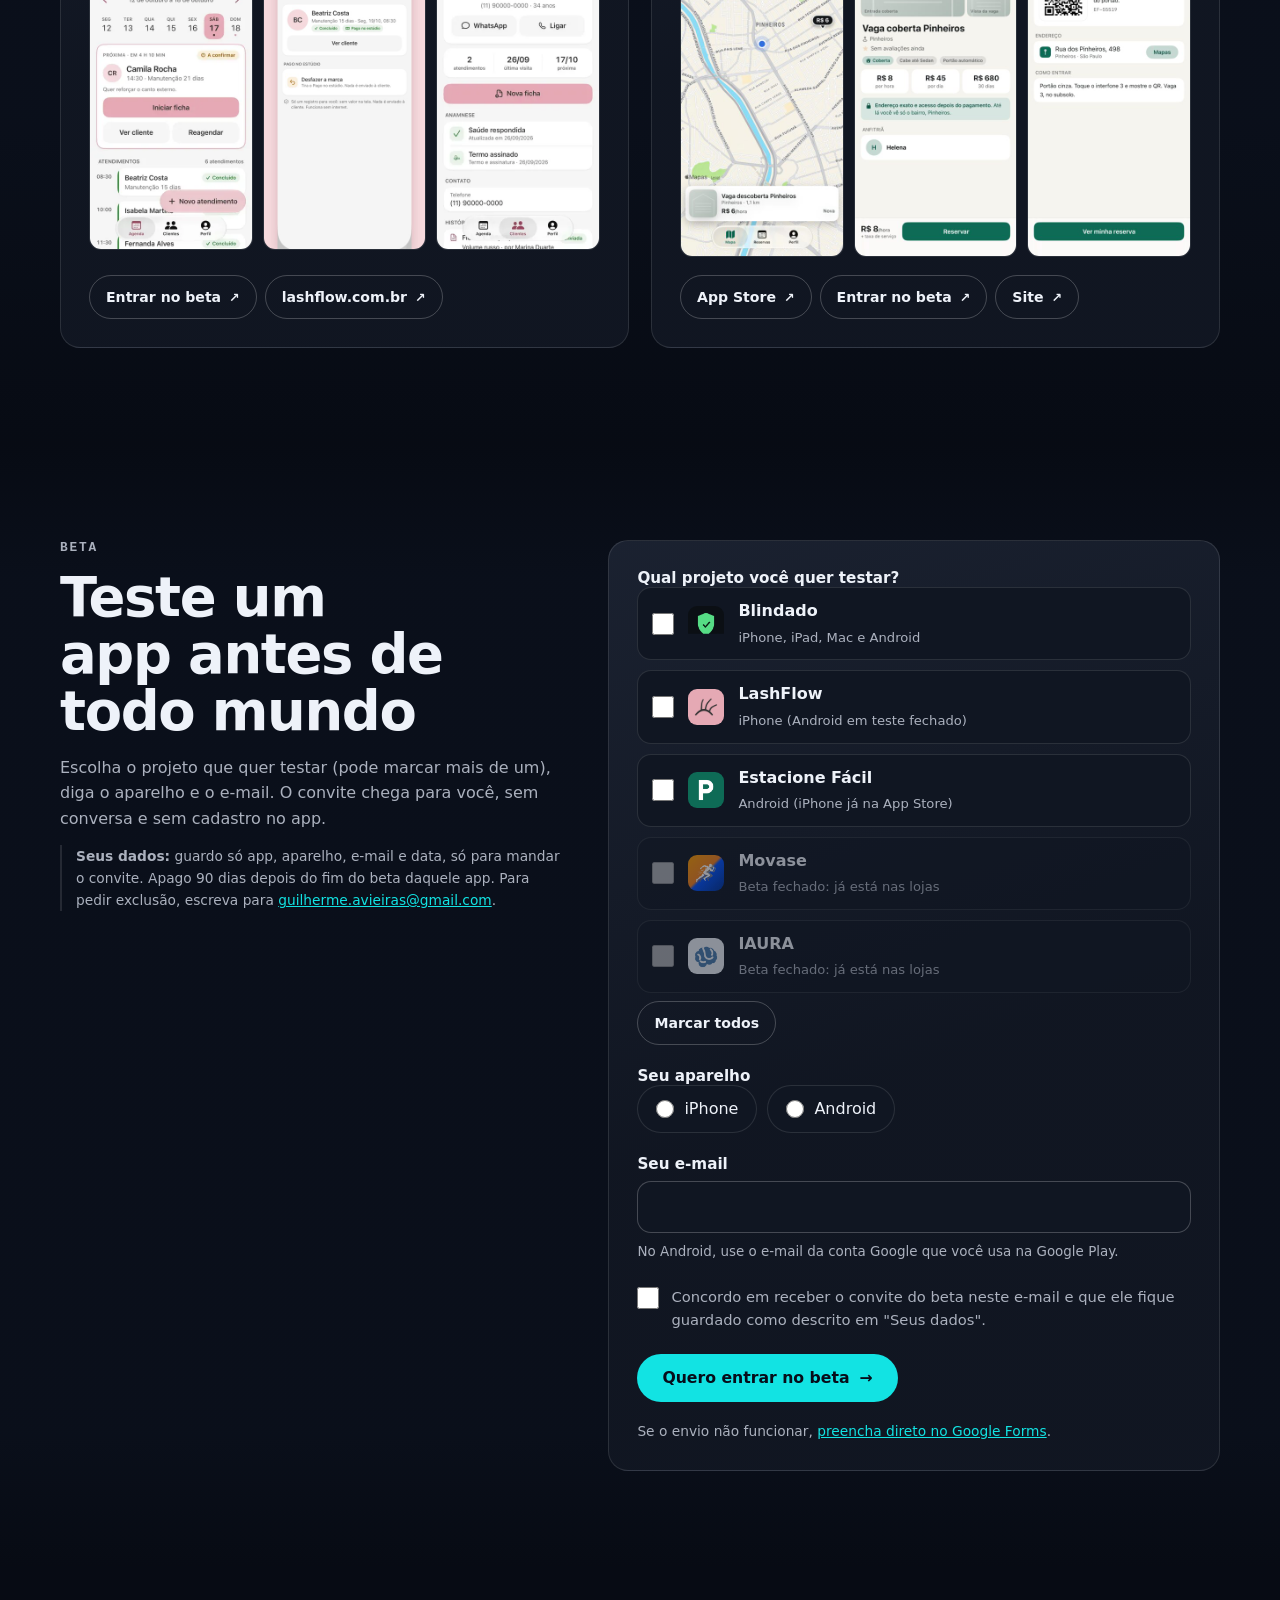
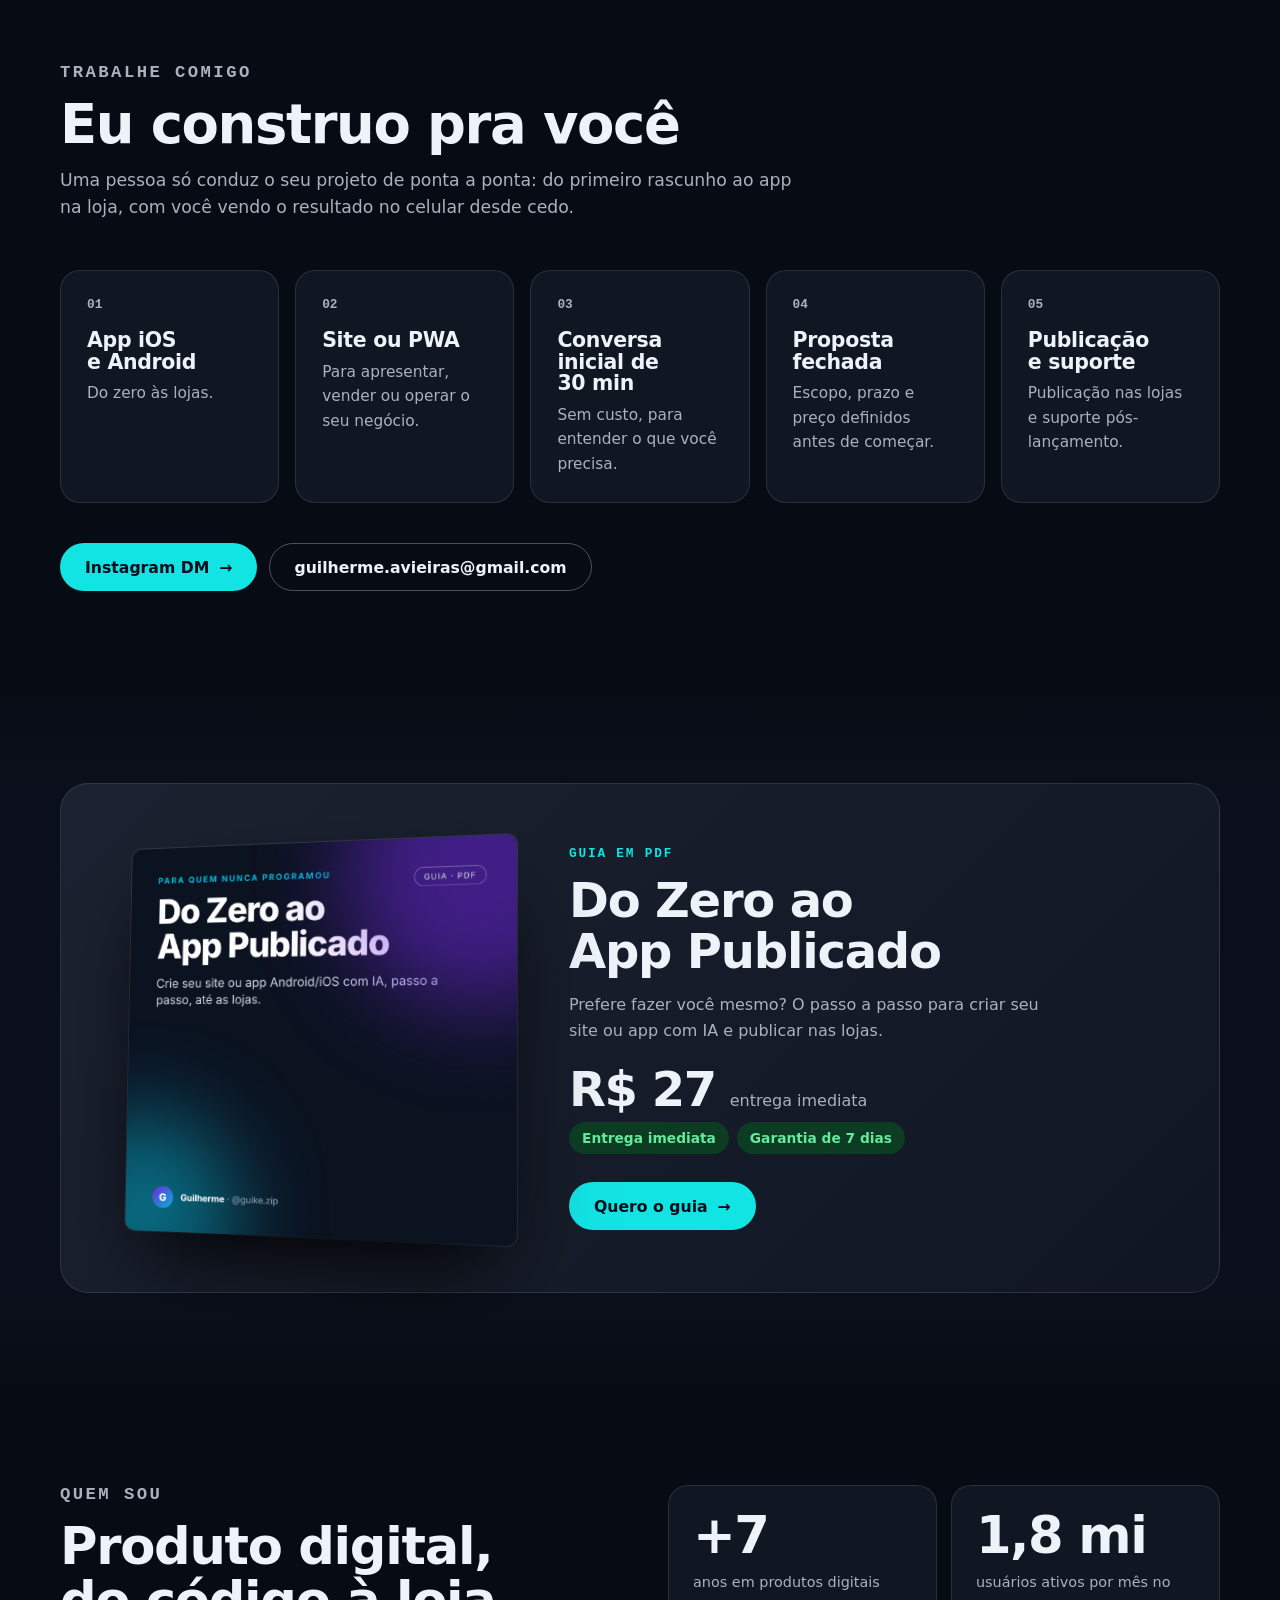
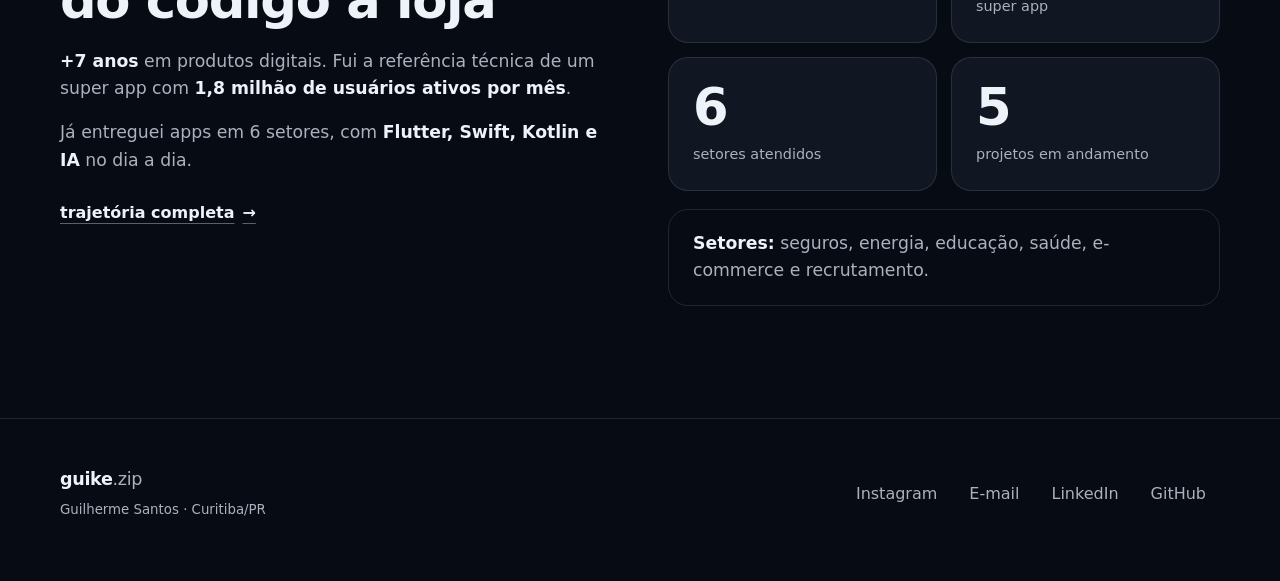
==== commit 2a17ac57: "hub e currículo: Estacione Fácil iOS 1.0 publicado na App Store; Android em teste fechado, beta só A" ====
--- a/index.html
+++ b/index.html
@@ -160,6 +160,7 @@
 .chip{padding:4px 11px;border:1px solid var(--border);border-radius:999px;color:var(--muted)}
 .links{display:flex;flex-wrap:wrap;gap:8px;margin-top:auto}
 .links a{display:inline-flex;align-items:center;min-height:44px;padding:0 16px;border-radius:999px;border:1px solid oklch(1 0 0 / .22);font:600 .88rem var(--body);text-decoration:none;transition:background .2s,border-color .2s}
+.links a[hidden]{display:none}
 .links a:hover{background:var(--fg);color:var(--bg);border-color:var(--fg)}
 .links a::after{content:"↗";margin-left:8px;font-size:.9em;transition:transform .2s}
 .links a:hover::after{transform:translate(2px,-2px)}
@@ -436,13 +437,12 @@
             <img class="icon" src="assets/apps/estacione-icon.png" width="60" height="60" alt="Ícone do app Estacione Fácil" loading="lazy">
             <div><h3>Estacione Fácil</h3><p class="plat">iOS · Android</p></div>
           </div>
-          <p class="desc">Anuncie ou reserve uma vaga de estacionamento por hora, dia ou mês e pague com Pix, cartão ou carteira digital.</p>
-          <div class="badges"><span class="badge b-prep">Em preparação para as lojas</span></div>
+          <p class="desc">Reserve uma vaga de garagem por hora, por dia ou por 30 dias e pague no app com Pix ou cartão. Tem uma vaga parada? Anuncie e receba o repasse.</p>
+          <div class="badges"><span class="badge b-ok live">Na App Store</span><span class="badge b-warn">Android em teste</span></div>
           <ol class="tl">
             <li class="done">Backend migrado para o Firebase, pagamento Stripe real ligado</li>
-            <li class="now"><b>iOS</b> versão 1.0 em revisão na App Store</li>
-            <li class="now"><b>Android</b> em teste fechado na Google Play</li>
-            <li>Produção na Play depois dos 14 dias de teste</li>
+            <li class="done"><b>iOS</b> <code>1.0</code> publicado na App Store</li>
+            <li class="now"><b>Android</b> em teste fechado, em breve no Google Play</li>
           </ol>
           <div class="stack"><span class="chip">Swift</span><span class="chip">Kotlin</span><span class="chip">Firebase</span><span class="chip">Stripe</span></div>
           <div class="shots">
@@ -450,8 +450,12 @@
             <img src="assets/apps/estacione-2.jpg?v=20261017" alt="Tela de uma vaga no Estacione Fácil" loading="lazy" onerror="this.remove()">
             <img src="assets/apps/estacione-3.jpg?v=20261017" alt="Reserva confirmada com QR de acesso" loading="lazy" onerror="this.remove()">
           </div>
-          <div class="links"><a href="https://testflight.apple.com/join/mu7nCZDe" target="_blank" rel="noopener" data-beta-app="estacione">Beta iPhone</a></div>
-          
+          <div class="links">
+            <a href="https://apps.apple.com/br/app/estacione-f%C3%A1cil-vagas/id6823884706" target="_blank" rel="noopener">App Store</a>
+            <a href="#beta" data-beta-app="estacione" hidden>Beta Android</a>
+            <a href="https://guike-zip.github.io/estacionefacil/" target="_blank" rel="noopener">Site</a>
+          </div>
+
         </article>
       </li>
     </ul>
@@ -788,8 +792,8 @@
       testflight: "https://testflight.apple.com/join/Evt1DGrb", note: "iPhone, iPad, Mac e Android" },
     { id: "lashflow", name: "LashFlow", icon: "assets/apps/lashflow-icon.png", open: true, platforms: ["iphone"],
       testflight: "https://testflight.apple.com/join/G9wFGhkK", note: "iPhone (Android em teste fechado)" },
-    { id: "estacione", name: "Estacione Fácil", icon: "assets/apps/estacione-icon.png", open: true, platforms: ["iphone", "android"],
-      testflight: "https://testflight.apple.com/join/mu7nCZDe", note: "iPhone e Android" },
+    { id: "estacione", name: "Estacione Fácil", icon: "assets/apps/estacione-icon.png", open: true, platforms: ["android"],
+      note: "Android (iPhone já na App Store)" },
     { id: "movase", name: "Movase", icon: "assets/apps/movase-icon.png", open: false, platforms: [], note: "já está nas lojas" },
     { id: "iaura", name: "IAURA", icon: "assets/apps/iaura-icon.png", open: false, platforms: [], note: "já está nas lojas" }
   ];
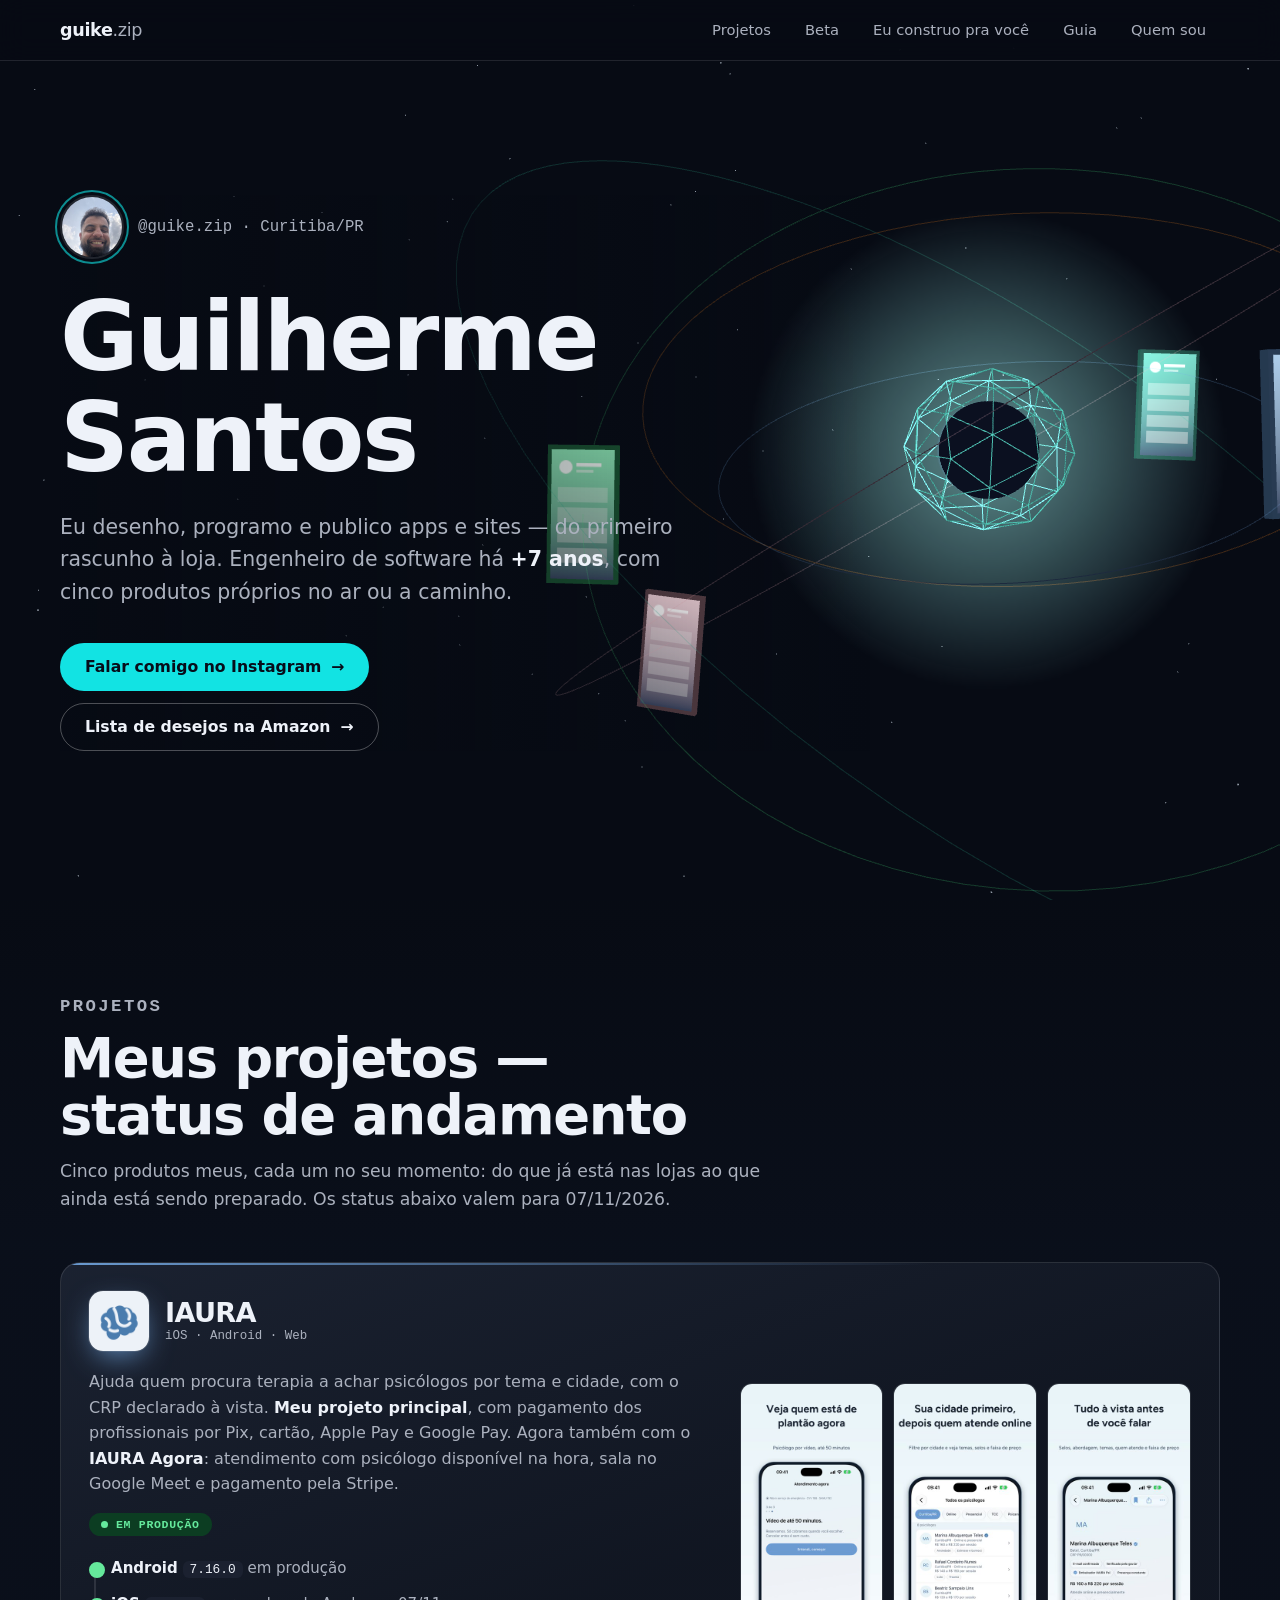
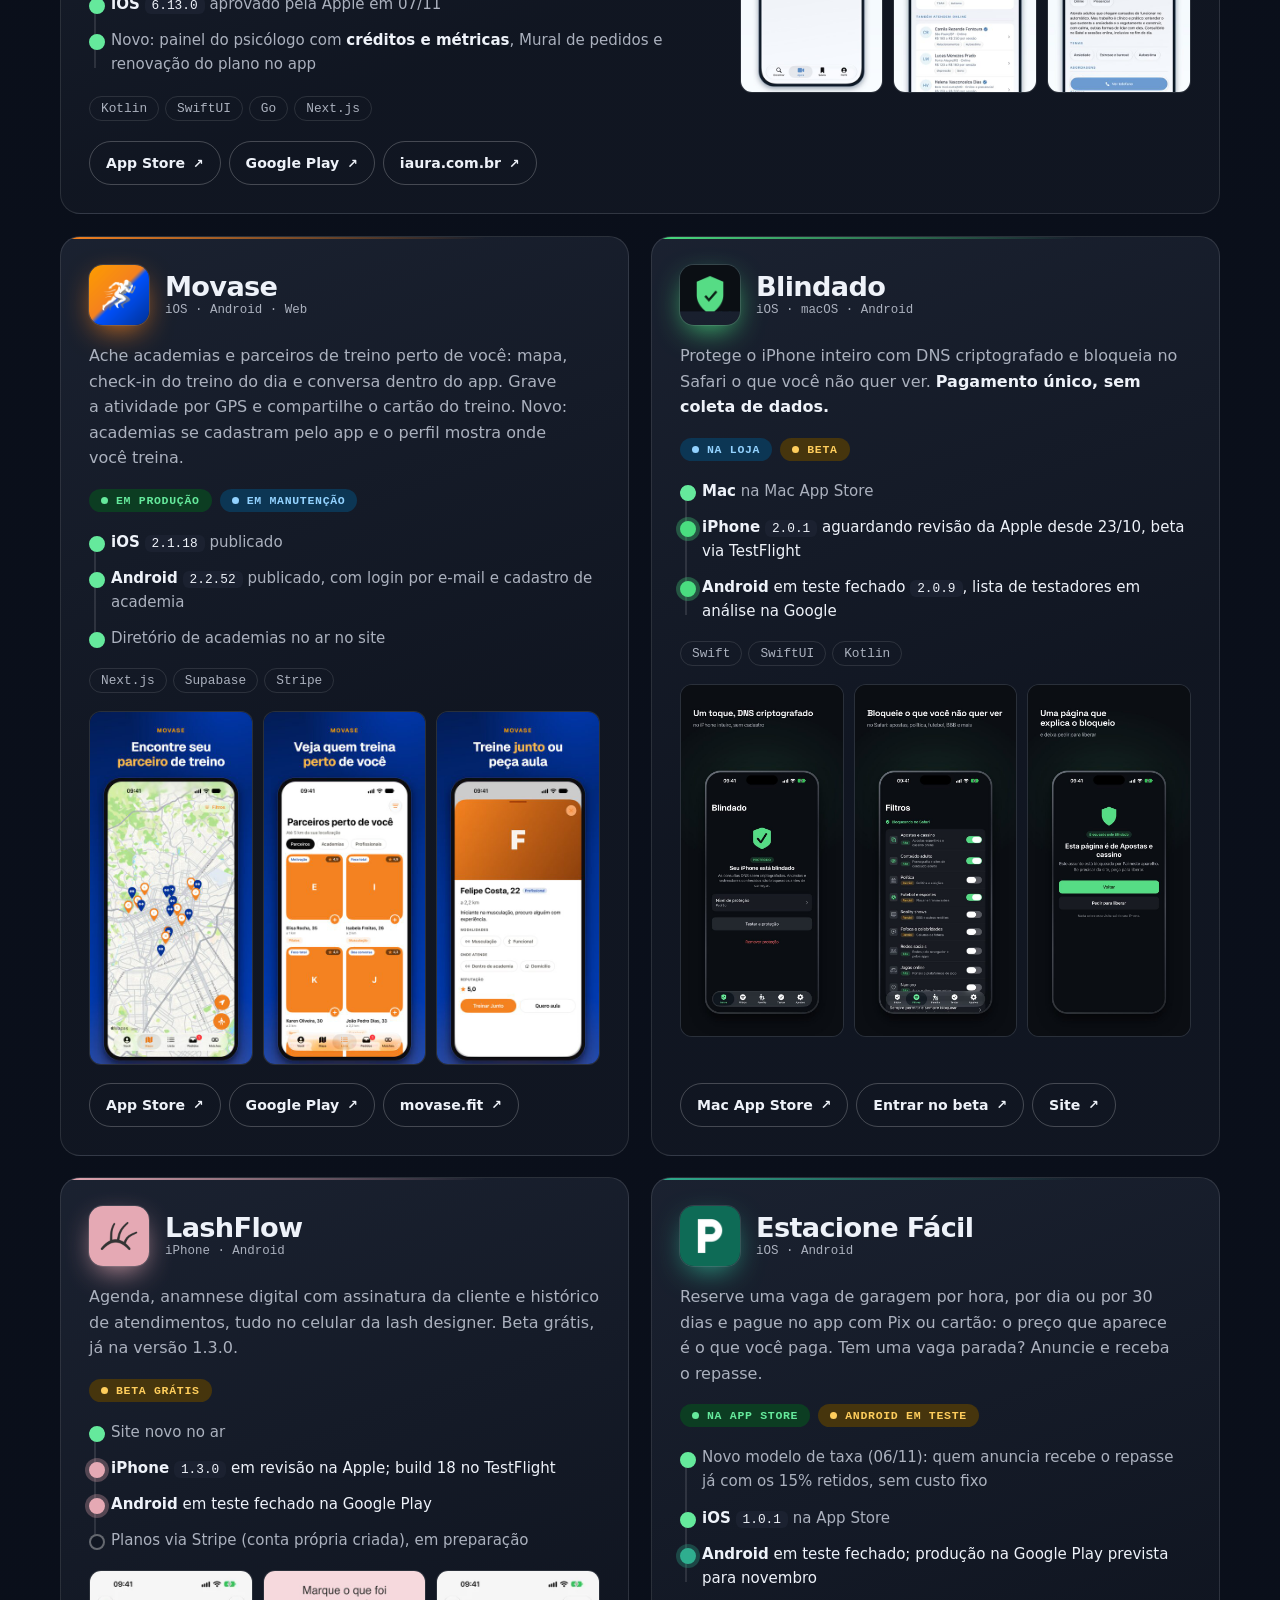
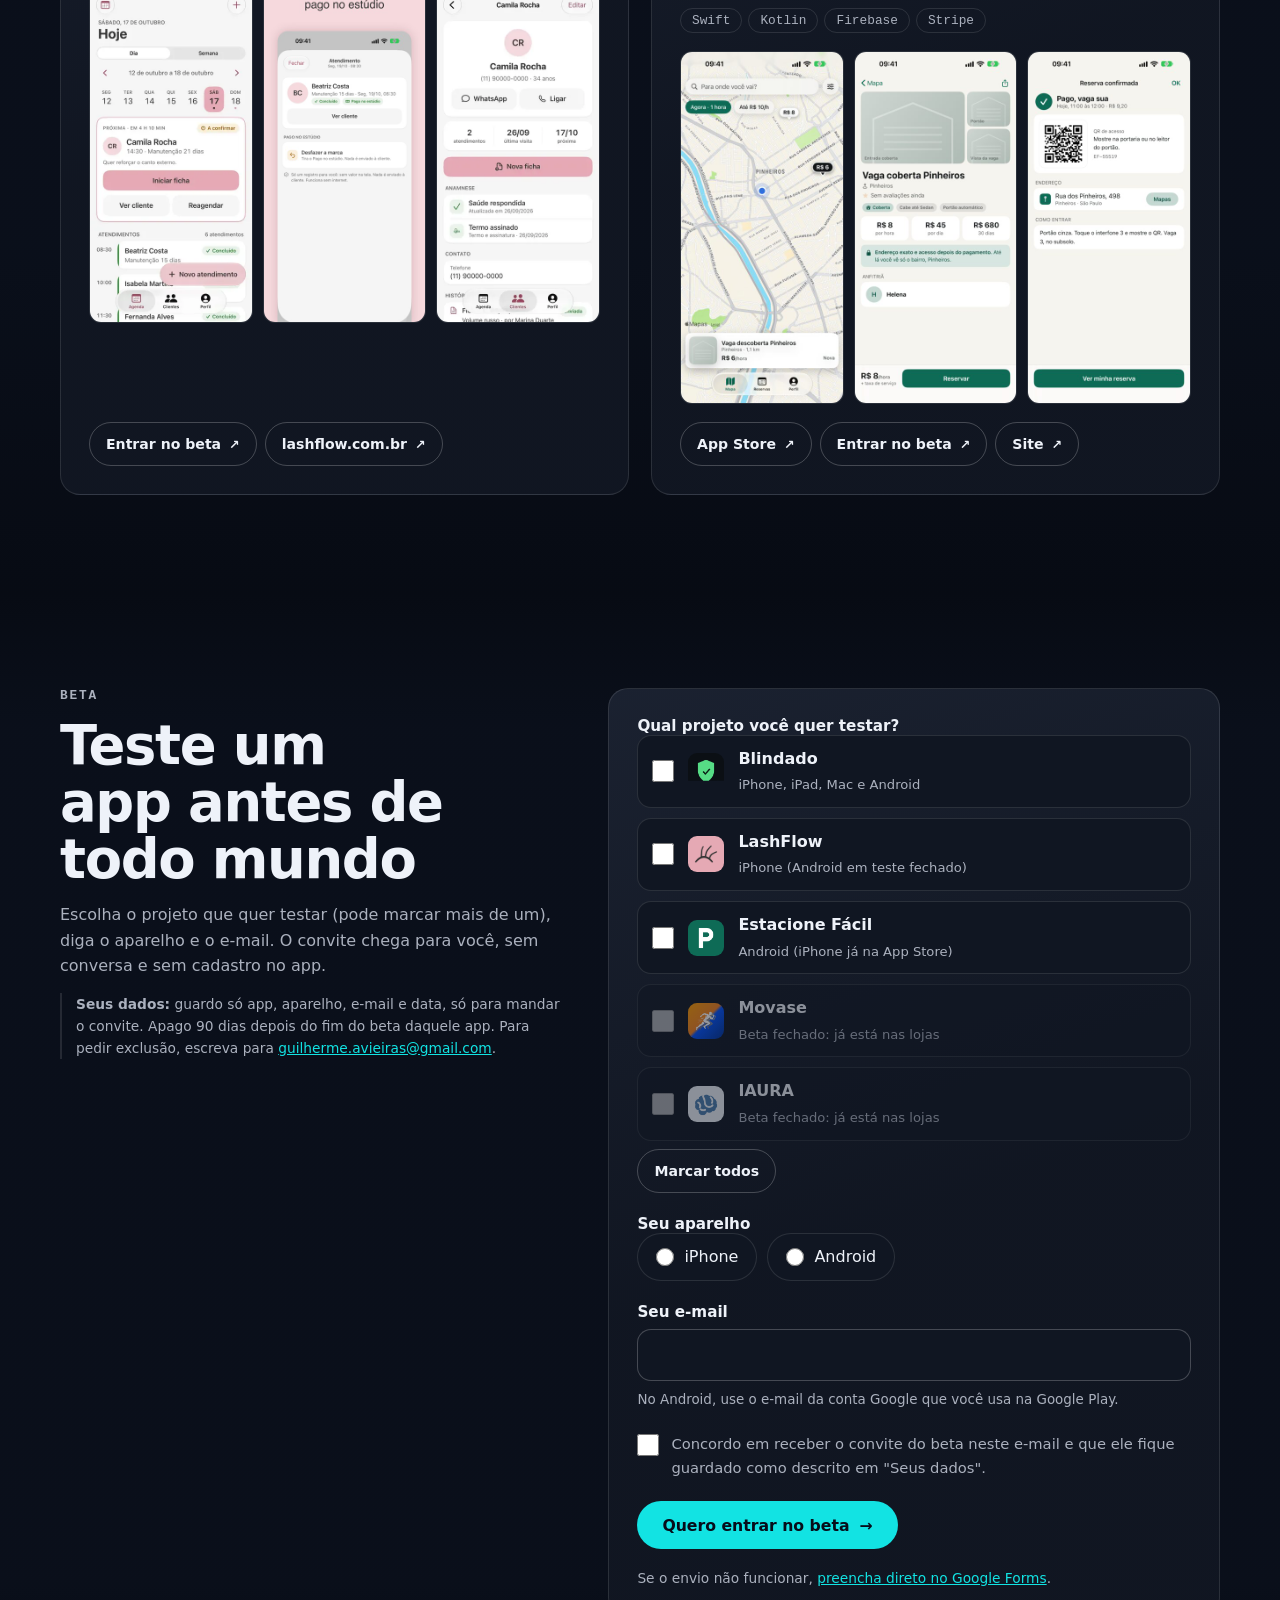
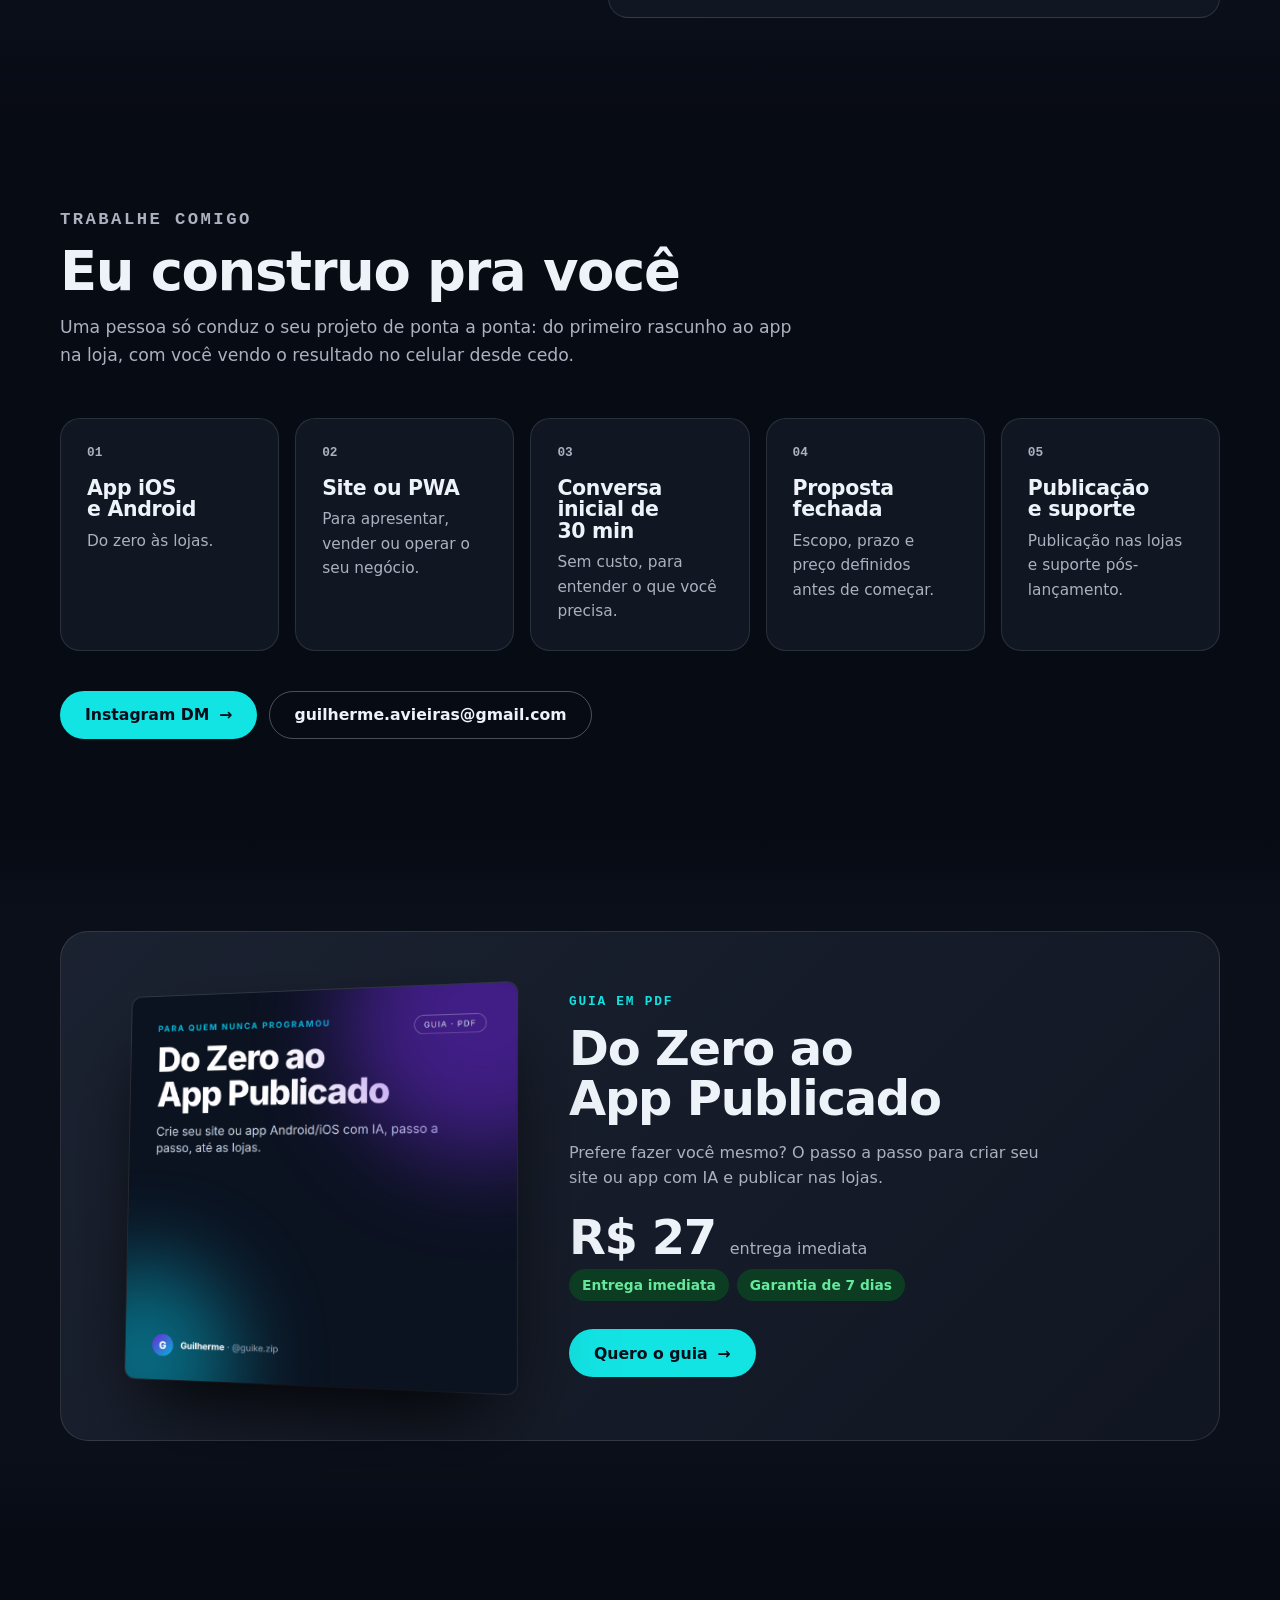
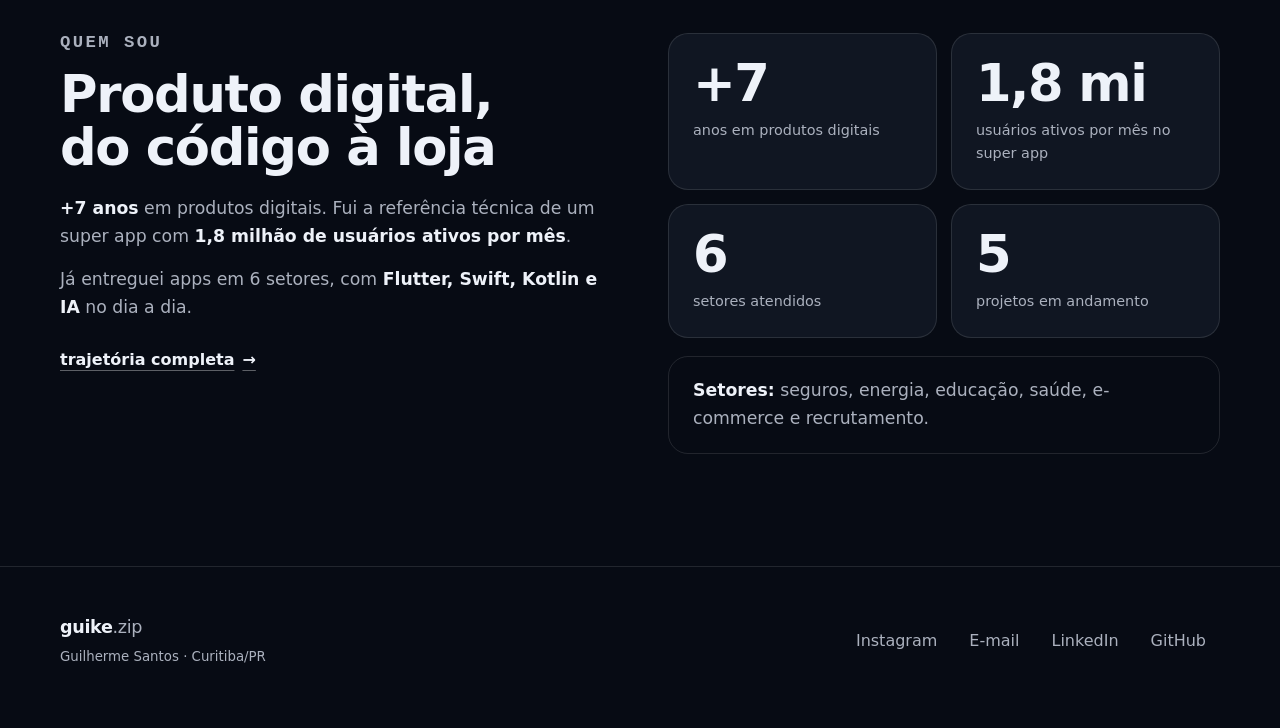
==== commit 962bf924: "hub: status de 07/11 — IAURA iOS 6.13.0 e Android 7.16.0 (créditos no painel), Movase iOS 2.1.18 e A" ====
--- a/index.html
+++ b/index.html
@@ -315,7 +315,7 @@
     <div class="sec-head rv">
       <p class="eyebrow">Projetos</p>
       <h2>Meus projetos — status de andamento</h2>
-      <p>Cinco produtos meus, cada um no seu momento: do que já está nas lojas ao que ainda está sendo preparado. Os status abaixo valem para 28/10/2026.</p>
+      <p>Cinco produtos meus, cada um no seu momento: do que já está nas lojas ao que ainda está sendo preparado. Os status abaixo valem para 07/11/2026.</p>
     </div>
 
     <ul class="cards">
@@ -330,9 +330,9 @@
             <p class="desc" style="margin-bottom:16px">Ajuda quem procura terapia a achar psicólogos por tema e cidade, com o CRP declarado à vista. <b>Meu projeto principal</b>, com pagamento dos profissionais por Pix, cartão, Apple Pay e Google Pay. Agora também com o <b>IAURA Agora</b>: atendimento com psicólogo disponível na hora, sala no Google Meet e pagamento pela Stripe.</p>
             <div class="badges" style="margin-bottom:20px"><span class="badge b-ok live">Em produção</span></div>
             <ol class="tl" style="margin-bottom:20px">
-              <li class="done"><b>Android</b> <code>7.7.0</code> em produção</li>
-              <li class="done"><b>iOS</b> <code>6.4.0</code> publicado</li>
-              <li class="done"><b>IAURA Agora</b> já nas duas lojas, com os Termos publicados em iaura.com.br</li>
+              <li class="done"><b>Android</b> <code>7.16.0</code> em produção</li>
+              <li class="done"><b>iOS</b> <code>6.13.0</code> aprovado pela Apple em 07/11</li>
+              <li class="done">Novo: painel do psicólogo com <b>créditos e métricas</b>, Mural de pedidos e renovação do plano no app</li>
             </ol>
             <div class="stack" style="margin-bottom:20px"><span class="chip">Kotlin</span><span class="chip">SwiftUI</span><span class="chip">Go</span><span class="chip">Next.js</span></div>
             <div class="links">
@@ -357,11 +357,11 @@
             <img class="icon" src="assets/apps/movase-icon.png" width="60" height="60" alt="Ícone do app Movase" loading="lazy">
             <div><h3>Movase</h3><p class="plat">iOS · Android · Web</p></div>
           </div>
-          <p class="desc">Ache academias e parceiros de treino perto de você: mapa, check-in do treino do dia e conversa dentro do app. Novo: grave a atividade por GPS, veja o mapa da rota e compartilhe o cartão do treino.</p>
+          <p class="desc">Ache academias e parceiros de treino perto de você: mapa, check-in do treino do dia e conversa dentro do app. Grave a atividade por GPS e compartilhe o cartão do treino. Novo: academias se cadastram pelo app e o perfil mostra onde você treina.</p>
           <div class="badges"><span class="badge b-ok live">Em produção</span><span class="badge b-info">Em manutenção</span></div>
           <ol class="tl">
-            <li class="done"><b>iOS</b> <code>2.1.9</code> publicado</li>
-            <li class="done"><b>Android</b> <code>2.2.38</code> publicado, com gravação de atividade</li>
+            <li class="done"><b>iOS</b> <code>2.1.18</code> publicado</li>
+            <li class="done"><b>Android</b> <code>2.2.52</code> publicado, com login por e-mail e cadastro de academia</li>
             <li class="done">Diretório de academias no ar no site</li>
           </ol>
           <div class="stack"><span class="chip">Next.js</span><span class="chip">Supabase</span><span class="chip">Stripe</span></div>
@@ -388,8 +388,8 @@
           <div class="badges"><span class="badge b-info">Na loja</span><span class="badge b-warn">Beta</span></div>
           <ol class="tl">
             <li class="done"><b>Mac</b> na Mac App Store</li>
-            <li class="now"><b>iPhone</b> <code>2.0.1</code> em revisão na Apple, beta via TestFlight</li>
-            <li class="now"><b>Android</b> em teste fechado <code>2.0.9</code>, com relato de problema pelo app</li>
+            <li class="now"><b>iPhone</b> <code>2.0.1</code> aguardando revisão da Apple desde 23/10, beta via TestFlight</li>
+            <li class="now"><b>Android</b> em teste fechado <code>2.0.9</code>, lista de testadores em análise na Google</li>
           </ol>
           <div class="stack"><span class="chip">Swift</span><span class="chip">SwiftUI</span><span class="chip">Kotlin</span></div>
           <div class="shots">
@@ -415,7 +415,7 @@
           <div class="badges"><span class="badge b-warn">Beta grátis</span></div>
           <ol class="tl">
             <li class="done">Site novo no ar</li>
-            <li class="now"><b>iPhone</b> <code>1.3.0</code> no TestFlight e enviado à Apple</li>
+            <li class="now"><b>iPhone</b> <code>1.3.0</code> em revisão na Apple; build 18 no TestFlight</li>
             <li class="now"><b>Android</b> em teste fechado na Google Play</li>
             <li>Planos via Stripe (conta própria criada), em preparação</li>
           </ol>
@@ -437,12 +437,12 @@
             <img class="icon" src="assets/apps/estacione-icon.png" width="60" height="60" alt="Ícone do app Estacione Fácil" loading="lazy">
             <div><h3>Estacione Fácil</h3><p class="plat">iOS · Android</p></div>
           </div>
-          <p class="desc">Reserve uma vaga de garagem por hora, por dia ou por 30 dias e pague no app com Pix ou cartão. Tem uma vaga parada? Anuncie e receba o repasse.</p>
+          <p class="desc">Reserve uma vaga de garagem por hora, por dia ou por 30 dias e pague no app com Pix ou cartão: o preço que aparece é o que você paga. Tem uma vaga parada? Anuncie e receba o repasse.</p>
           <div class="badges"><span class="badge b-ok live">Na App Store</span><span class="badge b-warn">Android em teste</span></div>
           <ol class="tl">
-            <li class="done">Backend migrado para o Firebase, pagamento Stripe real ligado</li>
-            <li class="done"><b>iOS</b> <code>1.0</code> publicado na App Store</li>
-            <li class="now"><b>Android</b> em teste fechado, em breve no Google Play</li>
+            <li class="done">Novo modelo de taxa (06/11): quem anuncia recebe o repasse já com os 15% retidos, sem custo fixo</li>
+            <li class="done"><b>iOS</b> <code>1.0.1</code> na App Store</li>
+            <li class="now"><b>Android</b> em teste fechado; produção na Google Play prevista para novembro</li>
           </ol>
           <div class="stack"><span class="chip">Swift</span><span class="chip">Kotlin</span><span class="chip">Firebase</span><span class="chip">Stripe</span></div>
           <div class="shots">
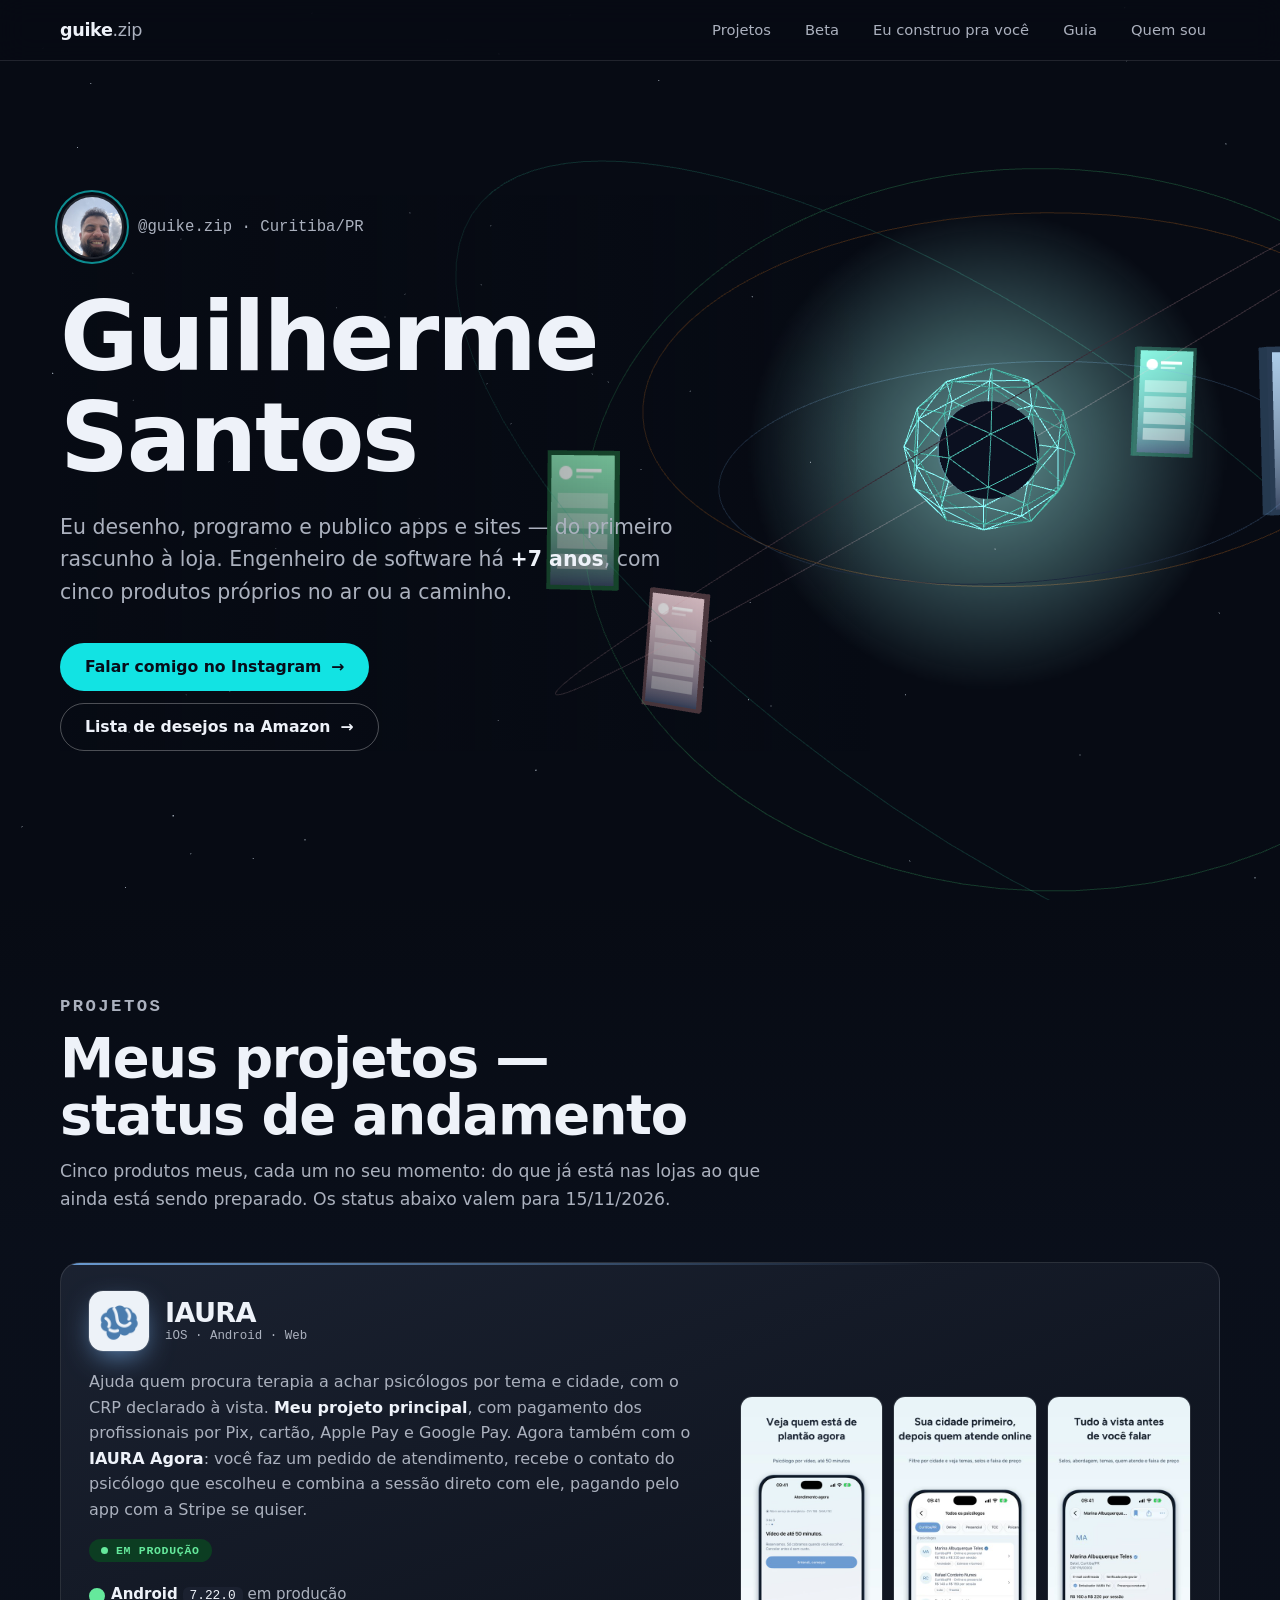
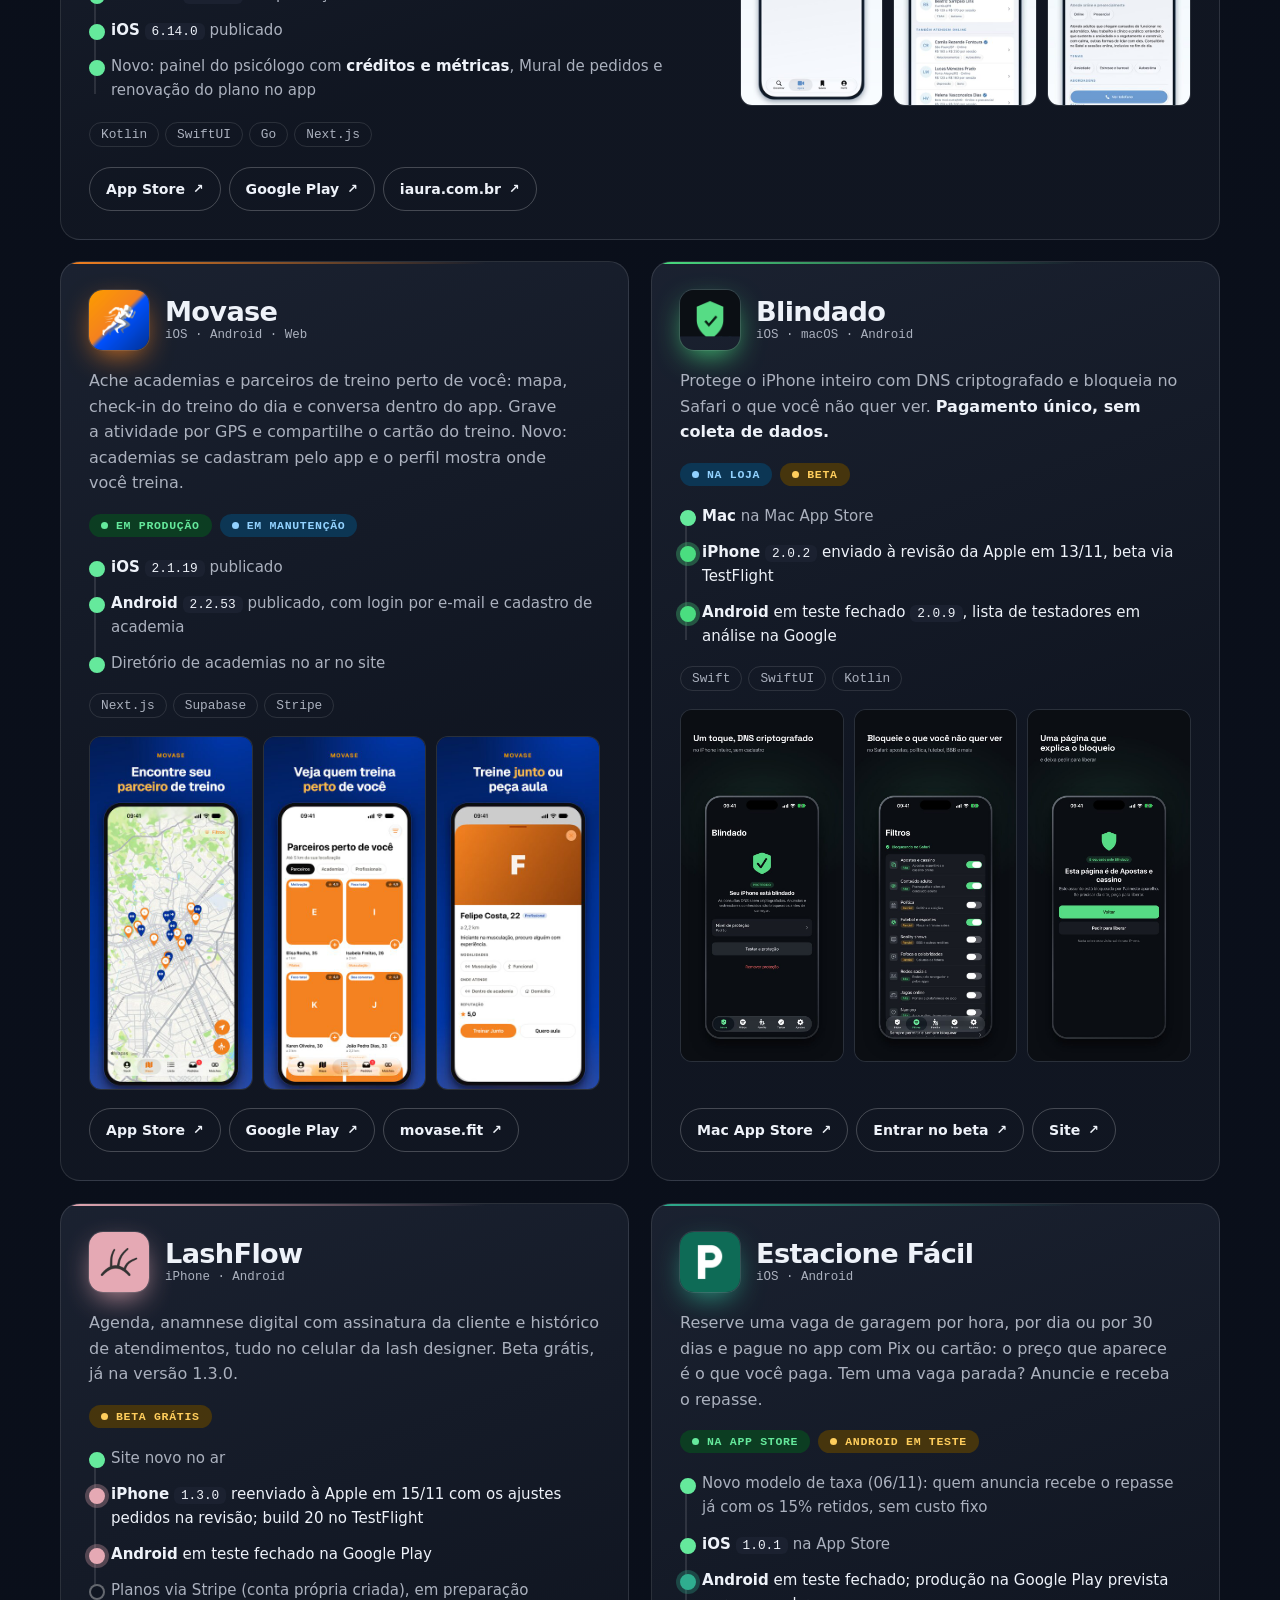
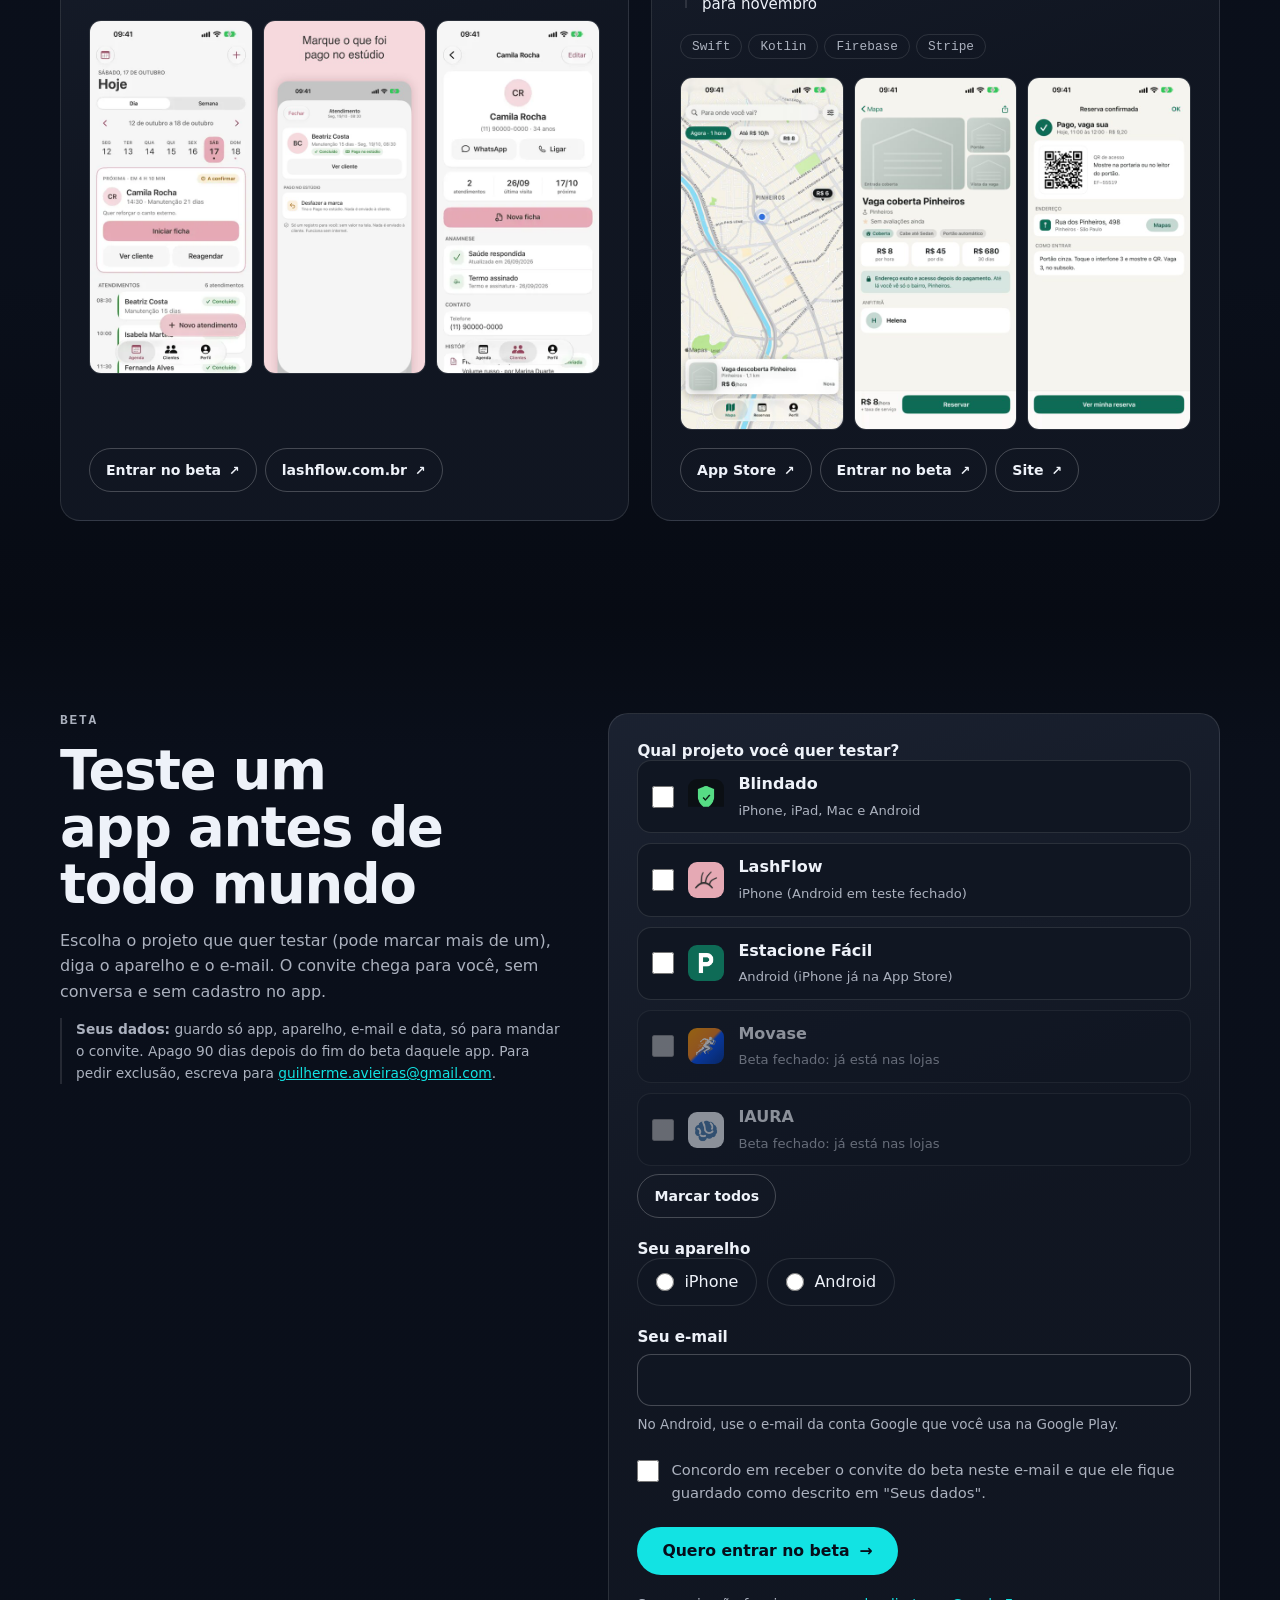
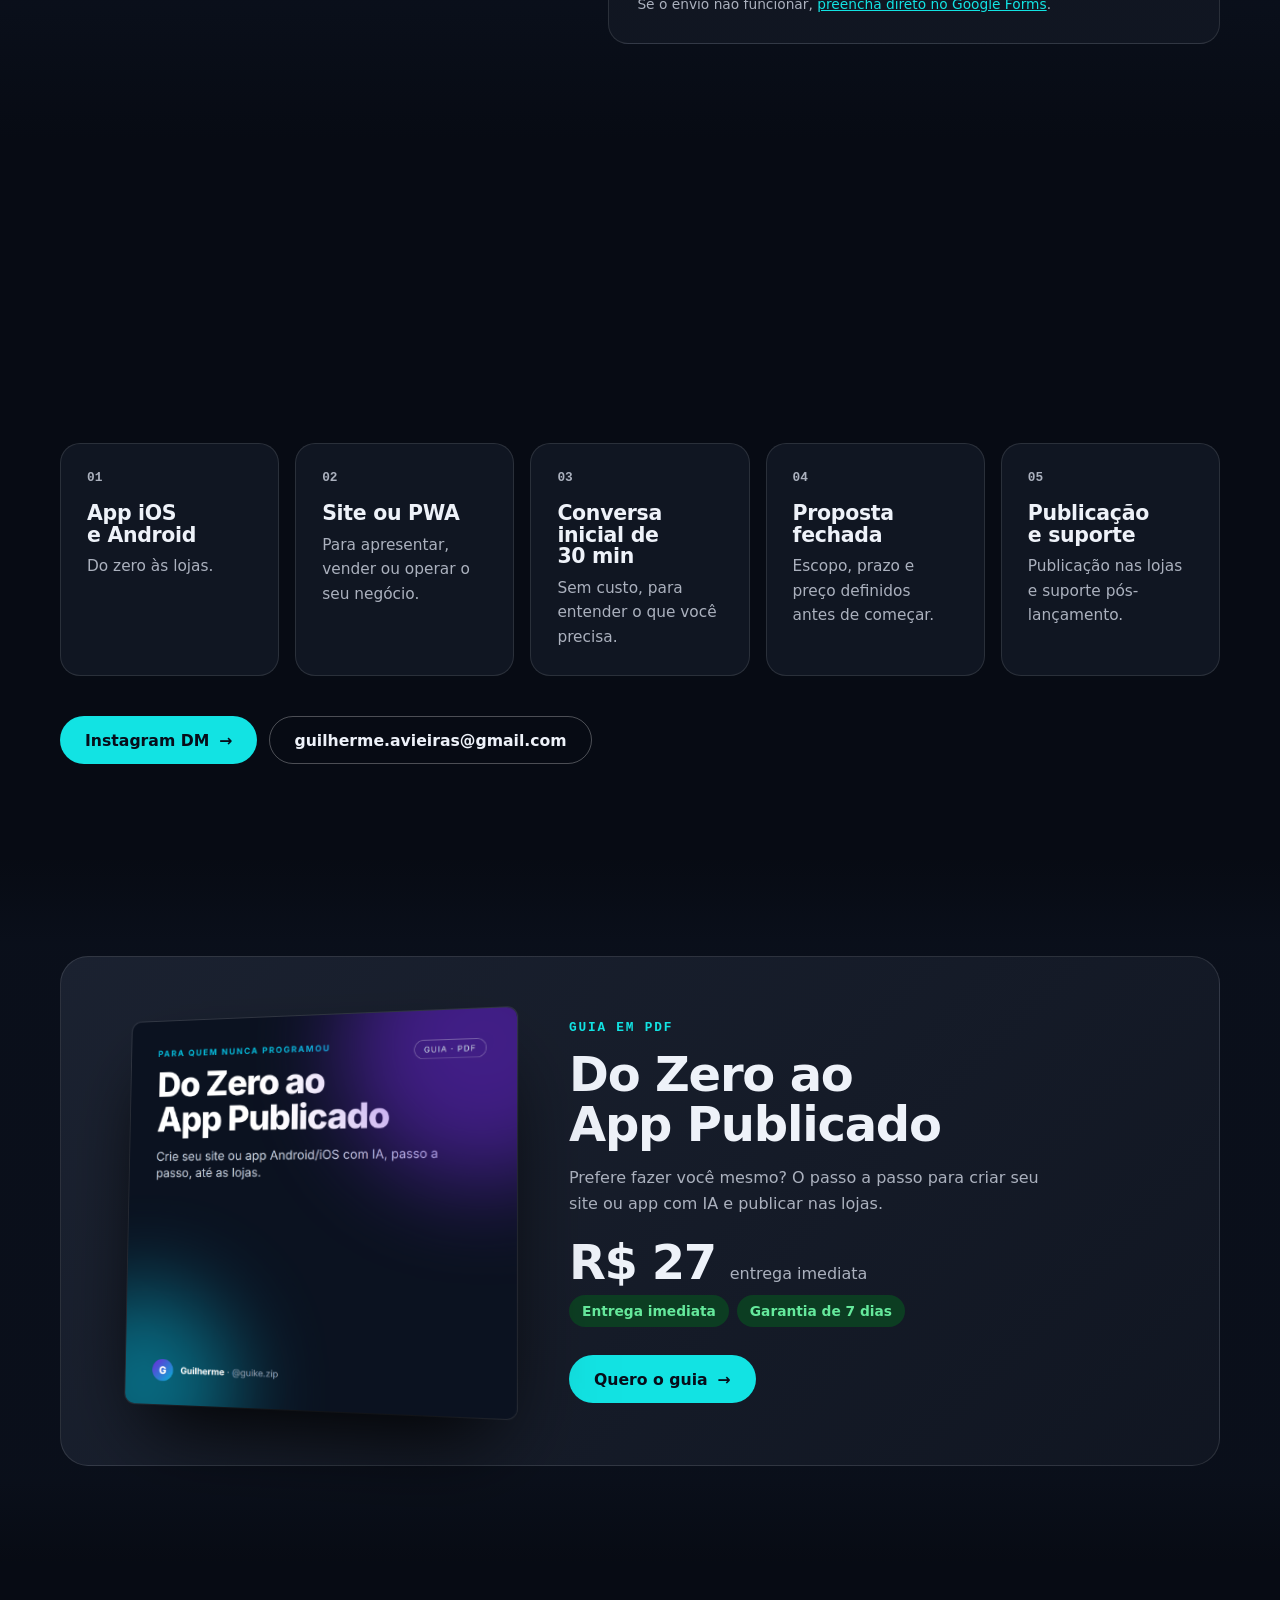
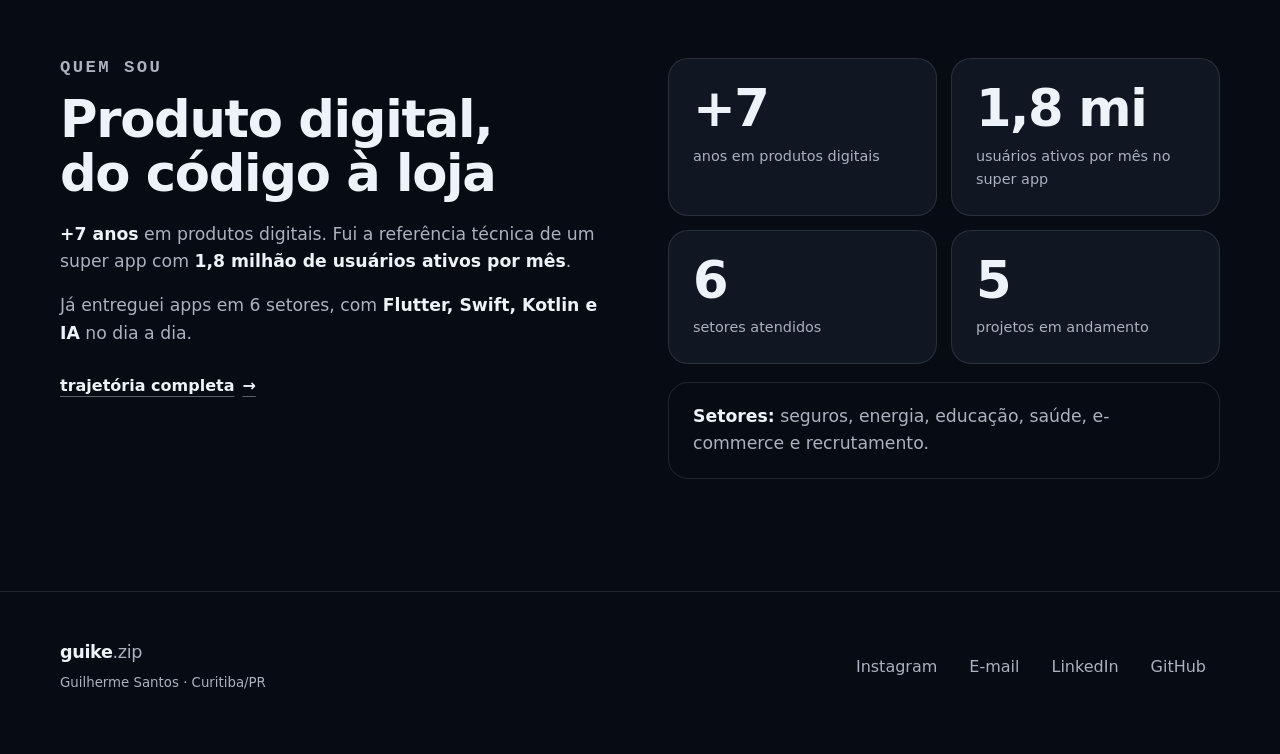
==== commit da9a0b53: "hub: status de 15/11 — IAURA iOS 6.14.0 e Android 7.22.0, Agora sem Google Meet; Movase iOS 2.1.19 e" ====
--- a/index.html
+++ b/index.html
@@ -315,7 +315,7 @@
     <div class="sec-head rv">
       <p class="eyebrow">Projetos</p>
       <h2>Meus projetos — status de andamento</h2>
-      <p>Cinco produtos meus, cada um no seu momento: do que já está nas lojas ao que ainda está sendo preparado. Os status abaixo valem para 07/11/2026.</p>
+      <p>Cinco produtos meus, cada um no seu momento: do que já está nas lojas ao que ainda está sendo preparado. Os status abaixo valem para 15/11/2026.</p>
     </div>
 
     <ul class="cards">
@@ -327,11 +327,11 @@
               <div><h3>IAURA</h3><p class="plat">iOS · Android · Web</p></div>
             </div>
             <div style="height:18px"></div>
-            <p class="desc" style="margin-bottom:16px">Ajuda quem procura terapia a achar psicólogos por tema e cidade, com o CRP declarado à vista. <b>Meu projeto principal</b>, com pagamento dos profissionais por Pix, cartão, Apple Pay e Google Pay. Agora também com o <b>IAURA Agora</b>: atendimento com psicólogo disponível na hora, sala no Google Meet e pagamento pela Stripe.</p>
+            <p class="desc" style="margin-bottom:16px">Ajuda quem procura terapia a achar psicólogos por tema e cidade, com o CRP declarado à vista. <b>Meu projeto principal</b>, com pagamento dos profissionais por Pix, cartão, Apple Pay e Google Pay. Agora também com o <b>IAURA Agora</b>: você faz um pedido de atendimento, recebe o contato do psicólogo que escolheu e combina a sessão direto com ele, pagando pelo app com a Stripe se quiser.</p>
             <div class="badges" style="margin-bottom:20px"><span class="badge b-ok live">Em produção</span></div>
             <ol class="tl" style="margin-bottom:20px">
-              <li class="done"><b>Android</b> <code>7.16.0</code> em produção</li>
-              <li class="done"><b>iOS</b> <code>6.13.0</code> aprovado pela Apple em 07/11</li>
+              <li class="done"><b>Android</b> <code>7.22.0</code> em produção</li>
+              <li class="done"><b>iOS</b> <code>6.14.0</code> publicado</li>
               <li class="done">Novo: painel do psicólogo com <b>créditos e métricas</b>, Mural de pedidos e renovação do plano no app</li>
             </ol>
             <div class="stack" style="margin-bottom:20px"><span class="chip">Kotlin</span><span class="chip">SwiftUI</span><span class="chip">Go</span><span class="chip">Next.js</span></div>
@@ -360,8 +360,8 @@
           <p class="desc">Ache academias e parceiros de treino perto de você: mapa, check-in do treino do dia e conversa dentro do app. Grave a atividade por GPS e compartilhe o cartão do treino. Novo: academias se cadastram pelo app e o perfil mostra onde você treina.</p>
           <div class="badges"><span class="badge b-ok live">Em produção</span><span class="badge b-info">Em manutenção</span></div>
           <ol class="tl">
-            <li class="done"><b>iOS</b> <code>2.1.18</code> publicado</li>
-            <li class="done"><b>Android</b> <code>2.2.52</code> publicado, com login por e-mail e cadastro de academia</li>
+            <li class="done"><b>iOS</b> <code>2.1.19</code> publicado</li>
+            <li class="done"><b>Android</b> <code>2.2.53</code> publicado, com login por e-mail e cadastro de academia</li>
             <li class="done">Diretório de academias no ar no site</li>
           </ol>
           <div class="stack"><span class="chip">Next.js</span><span class="chip">Supabase</span><span class="chip">Stripe</span></div>
@@ -388,7 +388,7 @@
           <div class="badges"><span class="badge b-info">Na loja</span><span class="badge b-warn">Beta</span></div>
           <ol class="tl">
             <li class="done"><b>Mac</b> na Mac App Store</li>
-            <li class="now"><b>iPhone</b> <code>2.0.1</code> aguardando revisão da Apple desde 23/10, beta via TestFlight</li>
+            <li class="now"><b>iPhone</b> <code>2.0.2</code> enviado à revisão da Apple em 13/11, beta via TestFlight</li>
             <li class="now"><b>Android</b> em teste fechado <code>2.0.9</code>, lista de testadores em análise na Google</li>
           </ol>
           <div class="stack"><span class="chip">Swift</span><span class="chip">SwiftUI</span><span class="chip">Kotlin</span></div>
@@ -415,7 +415,7 @@
           <div class="badges"><span class="badge b-warn">Beta grátis</span></div>
           <ol class="tl">
             <li class="done">Site novo no ar</li>
-            <li class="now"><b>iPhone</b> <code>1.3.0</code> em revisão na Apple; build 18 no TestFlight</li>
+            <li class="now"><b>iPhone</b> <code>1.3.0</code> reenviado à Apple em 15/11 com os ajustes pedidos na revisão; build 20 no TestFlight</li>
             <li class="now"><b>Android</b> em teste fechado na Google Play</li>
             <li>Planos via Stripe (conta própria criada), em preparação</li>
           </ol>
